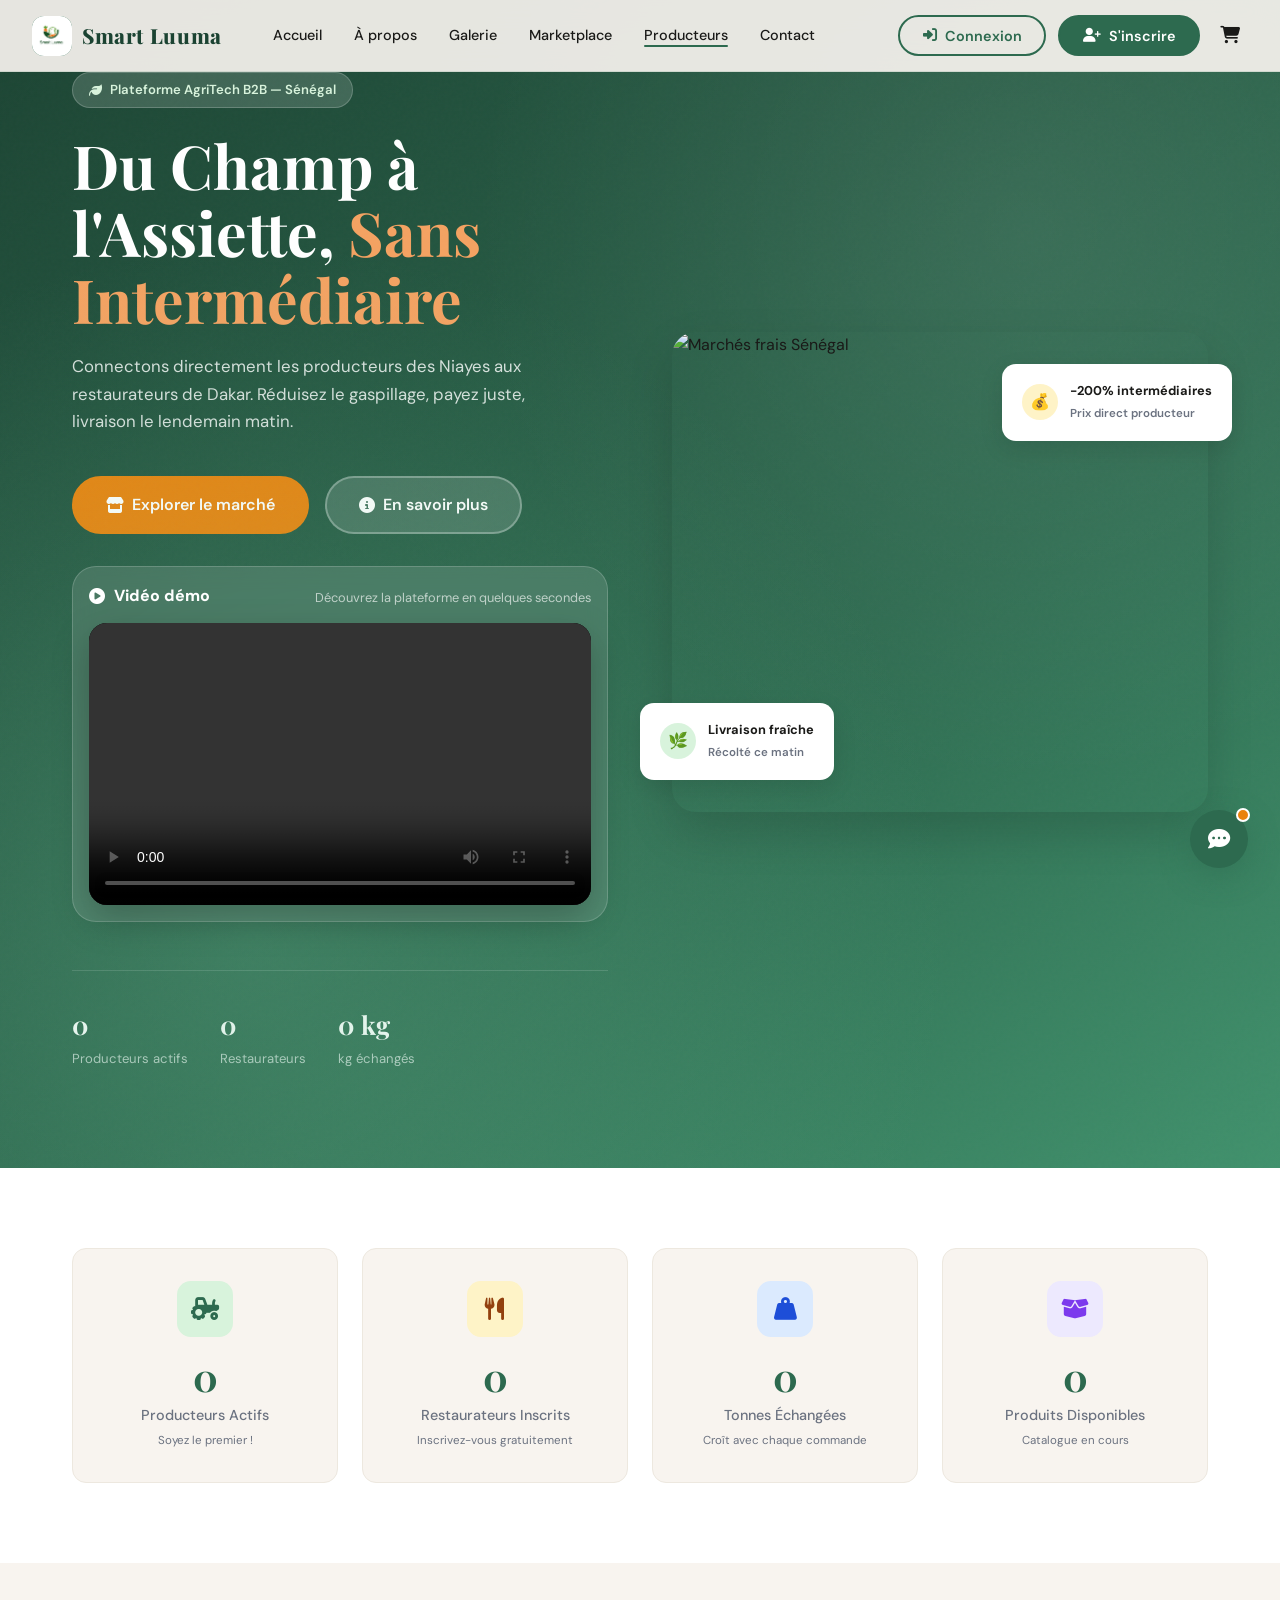
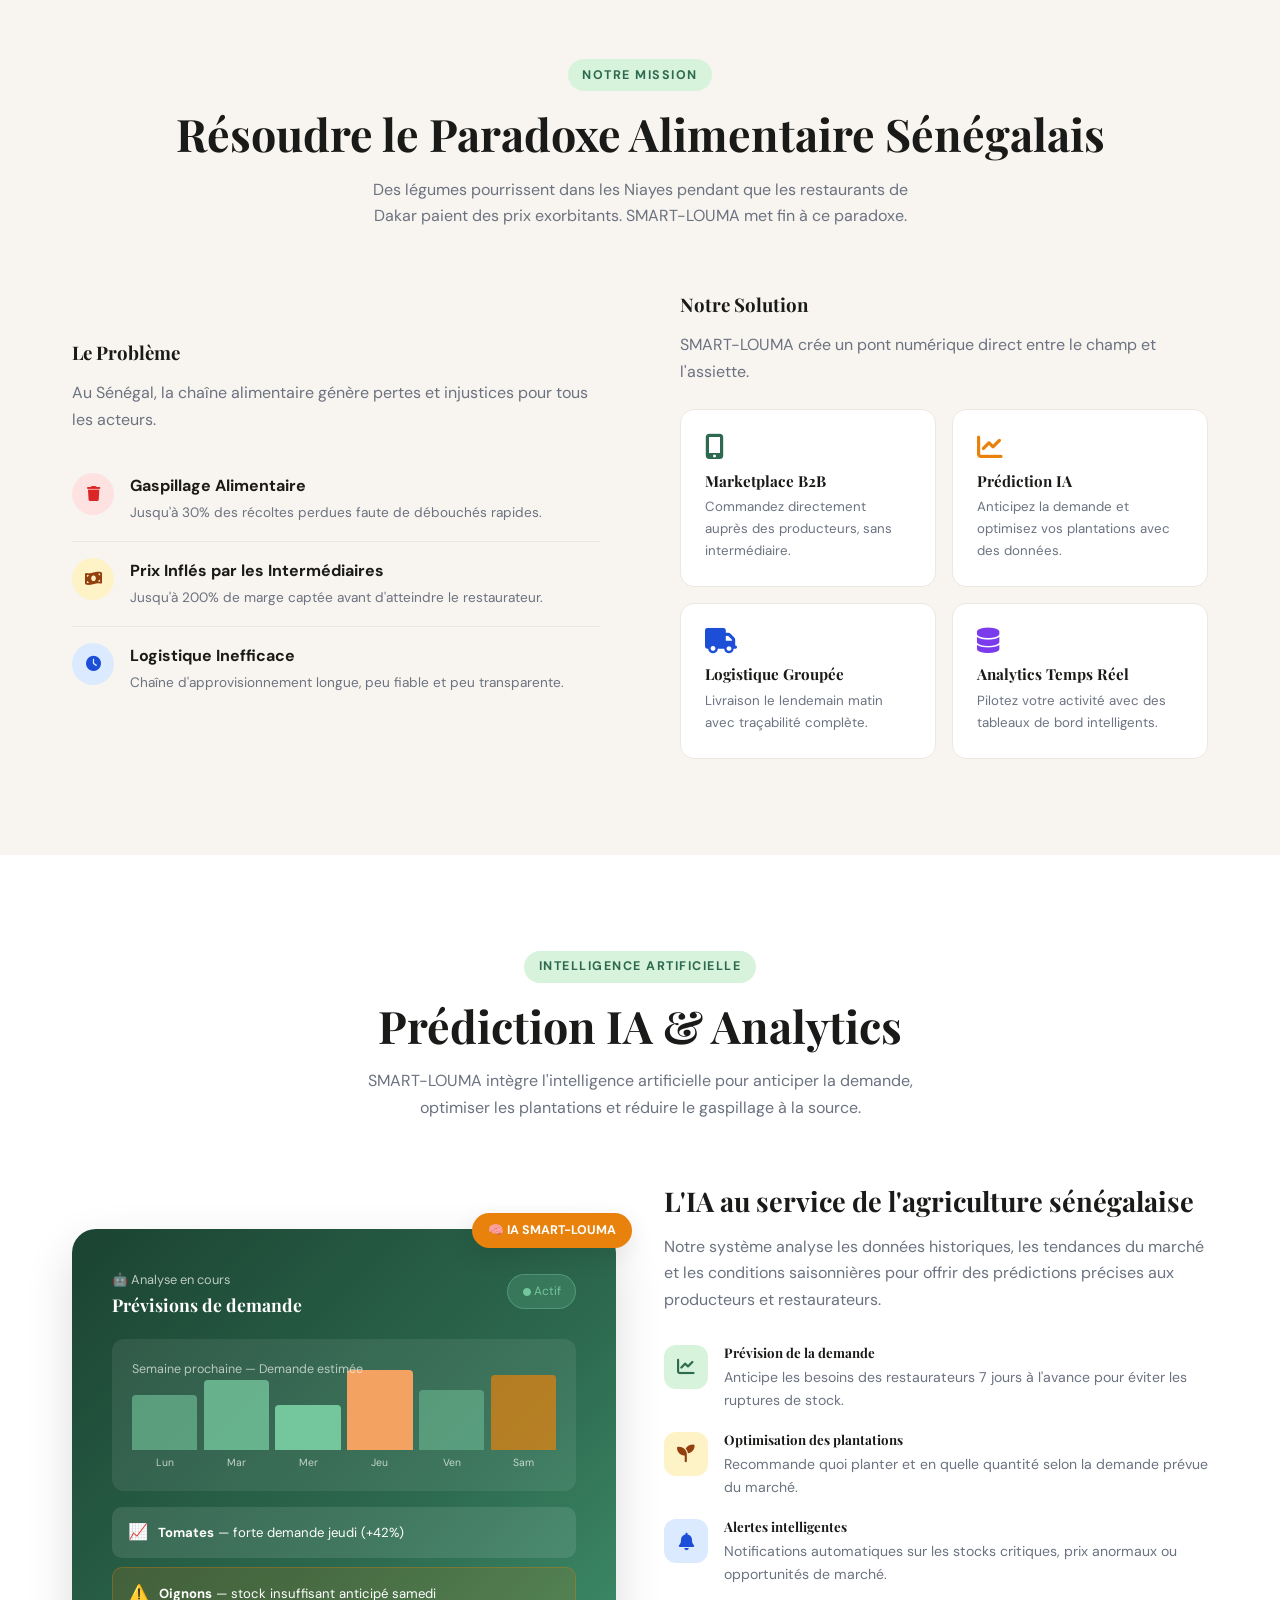
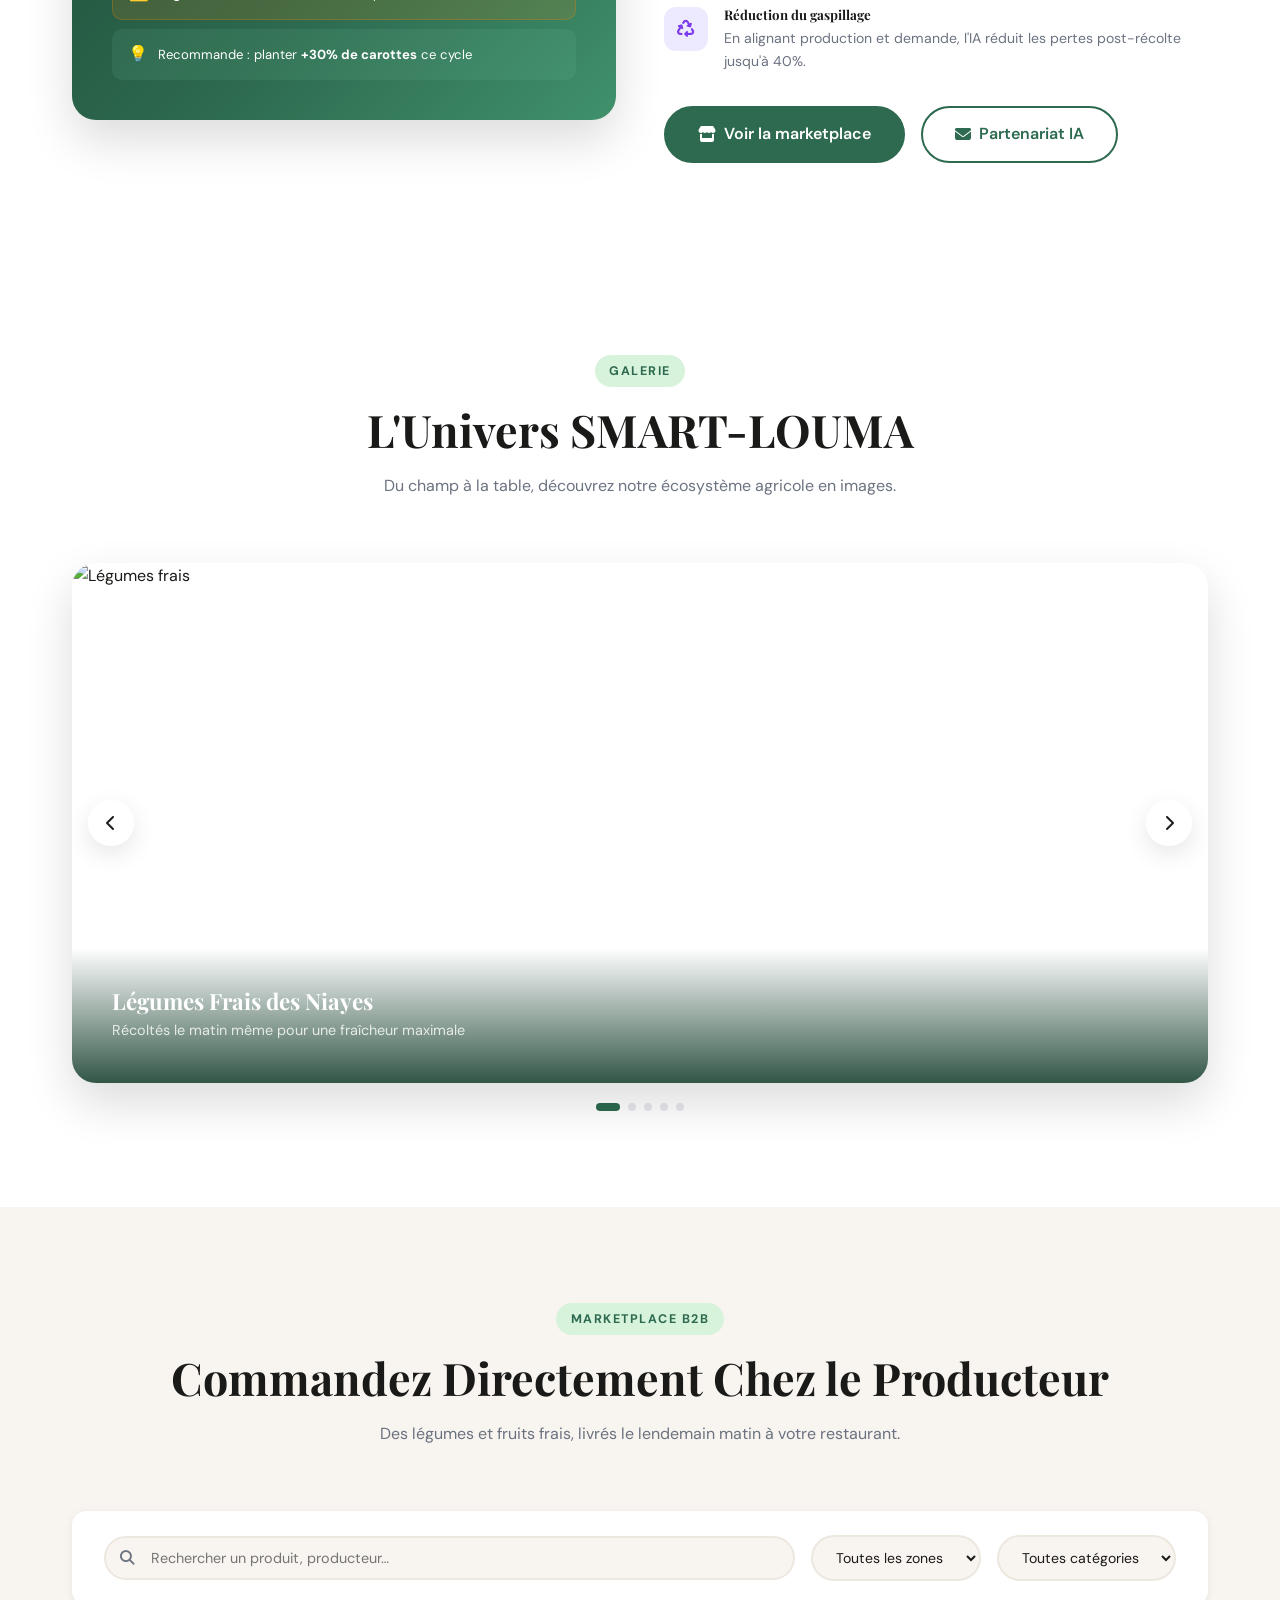
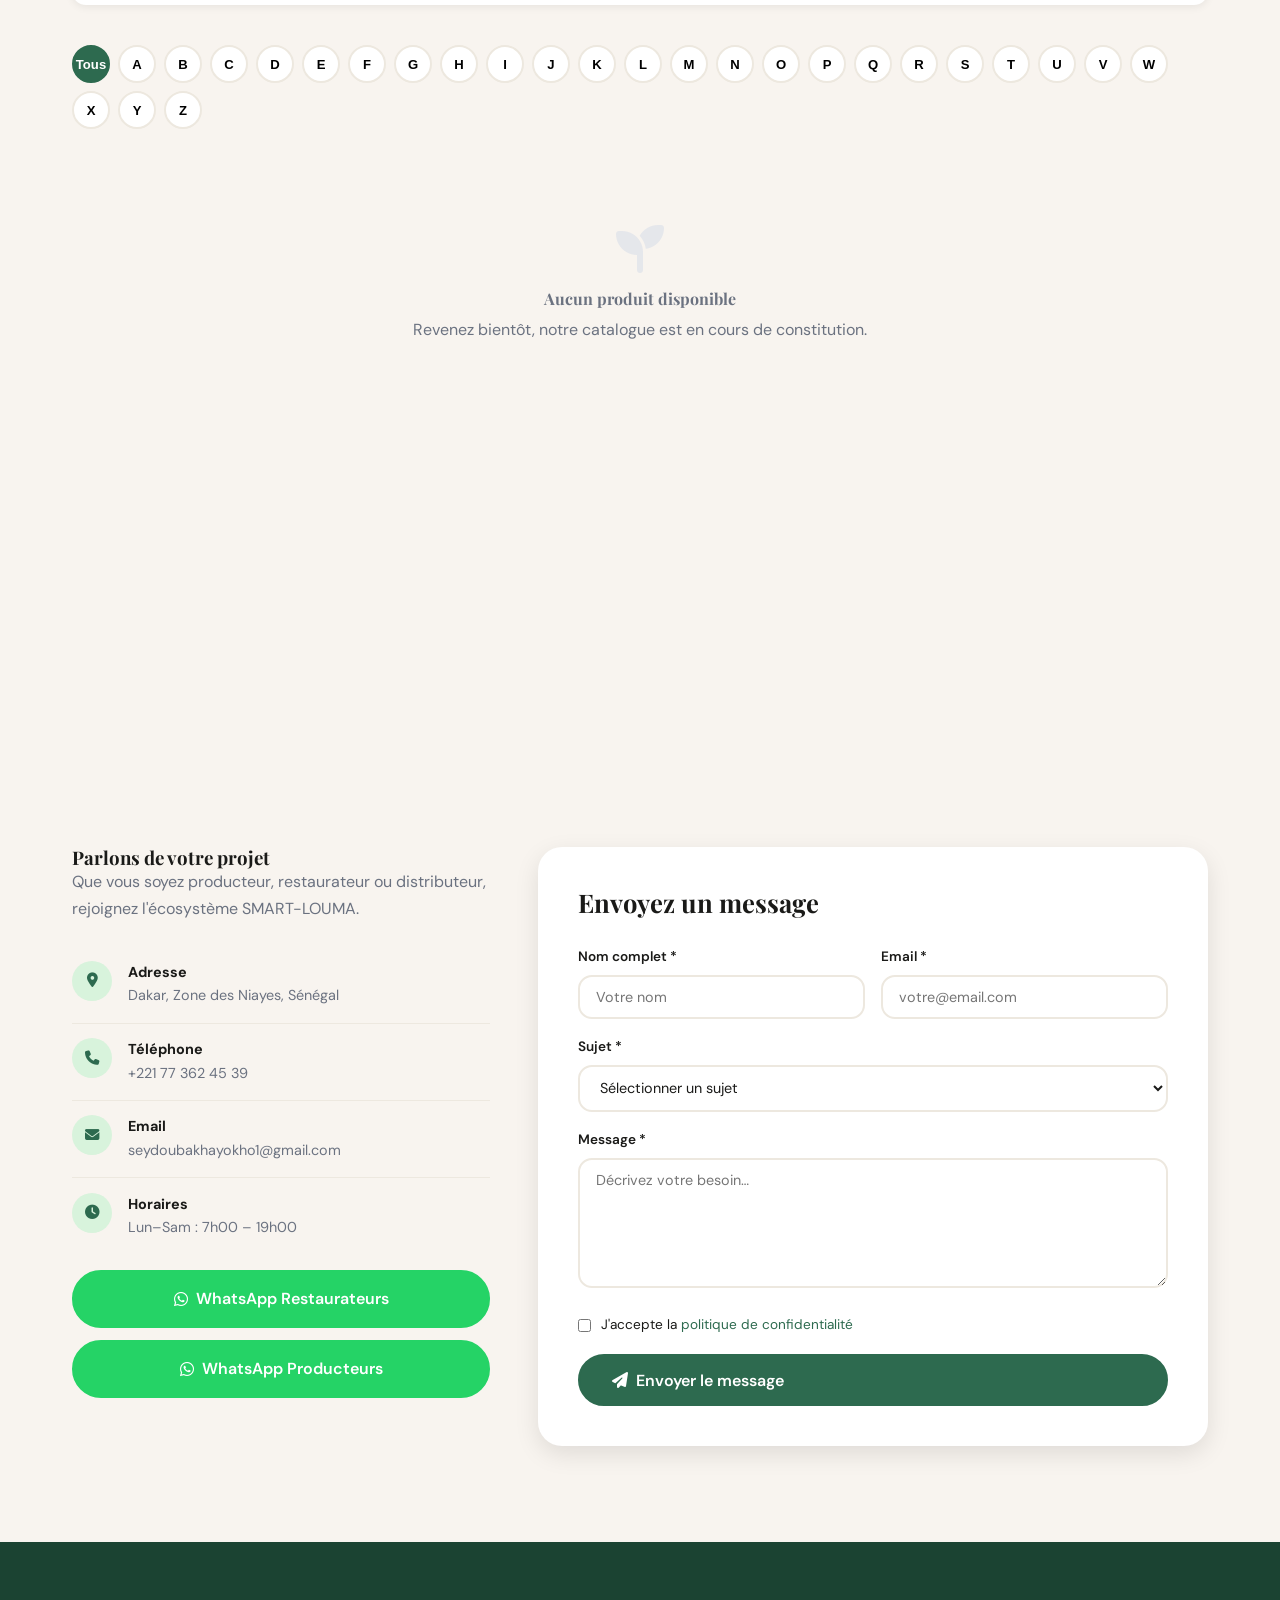
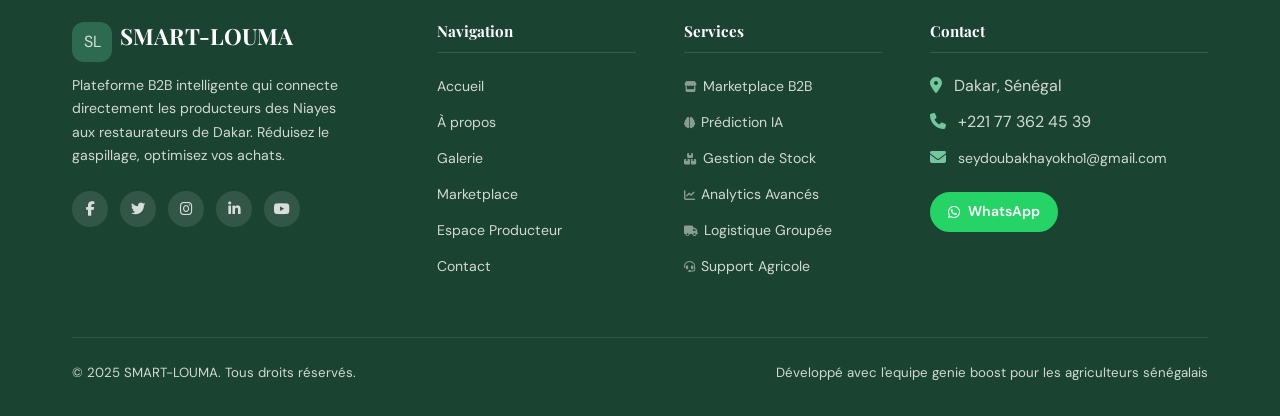
==== public/admin.html @ 90cdc5fb "Initial backend Laravel Smartlouma" ====
<!DOCTYPE html>
<html lang="fr">
<head>
  <meta charset="UTF-8">
  <meta name="viewport" content="width=device-width, initial-scale=1.0">
  <title>SMART-LOUMA — Administration</title>
  <link rel="preconnect" href="https://fonts.googleapis.com">
  <link href="https://fonts.googleapis.com/css2?family=Playfair+Display:wght@700;900&family=DM+Sans:wght@300;400;500;600;700&display=swap" rel="stylesheet">
  <link rel="stylesheet" href="https://cdnjs.cloudflare.com/ajax/libs/font-awesome/6.4.0/css/all.min.css">
  <script src="https://cdn.jsdelivr.net/npm/chart.js"></script>
  <script>
    // Si servi depuis Laravel (port 8000), rediriger vers le dashboard Blade
    if (window.location.port === '8000' && window.location.pathname.includes('admin')) {
      window.location.replace('/admin');
    }
  </script>
  <script src="db.js"></script>
  <style>
    :root {
      --green:#2D6A4F; --green-dark:#1B4332; --green-light:#74C69D; --green-pale:#D8F3DC;
      --amber:#E9820C; --cream:#F8F4EF; --dark:#1A1A18; --gray:#6B7280; --white:#fff;
      --red:#DC2626; --blue:#1D4ED8; --sidebar-w:260px;
      --shadow:0 4px 20px rgba(0,0,0,.08); --radius:12px; --transition:all .25s ease;
    }
    *,*::before,*::after{margin:0;padding:0;box-sizing:border-box}
    body{font-family:'DM Sans',sans-serif;background:#F0EDE8;color:var(--dark);display:flex;min-height:100vh}
    a{text-decoration:none;color:inherit}

    /* ── SIDEBAR ── */
    .sidebar{
      width:var(--sidebar-w);flex-shrink:0;
      background:var(--green-dark);color:#fff;
      display:flex;flex-direction:column;
      position:fixed;top:0;left:0;bottom:0;z-index:100;
      overflow-y:auto;
    }
    .sb-brand{
      padding:1.75rem 1.5rem 1.5rem;
      display:flex;align-items:center;gap:.75rem;
      border-bottom:1px solid rgba(255,255,255,.1);
    }
    .sb-badge{width:38px;height:38px;border-radius:10px;background:var(--green);display:flex;align-items:center;justify-content:center;font-weight:700;font-size:.9rem}
    .sb-brand h2{font-family:'Playfair Display',serif;font-size:1.2rem}
    .sb-brand small{font-size:.7rem;opacity:.6;display:block}

    .sb-section{padding:.75rem 1rem .25rem;font-size:.7rem;font-weight:700;letter-spacing:1.5px;text-transform:uppercase;opacity:.45;margin-top:.5rem}

    .sb-link{
      display:flex;align-items:center;gap:.75rem;
      padding:.7rem 1.5rem;font-size:.88rem;font-weight:500;
      transition:var(--transition);cursor:pointer;border:none;background:none;color:#fff;width:100%;text-align:left;
    }
    .sb-link i{width:18px;opacity:.7}
    .sb-link:hover{background:rgba(255,255,255,.08)}
    .sb-link.active{background:rgba(116,198,157,.2);color:var(--green-light)}
    .sb-link.active i{opacity:1}

    .sb-footer{margin-top:auto;padding:1.25rem 1.5rem;border-top:1px solid rgba(255,255,255,.1);font-size:.82rem;opacity:.7}

    /* ── MAIN ── */
    .main{margin-left:var(--sidebar-w);flex:1;display:flex;flex-direction:column;min-height:100vh}

    .topbar{
      background:var(--white);border-bottom:1px solid #E5E7EB;
      padding:1rem 2rem;display:flex;justify-content:space-between;align-items:center;
      position:sticky;top:0;z-index:50;
    }
    .topbar h1{font-size:1.25rem;font-family:'Playfair Display',serif}
    .topbar-actions{display:flex;gap:.75rem;align-items:center}

    .content{padding:2rem;flex:1}

    /* ── CARDS KPI ── */
    .kpi-grid{display:grid;grid-template-columns:repeat(4,1fr);gap:1.25rem;margin-bottom:2rem}
    .kpi{background:var(--white);border-radius:var(--radius);padding:1.5rem;box-shadow:var(--shadow);position:relative;overflow:hidden}
    .kpi::before{content:'';position:absolute;top:0;left:0;right:0;height:3px;background:var(--accent)}
    .kpi-top{display:flex;justify-content:space-between;align-items:flex-start;margin-bottom:.75rem}
    .kpi-icon{width:44px;height:44px;border-radius:10px;display:flex;align-items:center;justify-content:center;font-size:1.1rem}
    .kpi h3{font-size:1.9rem;font-family:'Playfair Display',serif}
    .kpi p{font-size:.82rem;color:var(--gray)}
    .kpi-trend{font-size:.75rem;font-weight:600;margin-top:.25rem}
    .trend-up{color:var(--green)}.trend-neutral{color:var(--gray)}

    /* ── TABLE ── */
    .card{background:var(--white);border-radius:var(--radius);box-shadow:var(--shadow);overflow:hidden;margin-bottom:1.5rem}
    .card-header{padding:1.25rem 1.5rem;border-bottom:1px solid #F3F4F6;display:flex;justify-content:space-between;align-items:center}
    .card-header h3{font-size:1rem;font-weight:700}
    .card-body{padding:1.5rem}

    table{width:100%;border-collapse:collapse}
    thead th{font-size:.78rem;font-weight:700;text-transform:uppercase;letter-spacing:.5px;color:var(--gray);padding:.75rem 1rem;border-bottom:2px solid #F3F4F6;text-align:left;white-space:nowrap}
    tbody td{padding:.85rem 1rem;border-bottom:1px solid #F9FAFB;font-size:.86rem;vertical-align:middle}
    tbody tr:hover td{background:#FAFAF9}
    tbody tr:last-child td{border-bottom:none}

    /* ── BADGES ── */
    .badge{display:inline-flex;align-items:center;gap:.3rem;padding:.3rem .75rem;border-radius:50px;font-size:.72rem;font-weight:700}
    .badge-green{background:var(--green-pale);color:var(--green)}
    .badge-amber{background:#FEF3C7;color:#92400E}
    .badge-red{background:#FEE2E2;color:var(--red)}
    .badge-blue{background:#DBEAFE;color:var(--blue)}
    .badge-gray{background:#F3F4F6;color:var(--gray)}

    /* ── BOUTONS ── */
    .btn{display:inline-flex;align-items:center;gap:.4rem;padding:.55rem 1.2rem;border-radius:50px;font-size:.84rem;font-weight:600;cursor:pointer;border:2px solid transparent;transition:var(--transition);font-family:'DM Sans',sans-serif}
    .btn-primary{background:var(--green);color:#fff;border-color:var(--green)}
    .btn-primary:hover{background:var(--green-dark)}
    .btn-danger{background:var(--red);color:#fff;border-color:var(--red)}
    .btn-danger:hover{background:#B91C1C}
    .btn-outline{color:var(--green);border-color:var(--green);background:transparent}
    .btn-outline:hover{background:var(--green);color:#fff}
    .btn-amber{background:var(--amber);color:#fff;border-color:var(--amber)}
    .btn-sm{padding:.35rem .85rem;font-size:.78rem}
    .btn-icon{background:none;border:none;cursor:pointer;padding:.35rem;border-radius:6px;color:var(--gray);transition:var(--transition)}
    .btn-icon:hover{background:#F3F4F6;color:var(--dark)}
    .btn-icon.red:hover{color:var(--red)}
    .btn-icon.green:hover{color:var(--green)}

    /* ── FORMULAIRE ── */
    .form-grid{display:grid;grid-template-columns:1fr 1fr;gap:1rem}
    .form-group{margin-bottom:1rem}
    .form-label{display:block;font-size:.83rem;font-weight:600;margin-bottom:.4rem}
    .form-control,.form-select,.form-textarea{width:100%;padding:.65rem 1rem;border:2px solid #E5E7EB;border-radius:10px;font-size:.88rem;font-family:'DM Sans',sans-serif;transition:var(--transition);outline:none;background:#fff}
    .form-control:focus,.form-select:focus,.form-textarea:focus{border-color:var(--green)}
    .form-textarea{resize:vertical;min-height:80px}
    .form-hint{font-size:.74rem;color:var(--gray);margin-top:.25rem}
    .form-row{grid-column:1/-1}

    /* ── SECTIONS / TABS ── */
    .section{display:none}.section.active{display:block}
    .tabs{display:flex;gap:.25rem;margin-bottom:1.5rem;background:var(--white);border-radius:10px;padding:.4rem;box-shadow:var(--shadow);width:fit-content}
    .tab{padding:.55rem 1.25rem;border-radius:8px;font-size:.85rem;font-weight:600;cursor:pointer;transition:var(--transition);border:none;background:transparent;font-family:'DM Sans',sans-serif;color:var(--gray)}
    .tab.active{background:var(--green);color:#fff}

    /* ── MODAL ── */
    .modal-ov{position:fixed;inset:0;z-index:1000;background:rgba(26,26,24,.6);backdrop-filter:blur(4px);display:flex;align-items:center;justify-content:center;padding:1rem;opacity:0;pointer-events:none;transition:opacity .3s}
    .modal-ov.open{opacity:1;pointer-events:all}
    .modal-box{background:#fff;border-radius:16px;width:100%;max-width:600px;max-height:90vh;overflow-y:auto;transform:translateY(20px);transition:transform .3s;box-shadow:0 20px 60px rgba(0,0,0,.2)}
    .modal-ov.open .modal-box{transform:none}
    .modal-head{padding:1.5rem;border-bottom:1px solid #F3F4F6;display:flex;justify-content:space-between;align-items:center}
    .modal-head h3{font-size:1.1rem}
    .modal-body{padding:1.5rem}
    .modal-close{background:none;border:none;font-size:1.1rem;cursor:pointer;color:var(--gray);padding:.3rem;border-radius:6px;transition:var(--transition)}
    .modal-close:hover{background:#F3F4F6;color:var(--dark)}

    /* ── TOAST ── */
    .toast-wrap{position:fixed;top:1.5rem;right:1.5rem;z-index:9000;display:flex;flex-direction:column;gap:.5rem}
    .toast{background:#fff;border-radius:10px;box-shadow:0 8px 30px rgba(0,0,0,.12);padding:.9rem 1.25rem;display:flex;align-items:center;gap:.75rem;min-width:260px;transform:translateX(120%);transition:transform .4s;border-left:4px solid var(--green)}
    .toast.show{transform:translateX(0)}
    .toast.error{border-left-color:var(--red)}
    .toast.warning{border-left-color:var(--amber)}
    .toast-title{font-weight:700;font-size:.86rem}
    .toast-msg{font-size:.78rem;color:var(--gray)}

    /* ── PHOTO PREVIEW ── */
    .img-preview{width:100%;height:140px;object-fit:cover;border-radius:10px;margin-top:.5rem;display:none}
    .img-preview.show{display:block}

    /* ── PRODUCT IMAGE THUMB ── */
    .prod-img{width:44px;height:44px;border-radius:8px;object-fit:cover}

    /* ── AVAILABILITY TOGGLE ── */
    .toggle-wrap{display:flex;align-items:center;gap:.5rem;cursor:pointer}
    .toggle{width:38px;height:20px;border-radius:10px;position:relative;transition:var(--transition);flex-shrink:0}
    .toggle.on{background:var(--green)}.toggle.off{background:#D1D5DB}
    .toggle::after{content:'';position:absolute;width:16px;height:16px;background:#fff;border-radius:50%;top:2px;transition:var(--transition)}
    .toggle.on::after{left:20px}.toggle.off::after{left:2px}
    .toggle-label{font-size:.82rem;font-weight:600}

    /* ── CHART ── */
    .chart-container{position:relative;height:280px}

    /* ── SEARCH BAR ── */
    .search-bar{position:relative;width:260px}
    .search-bar input{width:100%;padding:.55rem 1rem .55rem 2.4rem;border:2px solid #E5E7EB;border-radius:50px;font-size:.86rem;font-family:'DM Sans',sans-serif;outline:none;transition:var(--transition)}
    .search-bar input:focus{border-color:var(--green)}
    .search-bar i{position:absolute;left:.85rem;top:50%;transform:translateY(-50%);color:var(--gray);font-size:.82rem}

    /* ── EMPTY STATE ── */
    .empty{text-align:center;padding:3rem;color:var(--gray)}
    .empty i{font-size:2.5rem;color:#D1D5DB;display:block;margin-bottom:.75rem}

    /* ── RESPONSIVE ── */
    @media(max-width:1100px){
      .kpi-grid{grid-template-columns:repeat(2,1fr)}
      .form-grid{grid-template-columns:1fr}
      .card-body table{display:block;overflow-x:auto;-webkit-overflow-scrolling:touch}
    }
    @media(max-width:768px){
      #sidebarToggle{display:inline-flex!important}
      .sidebar{transform:translateX(-100%);transition:transform .3s;width:280px}
      .sidebar.open{transform:none;box-shadow:4px 0 24px rgba(0,0,0,.15)}
      #sidebarOverlay.open{display:block!important;opacity:1}
      .main{margin-left:0}
      .kpi-grid{grid-template-columns:1fr}
      .card-body table{font-size:.8rem}
      .card-body th,.card-body td{padding:.5rem .6rem}
      .topbar{flex-wrap:wrap;padding:1rem}
      .topbar h1{font-size:1rem}
      .content{padding:1rem}
      .content > div[style*="grid"]{grid-template-columns:1fr 1fr}
      .modal-box{max-width:calc(100vw - 2rem);margin:1rem}
      .tabs{flex-wrap:wrap}
      .search-bar{width:100%}
    }
    @media(max-width:480px){
      .content > div[style*="grid"]{grid-template-columns:1fr}
      .card-header{flex-direction:column;align-items:flex-start;gap:.5rem}
      .btn{font-size:.8rem;padding:.45rem 1rem}
    }
  </style>
</head>
<body>

<!-- ── SIDEBAR ─────────────────────────────────────────── -->
<aside class="sidebar" id="sidebar">
  <div class="sb-brand">
    <div class="sb-badge">SL</div>
    <div>
      <h2>SMART-LOUMA</h2>
      <small>Espace Administration</small>
    </div>
  </div>

  <div class="sb-section">Tableau de bord</div>
  <button class="sb-link active" data-section="dashboard"><i class="fas fa-tachometer-alt"></i> Vue d'ensemble</button>

  <div class="sb-section">Gestion</div>
  <button class="sb-link" data-section="products"><i class="fas fa-box"></i> Produits</button>
  <button class="sb-link" data-section="users"><i class="fas fa-users"></i> Utilisateurs</button>
  <button class="sb-link" data-section="orders"><i class="fas fa-shopping-bag"></i> Commandes</button>
  <button class="sb-link" data-section="producers"><i class="fas fa-tractor"></i> Producteurs <span id="pendingBadge" style="display:none;background:var(--amber);color:#fff;font-size:.68rem;font-weight:700;padding:.15rem .5rem;border-radius:50px;margin-left:auto"></span></button>

  <div class="sb-section">Statistiques</div>
  <button class="sb-link" data-section="stats"><i class="fas fa-chart-line"></i> Analyses</button>

  <div class="sb-section">Système</div>
  <button class="sb-link" data-section="settings"><i class="fas fa-cog"></i> Paramètres</button>
  <a href="index.html" class="sb-link"><i class="fas fa-globe"></i> Voir le site</a>

  <div class="sb-footer">
    <div style="font-weight:600;color:#fff;margin-bottom:.25rem" id="adminName">Admin</div>
    <div style="font-size:.75rem;opacity:.6" id="adminEmail">—</div>
    <button onclick="adminLogout()" style="margin-top:.75rem;background:rgba(255,255,255,.1);border:none;color:#fff;padding:.45rem 1rem;border-radius:6px;cursor:pointer;font-size:.8rem;width:100%;text-align:left">
      <i class="fas fa-sign-out-alt"></i> Déconnexion
    </button>
  </div>
</aside>

<!-- ── Overlay mobile (fermer sidebar au clic) ── -->
<div id="sidebarOverlay" style="display:none;position:fixed;inset:0;background:rgba(0,0,0,.4);z-index:99;opacity:0;transition:opacity .3s" onclick="toggleSidebar()"></div>

<!-- ── MAIN ─────────────────────────────────────────────── -->
<main class="main">
  <div class="topbar">
    <button class="btn-icon" id="sidebarToggle" onclick="toggleSidebar()" style="display:none;margin-right:.5rem" aria-label="Menu">
      <i class="fas fa-bars"></i>
    </button>
    <h1 id="pageTitle">Vue d'ensemble</h1>
    <div class="topbar-actions">
      <span id="topbarDate" style="font-size:.84rem;color:var(--gray)"></span>
      <button class="btn btn-primary btn-sm" onclick="showAddProductModal()">
        <i class="fas fa-plus"></i> Ajouter produit
      </button>
    </div>
  </div>

  <div class="content">

    <!-- ===== DASHBOARD ===== -->
    <div class="section active" id="sec-dashboard">
      <div class="kpi-grid" id="kpiGrid"><!-- injecté JS --></div>

      <div style="display:grid;grid-template-columns:1.6fr 1fr;gap:1.5rem;margin-bottom:1.5rem">
        <div class="card">
          <div class="card-header">
            <h3><i class="fas fa-chart-bar" style="color:var(--green);margin-right:.4rem"></i>Évolution des ventes (6 mois)</h3>
          </div>
          <div class="card-body">
            <div class="chart-container"><canvas id="revenueChart"></canvas></div>
            <p style="text-align:center;color:var(--gray);font-size:.8rem;margin-top:.75rem">
              <i class="fas fa-info-circle"></i> Les statistiques évoluent automatiquement avec les commandes
            </p>
          </div>
        </div>
        <div class="card">
          <div class="card-header"><h3><i class="fas fa-layer-group" style="color:var(--amber);margin-right:.4rem"></i>Répartition par catégorie</h3></div>
          <div class="card-body"><div class="chart-container"><canvas id="catChart"></canvas></div></div>
        </div>
      </div>

      <!-- Dernières activités -->
      <div class="card">
        <div class="card-header"><h3><i class="fas fa-history" style="color:var(--blue);margin-right:.4rem"></i>Dernières activités</h3></div>
        <div class="card-body" id="recentActivity"><!-- injecté --></div>
      </div>
    </div>

    <!-- ===== PRODUITS ===== -->
    <div class="section" id="sec-products">
      <div style="display:flex;justify-content:space-between;align-items:center;margin-bottom:1.25rem;flex-wrap:wrap;gap:.75rem">
        <div class="search-bar"><i class="fas fa-search"></i><input type="text" id="prodSearch" placeholder="Rechercher un produit…" oninput="renderProductsTable()"></div>
        <div style="display:flex;gap:.5rem">
          <select id="prodCatFilter" class="form-select" style="width:auto;padding:.55rem 1rem;border-radius:50px;font-size:.84rem" onchange="renderProductsTable()">
            <option value="">Toutes catégories</option>
            <option>Légumes</option><option>Fruits</option><option>Tubercules</option><option>Herbes</option>
          </select>
          <button class="btn btn-primary" onclick="showAddProductModal()"><i class="fas fa-plus"></i> Ajouter</button>
        </div>
      </div>
      <div class="card">
        <table>
          <thead><tr><th>Photo</th><th>Produit</th><th>Catégorie</th><th>Stock</th><th>Prix/kg</th><th>Zone</th><th>Producteur</th><th>Disponible</th><th>Actions</th></tr></thead>
          <tbody id="productsTableBody"><!-- injecté --></tbody>
        </table>
      </div>
    </div>

    <!-- ===== UTILISATEURS ===== -->
    <div class="section" id="sec-users">
      <div style="display:flex;justify-content:space-between;align-items:center;margin-bottom:1.25rem;flex-wrap:wrap;gap:.75rem">
        <div class="tabs">
          <button class="tab active" data-utab="all">Tous</button>
          <button class="tab" data-utab="consumer">Restaurateurs</button>
          <button class="tab" data-utab="producer">Producteurs</button>
        </div>
        <div class="search-bar"><i class="fas fa-search"></i><input type="text" id="userSearch" placeholder="Rechercher…" oninput="renderUsersTable()"></div>
      </div>
      <div class="card">
        <table>
          <thead><tr><th>Nom</th><th>Email</th><th>Rôle</th><th>Statut</th><th>Zone</th><th>Inscrit le</th><th>Actions</th></tr></thead>
          <tbody id="usersTableBody"><!-- injecté --></tbody>
        </table>
      </div>
    </div>

    <!-- ===== COMMANDES ===== -->
    <div class="section" id="sec-orders">
      <div style="margin-bottom:1.25rem;display:flex;gap:.5rem;flex-wrap:wrap">
        <select id="orderStatusFilter" class="form-select" style="width:auto;padding:.55rem 1rem;border-radius:50px;font-size:.84rem" onchange="renderOrdersTable()">
          <option value="">Tous les statuts</option>
          <option value="pending">En attente</option>
          <option value="confirmed">Confirmées</option>
          <option value="delivered">Livrées</option>
          <option value="cancelled">Annulées</option>
        </select>
      </div>
      <div class="card">
        <table>
          <thead><tr><th>ID Commande</th><th>Client</th><th>Articles</th><th>Total</th><th>Statut</th><th>Date</th><th>Actions</th></tr></thead>
          <tbody id="ordersTableBody"><!-- injecté --></tbody>
        </table>
      </div>
    </div>

    <!-- ===== PRODUCTEURS (approbation) ===== -->
    <div class="section" id="sec-producers">
      <div class="tabs" id="producerTabs">
        <button class="tab active" data-ptab="pending">En attente <span id="pendingCount" style="margin-left:.25rem"></span></button>
        <button class="tab" data-ptab="active">Actifs</button>
        <button class="tab" data-ptab="suspended">Suspendus</button>
      </div>
      <div class="card">
        <table>
          <thead><tr><th>Nom</th><th>Email</th><th>Entreprise</th><th>Zone</th><th>Produits</th><th>Inscrit le</th><th>Actions</th></tr></thead>
          <tbody id="producersTableBody"><!-- injecté --></tbody>
        </table>
      </div>
    </div>

    <!-- ===== STATS ===== -->
    <div class="section" id="sec-stats">
      <div style="display:grid;grid-template-columns:1fr 1fr;gap:1.5rem">
        <div class="card">
          <div class="card-header"><h3>Revenus mensuels (FCFA)</h3></div>
          <div class="card-body"><div class="chart-container"><canvas id="statsRevChart"></canvas></div></div>
        </div>
        <div class="card">
          <div class="card-header"><h3>Commandes par mois</h3></div>
          <div class="card-body"><div class="chart-container"><canvas id="statsOrdChart"></canvas></div></div>
        </div>
        <div class="card">
          <div class="card-header"><h3>Quantités vendues (kg)</h3></div>
          <div class="card-body"><div class="chart-container"><canvas id="statsQtyChart"></canvas></div></div>
        </div>
        <div class="card">
          <div class="card-header"><h3>Top Produits par ventes</h3></div>
          <div class="card-body" id="topProducts"><!-- injecté --></div>
        </div>
      </div>
    </div>

    <!-- ===== PARAMÈTRES ===== -->
    <div class="section" id="sec-settings">
      <div style="display:grid;grid-template-columns:1fr 1fr;gap:1.5rem">
        <div class="card">
          <div class="card-header"><h3><i class="fas fa-user-shield" style="color:var(--green);margin-right:.4rem"></i>Compte Administrateur</h3></div>
          <div class="card-body">
            <div class="form-group"><label class="form-label">Nom</label><input class="form-control" id="settingName" value="Seydou Bakhay Okho" readonly></div>
            <div class="form-group"><label class="form-label">Email</label><input class="form-control" id="settingEmail" value="seydoubakhayokho1@gmail.com" readonly></div>
            <div class="form-group"><label class="form-label">Rôle</label><input class="form-control" value="Administrateur Principal" readonly></div>
            <p style="font-size:.8rem;color:var(--gray)"><i class="fas fa-lock"></i> Les identifiants admin sont sécurisés dans le code source.</p>
          </div>
        </div>
        <div class="card">
          <div class="card-header"><h3><i class="fas fa-cogs" style="color:var(--amber);margin-right:.4rem"></i>Paramètres Plateforme</h3></div>
          <div class="card-body">
            <div class="form-group">
              <label class="form-label">Seuil livraison gratuite (FCFA)</label>
              <input class="form-control" id="freeDelivery" type="number" value="20000">
            </div>
            <div class="form-group">
              <label class="form-label">Frais de livraison standard (FCFA)</label>
              <input class="form-control" id="deliveryFee" type="number" value="5000">
            </div>
            <div class="form-group">
              <label class="form-label">Quantité max par produit (kg)</label>
              <input class="form-control" id="maxQty" type="number" value="50">
            </div>
            <button class="btn btn-primary" onclick="saveSettings()"><i class="fas fa-save"></i> Enregistrer</button>
          </div>
        </div>
        <div class="card" style="grid-column:1/-1">
          <div class="card-header"><h3><i class="fas fa-database" style="color:var(--red);margin-right:.4rem"></i>Gestion des données</h3></div>
          <div class="card-body" style="display:flex;gap:1rem;flex-wrap:wrap">
            <button class="btn btn-outline" onclick="exportData()"><i class="fas fa-download"></i> Exporter les données (JSON)</button>
            <button class="btn" style="background:#FEE2E2;color:var(--red);border:none" onclick="clearAllOrders()"><i class="fas fa-trash"></i> Effacer toutes les commandes</button>
            <button class="btn" style="background:#FEE2E2;color:var(--red);border:none" onclick="resetToDefault()"><i class="fas fa-redo"></i> Réinitialiser complètement</button>
          </div>
        </div>
      </div>
    </div>

  </div><!-- /content -->
</main>

<!-- ── MODAL PRODUIT ──────────────────────────────────────── -->
<div class="modal-ov" id="productModal">
  <div class="modal-box">
    <div class="modal-head">
      <h3 id="productModalTitle">Ajouter un produit</h3>
      <button class="modal-close" onclick="closeProductModal()"><i class="fas fa-times"></i></button>
    </div>
    <div class="modal-body">
      <form id="productForm">
        <input type="hidden" id="editProductId">
        <div class="form-grid">
          <div class="form-group">
            <label class="form-label">Nom du produit *</label>
            <input class="form-control" id="pName" placeholder="Ex: Carottes" required>
          </div>
          <div class="form-group">
            <label class="form-label">Catégorie *</label>
            <select class="form-select" id="pCategory" required>
              <option value="">Choisir…</option>
              <option>Légumes</option><option>Fruits</option><option>Tubercules</option><option>Herbes</option><option>Épices</option>
            </select>
          </div>
          <div class="form-group">
            <label class="form-label">Quantité (kg, max 50) *</label>
            <input class="form-control" id="pQty" type="number" min="1" max="50" required>
          </div>
          <div class="form-group">
            <label class="form-label">Prix / kg (FCFA) *</label>
            <input class="form-control" id="pPrice" type="number" min="100" required>
          </div>
          <div class="form-group">
            <label class="form-label">Zone *</label>
            <select class="form-select" id="pZone" required>
              <option value="Niayes">Zone des Niayes</option>
              <option value="Dakar">Dakar</option><option value="Thiès">Thiès</option>
              <option value="Saint-Louis">Saint-Louis</option><option value="Kaolack">Kaolack</option>
            </select>
          </div>
          <div class="form-group">
            <label class="form-label">Date de récolte *</label>
            <input class="form-control" id="pHarvest" type="date" required>
          </div>
          <div class="form-group form-row">
            <label class="form-label">Description</label>
            <textarea class="form-textarea" id="pDesc" placeholder="Décrivez votre produit…"></textarea>
          </div>
          <div class="form-group">
            <label class="form-label">Photo (URL ou upload)</label>
            <input class="form-control" id="pImageUrl" placeholder="https://… ou laisser vide (auto)">
            <p class="form-hint">Laisser vide pour une photo automatique selon le nom</p>
          </div>
          <div class="form-group">
            <label class="form-label">Ou uploader une photo</label>
            <input type="file" class="form-control" id="pImageFile" accept="image/*" onchange="previewImage(this)">
            <img id="imgPreview" class="img-preview" src="" alt="aperçu">
          </div>
          <div class="form-group form-row">
            <label class="toggle-wrap" id="availabilityToggle" onclick="toggleAvailability()">
              <div class="toggle on" id="availToggle"></div>
              <span class="toggle-label" id="availLabel">Disponible dans la marketplace</span>
            </label>
            <p class="form-hint">Seuls les produits disponibles s'affichent pour les acheteurs</p>
          </div>
          <div class="form-group form-row" id="producerPickWrap">
            <label class="form-label">Attribuer à un producteur</label>
            <select class="form-select" id="pProducer">
              <option value="admin">Produit Admin</option>
            </select>
          </div>
        </div>
        <div style="display:flex;gap:.75rem;margin-top:.5rem">
          <button type="submit" class="btn btn-primary"><i class="fas fa-save"></i> Enregistrer</button>
          <button type="button" class="btn btn-outline" onclick="closeProductModal()">Annuler</button>
        </div>
      </form>
    </div>
  </div>
</div>

<!-- ── TOAST ─────────────────────────────────────────────── -->
<div class="toast-wrap" id="toastWrap"></div>

<script>
// ═══════════════════════════════════════════════════════════════
//  INIT
// ═══════════════════════════════════════════════════════════════
Auth.init();

// Vérifier accès admin
if (!Auth.isAdmin()) {
  window.location.href = 'index.html';
}

// Remplir infos admin dans sidebar
document.getElementById('adminName').textContent  = Auth.currentUser?.name || 'Admin';
document.getElementById('adminEmail').textContent = Auth.currentUser?.email || '';
document.getElementById('topbarDate').textContent = new Date().toLocaleDateString('fr-FR', { weekday:'long', year:'numeric', month:'long', day:'numeric' });

// Toggle sidebar mobile
function toggleSidebar() {
  const sb = document.getElementById('sidebar');
  const ov = document.getElementById('sidebarOverlay');
  sb?.classList.toggle('open');
  ov?.classList.toggle('open');
  document.body.style.overflow = sb?.classList.contains('open') ? 'hidden' : '';
}
document.querySelectorAll('.sb-link').forEach(el => el.addEventListener('click', () => { if (window.innerWidth <= 768) toggleSidebar(); }));

// ═══════════════════════════════════════════════════════════════
//  NAVIGATION
// ═══════════════════════════════════════════════════════════════
const sectionTitles = {
  dashboard:'Vue d\'ensemble', products:'Produits', users:'Utilisateurs',
  orders:'Commandes', producers:'Producteurs', stats:'Statistiques', settings:'Paramètres'
};

document.querySelectorAll('.sb-link[data-section]').forEach(btn => {
  btn.addEventListener('click', () => {
    document.querySelectorAll('.sb-link').forEach(b => b.classList.remove('active'));
    document.querySelectorAll('.section').forEach(s => s.classList.remove('active'));
    btn.classList.add('active');
    const sec = btn.dataset.section;
    document.getElementById('sec-' + sec)?.classList.add('active');
    document.getElementById('pageTitle').textContent = sectionTitles[sec];
    refreshSection(sec);
  });
});

// Tabs users
let activeUserTab = 'all';
document.querySelectorAll('[data-utab]').forEach(t => {
  t.addEventListener('click', () => {
    document.querySelectorAll('[data-utab]').forEach(x => x.classList.remove('active'));
    t.classList.add('active');
    activeUserTab = t.dataset.utab;
    renderUsersTable();
  });
});

// Tabs producers
let activeProducerTab = 'pending';
document.querySelectorAll('[data-ptab]').forEach(t => {
  t.addEventListener('click', () => {
    document.querySelectorAll('[data-ptab]').forEach(x => x.classList.remove('active'));
    t.classList.add('active');
    activeProducerTab = t.dataset.ptab;
    renderProducersTable();
  });
});

function refreshSection(sec) {
  if (sec === 'dashboard')  { renderDashboard(); }
  if (sec === 'products')   { renderProductsTable(); }
  if (sec === 'users')      { renderUsersTable(); }
  if (sec === 'orders')     { renderOrdersTable(); }
  if (sec === 'producers')  { renderProducersTable(); }
  if (sec === 'stats')      { renderStatsCharts(); }
}

// ═══════════════════════════════════════════════════════════════
//  TOAST
// ═══════════════════════════════════════════════════════════════
function toast(title, msg, type = 'success') {
  const el = document.createElement('div');
  el.className = `toast ${type}`;
  el.innerHTML = `<div><div class="toast-title">${title}</div><div class="toast-msg">${msg}</div></div>`;
  document.getElementById('toastWrap').appendChild(el);
  requestAnimationFrame(() => el.classList.add('show'));
  setTimeout(() => { el.classList.remove('show'); setTimeout(() => el.remove(), 400); }, 3500);
}

// ═══════════════════════════════════════════════════════════════
//  DASHBOARD
// ═══════════════════════════════════════════════════════════════
let revenueChartInst, catChartInst;

function renderDashboard() {
  const stats = DB.getStats();

  const kpiConf = [
    { label:'Produits disponibles', val:stats.availableProducts, total:'/ '+stats.totalProducts+' total', icon:'fas fa-box', color:'#2D6A4F', bg:'#D8F3DC', accent:'#2D6A4F', trend:'trend-neutral', trendTxt:'Aucune vente encore' },
    { label:'Producteurs actifs',   val:stats.totalProducers,  total:stats.pendingProducers+' en attente', icon:'fas fa-tractor', color:'#92400E', bg:'#FEF3C7', accent:'#E9820C', trend:'trend-neutral', trendTxt:'Nouveau marché' },
    { label:'Commandes totales',    val:stats.totalOrders,   total:'commandes', icon:'fas fa-shopping-bag', color:'#1D4ED8', bg:'#DBEAFE', accent:'#1D4ED8', trend:'trend-neutral', trendTxt:'Démarrage' },
    { label:'Chiffre d\'affaires',  val:fmt(stats.totalRevenue)+' F', total:'', icon:'fas fa-coins', color:'#7C3AED', bg:'#EDE9FE', accent:'#7C3AED', trend:'trend-neutral', trendTxt:'0 FCFA à ce jour' },
  ];

  document.getElementById('kpiGrid').innerHTML = kpiConf.map(k => `
    <div class="kpi" style="--accent:${k.accent}">
      <div class="kpi-top">
        <div>
          <p style="font-size:.8rem;color:var(--gray);margin-bottom:.3rem">${k.label}</p>
          <h3>${k.val}</h3>
          <p style="font-size:.75rem;color:var(--gray)">${k.total}</p>
        </div>
        <div class="kpi-icon" style="background:${k.bg};color:${k.color}"><i class="${k.icon}"></i></div>
      </div>
      <div class="kpi-trend ${k.trend}">${k.trendTxt}</div>
    </div>`).join('');

  // Graphique revenus
  const labels = stats.monthlySales.map(m => m.label);
  const revenues = stats.monthlySales.map(m => m.revenue);
  const ordersArr = stats.monthlySales.map(m => m.orders);

  if (revenueChartInst) revenueChartInst.destroy();
  revenueChartInst = new Chart(document.getElementById('revenueChart'), {
    type: 'line',
    data: {
      labels,
      datasets: [{
        label: 'Revenus (FCFA)',
        data: revenues,
        borderColor: '#2D6A4F', backgroundColor: 'rgba(45,106,79,.08)',
        borderWidth: 2.5, pointBackgroundColor: '#2D6A4F', pointRadius: 5, fill: true, tension: .4
      }, {
        label: 'Commandes',
        data: ordersArr,
        borderColor: '#E9820C', backgroundColor: 'rgba(233,130,12,.06)',
        borderWidth: 2, pointBackgroundColor: '#E9820C', pointRadius: 4, fill: true, tension: .4, yAxisID: 'y1'
      }]
    },
    options: {
      responsive: true, maintainAspectRatio: false,
      plugins: { legend: { position: 'bottom' } },
      scales: {
        y:  { grid: { color: '#F3F4F6' }, ticks: { font: { family: 'DM Sans' } } },
        y1: { position: 'right', grid: { display: false }, ticks: { font: { family: 'DM Sans' } } },
        x:  { grid: { display: false }, ticks: { font: { family: 'DM Sans' } } }
      }
    }
  });

  // Graphique catégories
  const products = DB.getProducts();
  const cats = {};
  products.forEach(p => { cats[p.category] = (cats[p.category] || 0) + 1; });
  const catColors = ['#2D6A4F','#E9820C','#1D4ED8','#7C3AED','#DC2626','#059669'];

  if (catChartInst) catChartInst.destroy();
  catChartInst = new Chart(document.getElementById('catChart'), {
    type: 'doughnut',
    data: {
      labels: Object.keys(cats).length ? Object.keys(cats) : ['Aucun produit'],
      datasets: [{ data: Object.keys(cats).length ? Object.values(cats) : [1], backgroundColor: catColors, borderWidth: 0 }]
    },
    options: { responsive: true, maintainAspectRatio: false, plugins: { legend: { position: 'bottom' } }, cutout: '65%' }
  });

  // Activités récentes
  const orders = DB.getOrders().slice(-5).reverse();
  const users  = DB.getUsers().slice(-3).reverse();
  const recentEl = document.getElementById('recentActivity');
  if (orders.length === 0 && users.length === 0) {
    recentEl.innerHTML = '<div class="empty"><i class="fas fa-clock"></i><p>Aucune activité récente</p><small>Les activités apparaîtront ici au fur et à mesure</small></div>';
  } else {
    const activities = [
      ...orders.map(o => ({ type:'order', date:o.createdAt, text:`Commande #${o.id.slice(-6)} — ${fmt(o.total)} FCFA`, icon:'fa-shopping-bag', color:'#2D6A4F' })),
      ...users.map(u => ({ type:'user', date:u.createdAt, text:`Nouvel utilisateur : ${u.name} (${u.role})`, icon:'fa-user-plus', color:'#1D4ED8' })),
    ].sort((a,b) => new Date(b.date)-new Date(a.date)).slice(0,8);

    recentEl.innerHTML = activities.map(a => `
      <div style="display:flex;align-items:center;gap:.75rem;padding:.65rem 0;border-bottom:1px solid #F9FAFB">
        <div style="width:34px;height:34px;border-radius:50%;background:${a.color}1A;color:${a.color};display:flex;align-items:center;justify-content:center;flex-shrink:0;font-size:.85rem"><i class="fas ${a.icon}"></i></div>
        <div style="flex:1"><div style="font-size:.86rem;font-weight:500">${a.text}</div><div style="font-size:.75rem;color:var(--gray)">${new Date(a.date).toLocaleString('fr-FR')}</div></div>
      </div>`).join('');
  }

  // Badge pending
  const pending = DB.getUsers().filter(u => u.role === 'producer' && u.status === 'pending').length;
  const badge = document.getElementById('pendingBadge');
  if (pending > 0) { badge.style.display = 'inline'; badge.textContent = pending; } else { badge.style.display = 'none'; }
}

// ═══════════════════════════════════════════════════════════════
//  PRODUITS TABLE
// ═══════════════════════════════════════════════════════════════
function renderProductsTable() {
  const search = document.getElementById('prodSearch')?.value.toLowerCase() || '';
  const cat    = document.getElementById('prodCatFilter')?.value || '';
  let products = DB.getProducts().filter(p =>
    (!search || p.name.toLowerCase().includes(search) || p.producerName?.toLowerCase().includes(search)) &&
    (!cat || p.category === cat)
  );
  const tbody = document.getElementById('productsTableBody');
  if (!tbody) return;
  if (products.length === 0) {
    tbody.innerHTML = `<tr><td colspan="9"><div class="empty"><i class="fas fa-box"></i><p>Aucun produit</p></div></td></tr>`;
    return;
  }
  tbody.innerHTML = products.map(p => `
    <tr>
      <td><img src="${p.image}" class="prod-img" alt="${p.name}" onerror="this.src='${getProductPhoto(p.name)}'"></td>
      <td><strong>${p.name}</strong></td>
      <td><span class="badge badge-green">${p.category}</span></td>
      <td><strong>${p.quantity} kg</strong></td>
      <td>${fmt(p.price)} F</td>
      <td>${p.zone}</td>
      <td>${p.producerName || '—'}</td>
      <td>
        <div class="toggle-wrap" onclick="toggleProductAvail('${p.id}')">
          <div class="toggle ${p.available ? 'on' : 'off'}"></div>
          <span class="toggle-label" style="font-size:.78rem">${p.available ? 'Oui' : 'Non'}</span>
        </div>
      </td>
      <td>
        <button class="btn-icon green" title="Modifier" onclick="editProduct('${p.id}')"><i class="fas fa-edit"></i></button>
        <button class="btn-icon red" title="Supprimer" onclick="deleteProduct('${p.id}')"><i class="fas fa-trash"></i></button>
      </td>
    </tr>`).join('');
}

function toggleProductAvail(id) {
  const p = DB.getProduct(id);
  if (!p) return;
  DB.updateProduct(id, { available: !p.available });
  renderProductsTable();
  toast('Disponibilité', `${p.name} : ${!p.available ? 'Disponible' : 'Masqué'}`, 'success');
}

function deleteProduct(id) {
  if (!confirm('Supprimer ce produit définitivement ?')) return;
  DB.deleteProduct(id);
  renderProductsTable();
  toast('Supprimé', 'Produit retiré du catalogue.', 'warning');
}

// ═══════════════════════════════════════════════════════════════
//  MODAL PRODUIT
// ═══════════════════════════════════════════════════════════════
let isAvailable = true;

function showAddProductModal() {
  document.getElementById('productModalTitle').textContent = 'Ajouter un produit';
  document.getElementById('productForm').reset();
  document.getElementById('editProductId').value = '';
  document.getElementById('imgPreview').classList.remove('show');
  isAvailable = true;
  document.getElementById('availToggle').className = 'toggle on';
  document.getElementById('availLabel').textContent = 'Disponible dans la marketplace';
  populateProducerSelect();
  document.getElementById('productModal').classList.add('open');
}

function editProduct(id) {
  const p = DB.getProduct(id);
  if (!p) return;
  document.getElementById('productModalTitle').textContent = 'Modifier le produit';
  document.getElementById('editProductId').value = id;
  document.getElementById('pName').value     = p.name;
  document.getElementById('pCategory').value = p.category;
  document.getElementById('pQty').value      = p.quantity;
  document.getElementById('pPrice').value    = p.price;
  document.getElementById('pZone').value     = p.zone;
  document.getElementById('pHarvest').value  = p.harvestDate;
  document.getElementById('pDesc').value     = p.description;
  document.getElementById('pImageUrl').value = p.image;
  isAvailable = p.available;
  document.getElementById('availToggle').className = `toggle ${isAvailable ? 'on' : 'off'}`;
  document.getElementById('availLabel').textContent = isAvailable ? 'Disponible dans la marketplace' : 'Masqué (non visible)';
  const img = document.getElementById('imgPreview');
  img.src = p.image; img.classList.add('show');
  populateProducerSelect(p.producerId);
  document.getElementById('productModal').classList.add('open');
}

function populateProducerSelect(selectedId) {
  const producers = DB.getUsers().filter(u => u.role === 'producer' && u.status === 'active');
  const sel = document.getElementById('pProducer');
  sel.innerHTML = `<option value="admin">Produit Admin</option>` +
    producers.map(p => `<option value="${p.id}" ${selectedId === p.id ? 'selected' : ''}>${p.name} (${p.company || p.zone})</option>`).join('');
}

function closeProductModal() {
  document.getElementById('productModal').classList.remove('open');
}

function toggleAvailability() {
  isAvailable = !isAvailable;
  document.getElementById('availToggle').className = `toggle ${isAvailable ? 'on' : 'off'}`;
  document.getElementById('availLabel').textContent = isAvailable ? 'Disponible dans la marketplace' : 'Masqué (non visible)';
}

function previewImage(input) {
  const file = input.files[0];
  if (!file) return;
  const reader = new FileReader();
  reader.onload = e => {
    const img = document.getElementById('imgPreview');
    img.src = e.target.result; img.classList.add('show');
    document.getElementById('pImageUrl').value = e.target.result; // base64
  };
  reader.readAsDataURL(file);
}

document.getElementById('pImageUrl').addEventListener('input', function() {
  if (this.value.startsWith('http')) {
    const img = document.getElementById('imgPreview');
    img.src = this.value; img.classList.add('show');
  }
});

document.getElementById('productForm').addEventListener('submit', function(e) {
  e.preventDefault();
  const editId = document.getElementById('editProductId').value;
  const producerId = document.getElementById('pProducer').value;
  const producers = DB.getUsers();
  let producer;
  if (producerId === 'admin') {
    producer = { id: 'admin_0', name: Auth.currentUser.name, company: 'SMART-LOUMA Admin' };
  } else {
    producer = producers.find(u => u.id === producerId) || { id: 'admin_0', name: Auth.currentUser.name };
  }

  const imageVal = document.getElementById('pImageUrl').value || getProductPhoto(document.getElementById('pName').value);

  const data = {
    name:        document.getElementById('pName').value,
    category:    document.getElementById('pCategory').value,
    quantity:    document.getElementById('pQty').value,
    price:       document.getElementById('pPrice').value,
    zone:        document.getElementById('pZone').value,
    harvestDate: document.getElementById('pHarvest').value,
    description: document.getElementById('pDesc').value,
    image:       imageVal,
    available:   isAvailable,
  };

  if (editId) {
    DB.updateProduct(editId, { ...data, producerId: producer.id, producerName: producer.name });
    toast('Modifié', `${data.name} mis à jour.`, 'success');
  } else {
    DB.createProduct(data, producer);
    toast('Ajouté', `${data.name} ajouté au catalogue.`, 'success');
  }

  closeProductModal();
  renderProductsTable();
  renderDashboard();
});

// ═══════════════════════════════════════════════════════════════
//  UTILISATEURS
// ═══════════════════════════════════════════════════════════════
function renderUsersTable() {
  const search = document.getElementById('userSearch')?.value.toLowerCase() || '';
  let users = DB.getUsers().filter(u => {
    const matchRole = activeUserTab === 'all' || u.role === activeUserTab;
    const matchSearch = !search || u.name.toLowerCase().includes(search) || u.email.toLowerCase().includes(search);
    return matchRole && matchSearch;
  });
  const roleBadge = { admin:'badge-red', producer:'badge-green', consumer:'badge-blue' };
  const statusBadge = { active:'badge-green', pending:'badge-amber', suspended:'badge-red' };
  const roleTxt = { admin:'Admin', producer:'Producteur', consumer:'Restaurateur' };
  const tbody = document.getElementById('usersTableBody');
  if (!tbody) return;
  if (users.length === 0) {
    tbody.innerHTML = `<tr><td colspan="7"><div class="empty"><i class="fas fa-users"></i><p>Aucun utilisateur trouvé</p></div></td></tr>`;
    return;
  }
  tbody.innerHTML = users.map(u => `
    <tr>
      <td><strong>${u.name}</strong></td>
      <td>${u.email}</td>
      <td><span class="badge ${roleBadge[u.role]||'badge-gray'}">${roleTxt[u.role]||u.role}</span></td>
      <td><span class="badge ${statusBadge[u.status]||'badge-gray'}">${u.status}</span></td>
      <td>${u.zone || '—'}</td>
      <td>${new Date(u.createdAt).toLocaleDateString('fr-FR')}</td>
      <td style="display:flex;gap:.35rem">
        ${u.status === 'active' ? `<button class="btn btn-sm" style="background:#FEF3C7;color:#92400E;border:none" onclick="suspendUser('${u.id}')"><i class="fas fa-pause"></i> Suspendre</button>` : ''}
        ${u.status === 'suspended' ? `<button class="btn btn-sm btn-primary" onclick="reactivateUser('${u.id}')"><i class="fas fa-play"></i> Réactiver</button>` : ''}
        <button class="btn-icon red" onclick="deleteUser('${u.id}')"><i class="fas fa-trash"></i></button>
      </td>
    </tr>`).join('');
}

function suspendUser(id) {
  DB.updateUser(id, { status: 'suspended' });
  renderUsersTable();
  toast('Utilisateur suspendu', 'Le compte a été suspendu.', 'warning');
}
function reactivateUser(id) {
  DB.updateUser(id, { status: 'active' });
  renderUsersTable();
  toast('Réactivé', 'Le compte est de nouveau actif.', 'success');
}
function deleteUser(id) {
  if (!confirm('Supprimer cet utilisateur définitivement ?')) return;
  DB.deleteUser(id);
  renderUsersTable();
  toast('Supprimé', 'Compte utilisateur supprimé.', 'warning');
}

// ═══════════════════════════════════════════════════════════════
//  COMMANDES
// ═══════════════════════════════════════════════════════════════
function renderOrdersTable() {
  const filter = document.getElementById('orderStatusFilter')?.value || '';
  let orders = DB.getOrders().filter(o => !filter || o.status === filter).reverse();
  const statusBadge = { pending:'badge-amber', confirmed:'badge-blue', delivered:'badge-green', cancelled:'badge-red' };
  const statusTxt   = { pending:'En attente', confirmed:'Confirmée', delivered:'Livrée', cancelled:'Annulée' };
  const tbody = document.getElementById('ordersTableBody');
  if (!tbody) return;
  if (orders.length === 0) {
    tbody.innerHTML = `<tr><td colspan="7"><div class="empty"><i class="fas fa-shopping-bag"></i><p>Aucune commande</p><small>Les commandes apparaîtront ici dès les premières ventes</small></div></td></tr>`;
    return;
  }
  tbody.innerHTML = orders.map(o => `
    <tr>
      <td><code style="font-size:.78rem">#${o.id.slice(-8)}</code></td>
      <td>${o.clientName || o.buyerEmail || '—'}</td>
      <td>${(o.items||[]).length} article(s)</td>
      <td><strong>${fmt(o.total||0)} F</strong></td>
      <td><span class="badge ${statusBadge[o.status]||'badge-gray'}">${statusTxt[o.status]||o.status}</span></td>
      <td>${new Date(o.createdAt).toLocaleDateString('fr-FR')}</td>
      <td>
        <select class="form-select" style="padding:.35rem .6rem;border-radius:6px;font-size:.78rem;width:auto" onchange="updateOrderStatus('${o.id}', this.value)">
          <option value="pending"   ${o.status==='pending'   ?'selected':''}>En attente</option>
          <option value="confirmed" ${o.status==='confirmed' ?'selected':''}>Confirmée</option>
          <option value="delivered" ${o.status==='delivered' ?'selected':''}>Livrée</option>
          <option value="cancelled" ${o.status==='cancelled' ?'selected':''}>Annulée</option>
        </select>
      </td>
    </tr>`).join('');
}

function updateOrderStatus(id, status) {
  DB.updateOrder(id, { status });
  toast('Commande mise à jour', `Statut changé à "${status}"`, 'success');
  renderOrdersTable();
}

// ═══════════════════════════════════════════════════════════════
//  PRODUCTEURS (approbation)
// ═══════════════════════════════════════════════════════════════
function renderProducersTable() {
  const producers = DB.getUsers().filter(u => u.role === 'producer' && u.status === activeProducerTab);
  const tbody = document.getElementById('producersTableBody');
  if (!tbody) return;

  const pendingCount = DB.getUsers().filter(u => u.role === 'producer' && u.status === 'pending').length;
  document.getElementById('pendingCount').textContent = pendingCount > 0 ? `(${pendingCount})` : '';

  if (producers.length === 0) {
    tbody.innerHTML = `<tr><td colspan="7"><div class="empty"><i class="fas fa-tractor"></i><p>Aucun producteur dans cette catégorie</p></div></td></tr>`;
    return;
  }
  const prodsCount = (uid) => DB.getProducts().filter(p => p.producerId === uid).length;
  tbody.innerHTML = producers.map(u => `
    <tr>
      <td><strong>${u.name}</strong></td>
      <td>${u.email}</td>
      <td>${u.company || '—'}</td>
      <td>${u.zone || '—'}</td>
      <td>${prodsCount(u.id)} produit(s)</td>
      <td>${new Date(u.createdAt).toLocaleDateString('fr-FR')}</td>
      <td style="display:flex;gap:.35rem;flex-wrap:wrap">
        ${u.status === 'pending' ? `
          <button class="btn btn-sm btn-primary" onclick="approveProducer('${u.id}')"><i class="fas fa-check"></i> Approuver</button>
          <button class="btn btn-sm btn-danger" onclick="rejectProducer('${u.id}')"><i class="fas fa-times"></i> Rejeter</button>
        ` : ''}
        ${u.status === 'active' ? `<button class="btn btn-sm" style="background:#FEF3C7;color:#92400E;border:none" onclick="suspendUser('${u.id}')"><i class="fas fa-pause"></i> Suspendre</button>` : ''}
        ${u.status === 'suspended' ? `<button class="btn btn-sm btn-primary" onclick="reactivateUser('${u.id}')"><i class="fas fa-play"></i> Réactiver</button>` : ''}
        <button class="btn-icon red" onclick="deleteUser('${u.id}')"><i class="fas fa-trash"></i></button>
      </td>
    </tr>`).join('');
}

function approveProducer(id) {
  DB.updateUser(id, { status: 'active', approvedAt: new Date().toISOString() });
  renderProducersTable();
  renderDashboard();
  toast('Producteur approuvé', 'Le compte est maintenant actif.', 'success');
}

function rejectProducer(id) {
  if (!confirm('Rejeter et supprimer ce compte producteur ?')) return;
  DB.deleteUser(id);
  renderProducersTable();
  toast('Rejeté', 'Compte supprimé.', 'warning');
}

// ═══════════════════════════════════════════════════════════════
//  STATS CHARTS
// ═══════════════════════════════════════════════════════════════
let statsRevInst, statsOrdInst, statsQtyInst;

function renderStatsCharts() {
  const stats = DB.getStats();
  const labels = stats.monthlySales.map(m => m.label);

  const chartOpts = (label, color) => ({
    responsive: true, maintainAspectRatio: false,
    plugins: { legend: { display: false } },
    scales: {
      y: { grid: { color: '#F3F4F6' }, ticks: { font: { family: 'DM Sans' } } },
      x: { grid: { display: false }, ticks: { font: { family: 'DM Sans' } } }
    }
  });

  if (statsRevInst) statsRevInst.destroy();
  statsRevInst = new Chart(document.getElementById('statsRevChart'), {
    type: 'bar',
    data: { labels, datasets: [{ label:'FCFA', data: stats.monthlySales.map(m=>m.revenue), backgroundColor:'rgba(45,106,79,.7)', borderColor:'#2D6A4F', borderWidth:2, borderRadius:6 }] },
    options: chartOpts()
  });

  if (statsOrdInst) statsOrdInst.destroy();
  statsOrdInst = new Chart(document.getElementById('statsOrdChart'), {
    type: 'bar',
    data: { labels, datasets: [{ label:'Commandes', data: stats.monthlySales.map(m=>m.orders), backgroundColor:'rgba(233,130,12,.7)', borderColor:'#E9820C', borderWidth:2, borderRadius:6 }] },
    options: chartOpts()
  });

  if (statsQtyInst) statsQtyInst.destroy();
  statsQtyInst = new Chart(document.getElementById('statsQtyChart'), {
    type: 'line',
    data: { labels, datasets: [{ label:'kg', data: stats.monthlySales.map(m=>m.qty), borderColor:'#1D4ED8', backgroundColor:'rgba(29,78,216,.08)', borderWidth:2.5, fill:true, tension:.4, pointRadius:5, pointBackgroundColor:'#1D4ED8' }] },
    options: chartOpts()
  });

  // Top produits
  const top = DB.getProducts().filter(p => p.soldQty > 0).sort((a,b) => b.soldQty - a.soldQty).slice(0,5);
  const topEl = document.getElementById('topProducts');
  if (top.length === 0) {
    topEl.innerHTML = '<div class="empty"><i class="fas fa-trophy"></i><p>Aucune vente encore</p><small>Le classement apparaîtra avec les premières commandes</small></div>';
  } else {
    topEl.innerHTML = top.map((p,i) => `
      <div style="display:flex;align-items:center;gap:.75rem;padding:.65rem 0;border-bottom:1px solid #F9FAFB">
        <div style="width:28px;height:28px;border-radius:50%;background:${i===0?'#FEF3C7':i===1?'#F3F4F6':i===2?'#FEE2E2':'#F3F4F6'};color:${i===0?'#92400E':'var(--gray)'};display:flex;align-items:center;justify-content:center;font-size:.78rem;font-weight:700">${i+1}</div>
        <img src="${p.image}" style="width:36px;height:36px;border-radius:8px;object-fit:cover">
        <div style="flex:1"><div style="font-size:.86rem;font-weight:600">${p.name}</div><div style="font-size:.74rem;color:var(--gray)">${p.soldQty} kg vendus</div></div>
        <strong style="color:var(--green)">${fmt(p.soldQty*p.price)} F</strong>
      </div>`).join('');
  }
}

// ═══════════════════════════════════════════════════════════════
//  PARAMÈTRES
// ═══════════════════════════════════════════════════════════════
function saveSettings() {
  const settings = {
    freeDelivery: parseInt(document.getElementById('freeDelivery').value),
    deliveryFee:  parseInt(document.getElementById('deliveryFee').value),
    maxQty:       parseInt(document.getElementById('maxQty').value),
  };
  DB.set('settings', settings);
  toast('Enregistré', 'Paramètres mis à jour.', 'success');
}

function exportData() {
  const data = {
    products: DB.getProducts(),
    users:    DB.getUsers(),
    orders:   DB.getOrders(),
    stats:    DB.getStats(),
    exportedAt: new Date().toISOString(),
  };
  const blob = new Blob([JSON.stringify(data, null, 2)], { type: 'application/json' });
  const a = document.createElement('a');
  a.href = URL.createObjectURL(blob);
  a.download = `smart-louma-export-${new Date().toISOString().slice(0,10)}.json`;
  a.click();
  toast('Export réussi', 'Données exportées en JSON.', 'success');
}

function clearAllOrders() {
  if (!confirm('Effacer TOUTES les commandes ? Cette action est irréversible.')) return;
  DB.saveOrders([]);
  toast('Commandes effacées', 'Toutes les commandes ont été supprimées.', 'warning');
  renderOrdersTable();
  renderDashboard();
}

function resetToDefault() {
  if (!confirm('⚠️ Réinitialisation complète : utilisateurs, produits, commandes seront supprimés. Confirmer ?')) return;
  ['sl_products','sl_users','sl_orders','sl_cart','sl_session'].forEach(k => localStorage.removeItem(k));
  toast('Réinitialisé', 'Toutes les données ont été effacées.', 'warning');
  setTimeout(() => location.reload(), 1500);
}

function adminLogout() {
  Auth.logout();
  window.location.href = 'index.html';
}

// Utilitaire
function fmt(n) { return Number(n).toLocaleString('fr-FR'); }

// ═══════════════════════════════════════════════════════════════
//  INIT
// ═══════════════════════════════════════════════════════════════
renderDashboard();
</script>
</body>
</html>
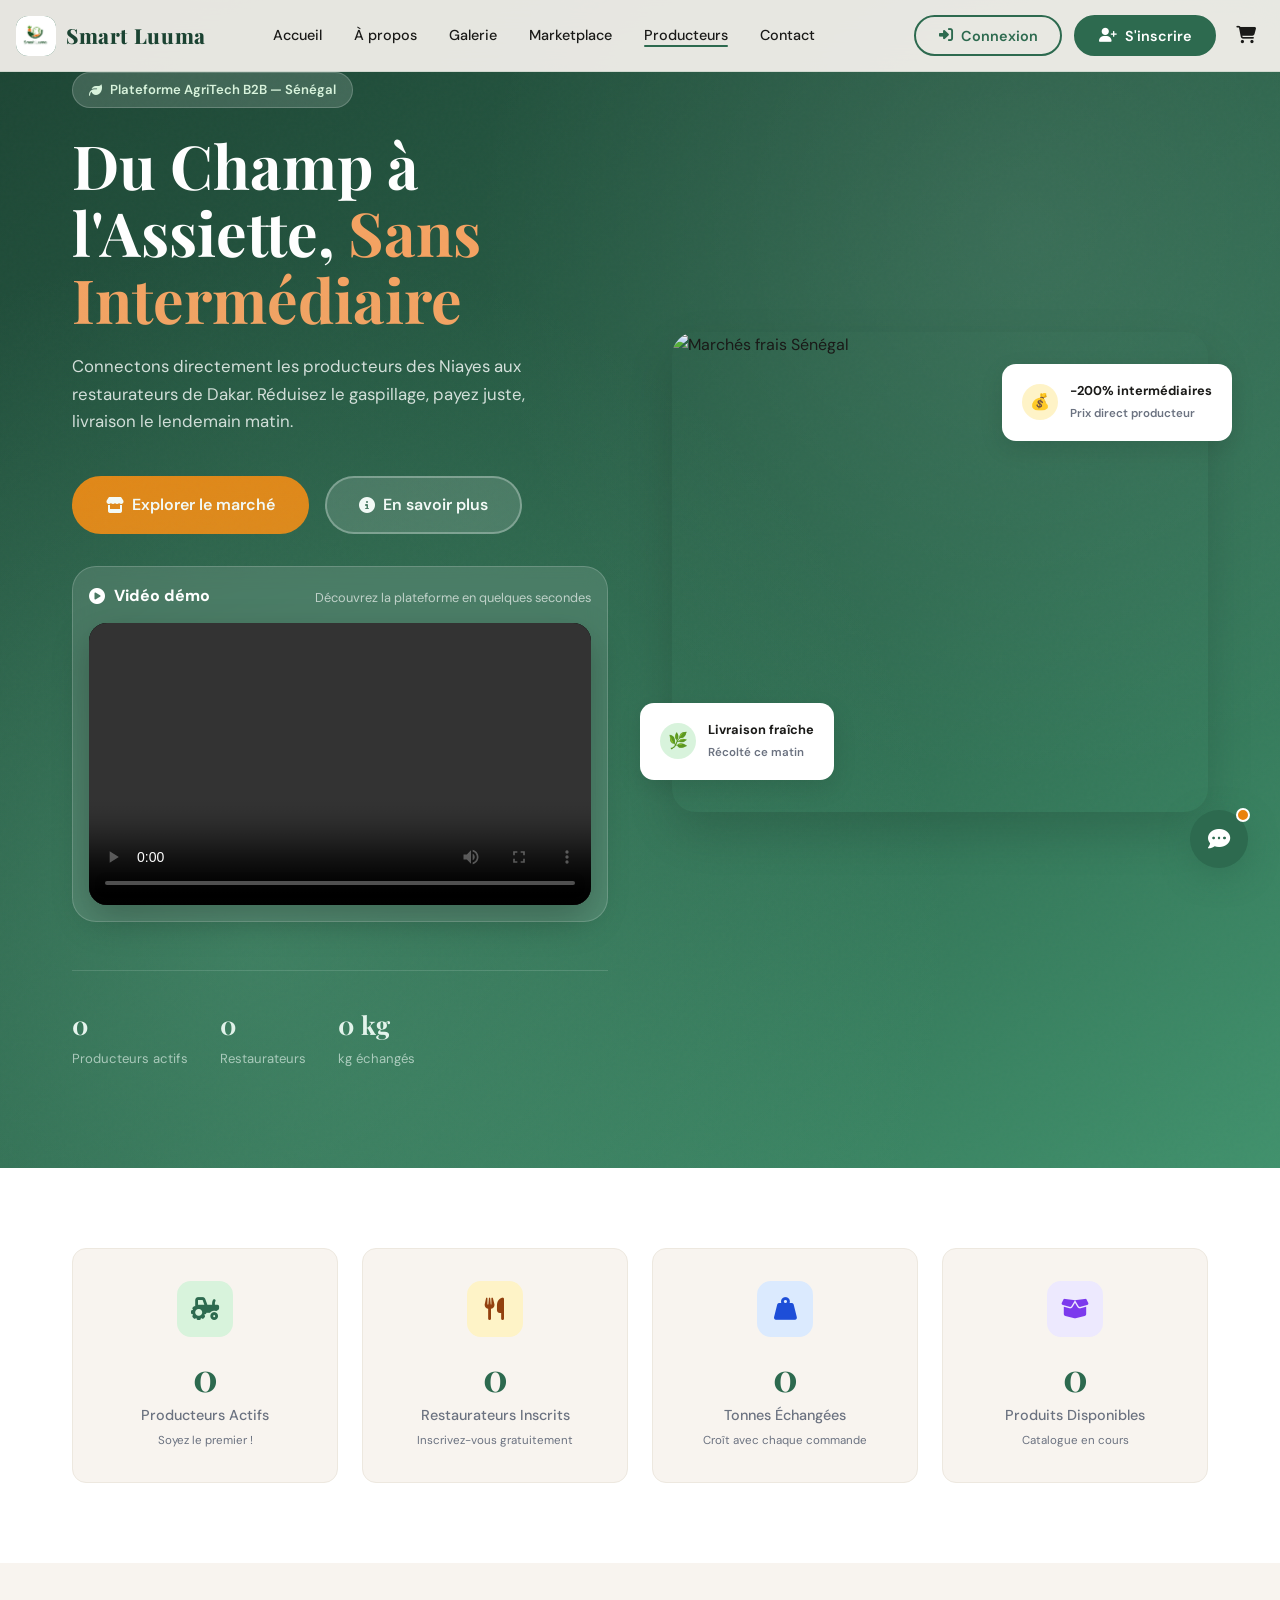
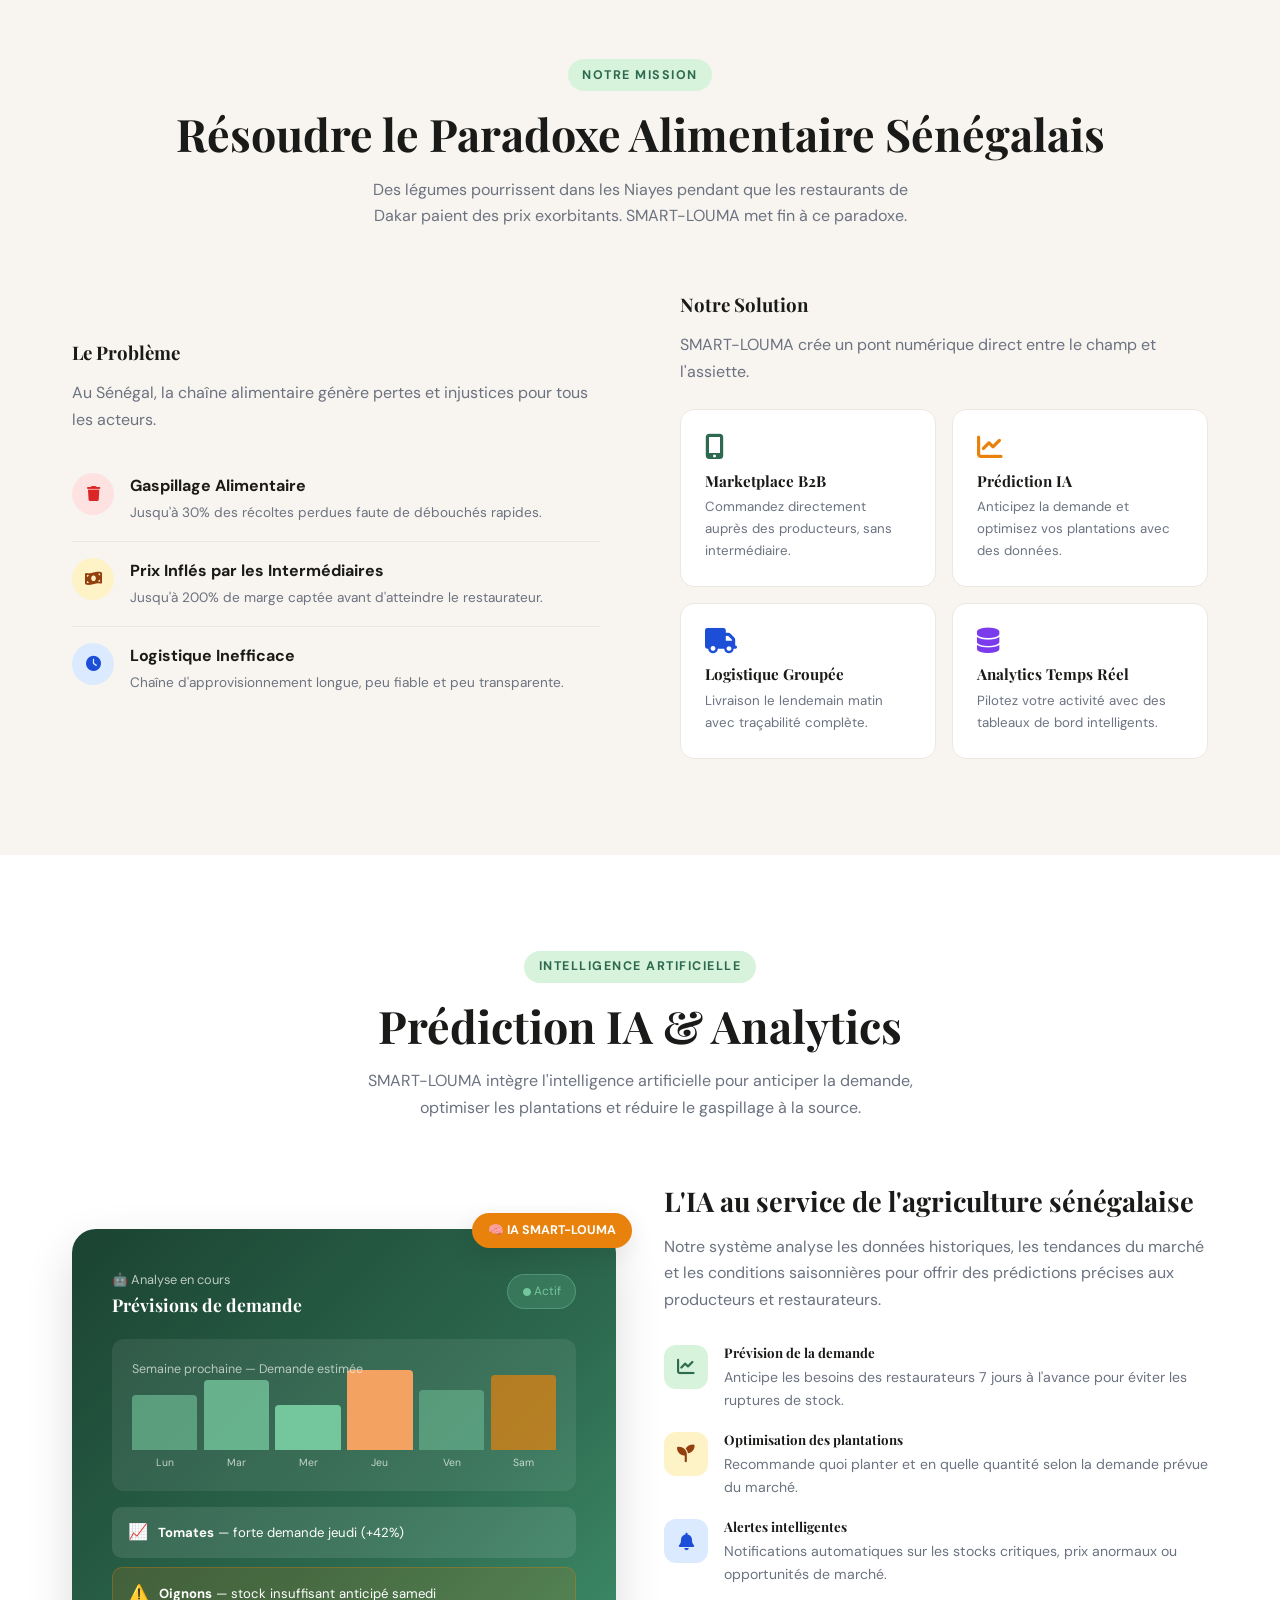
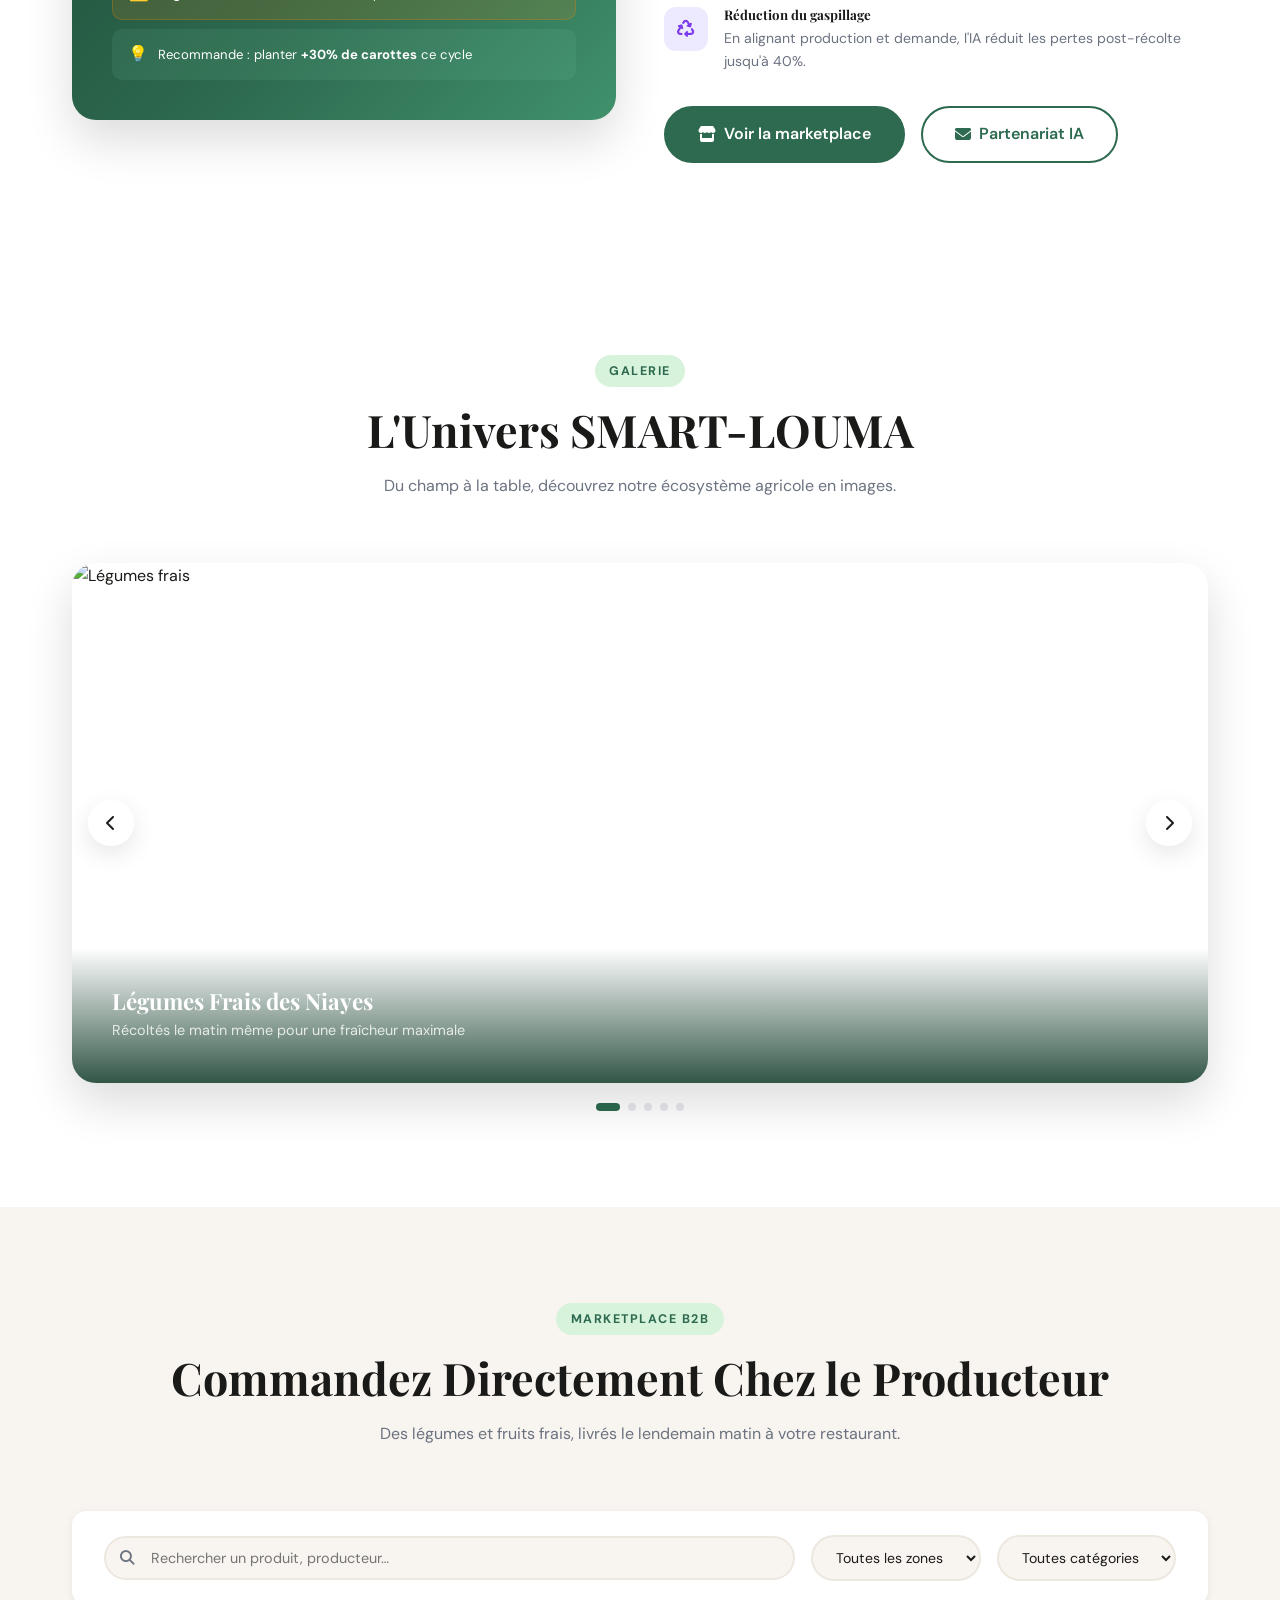
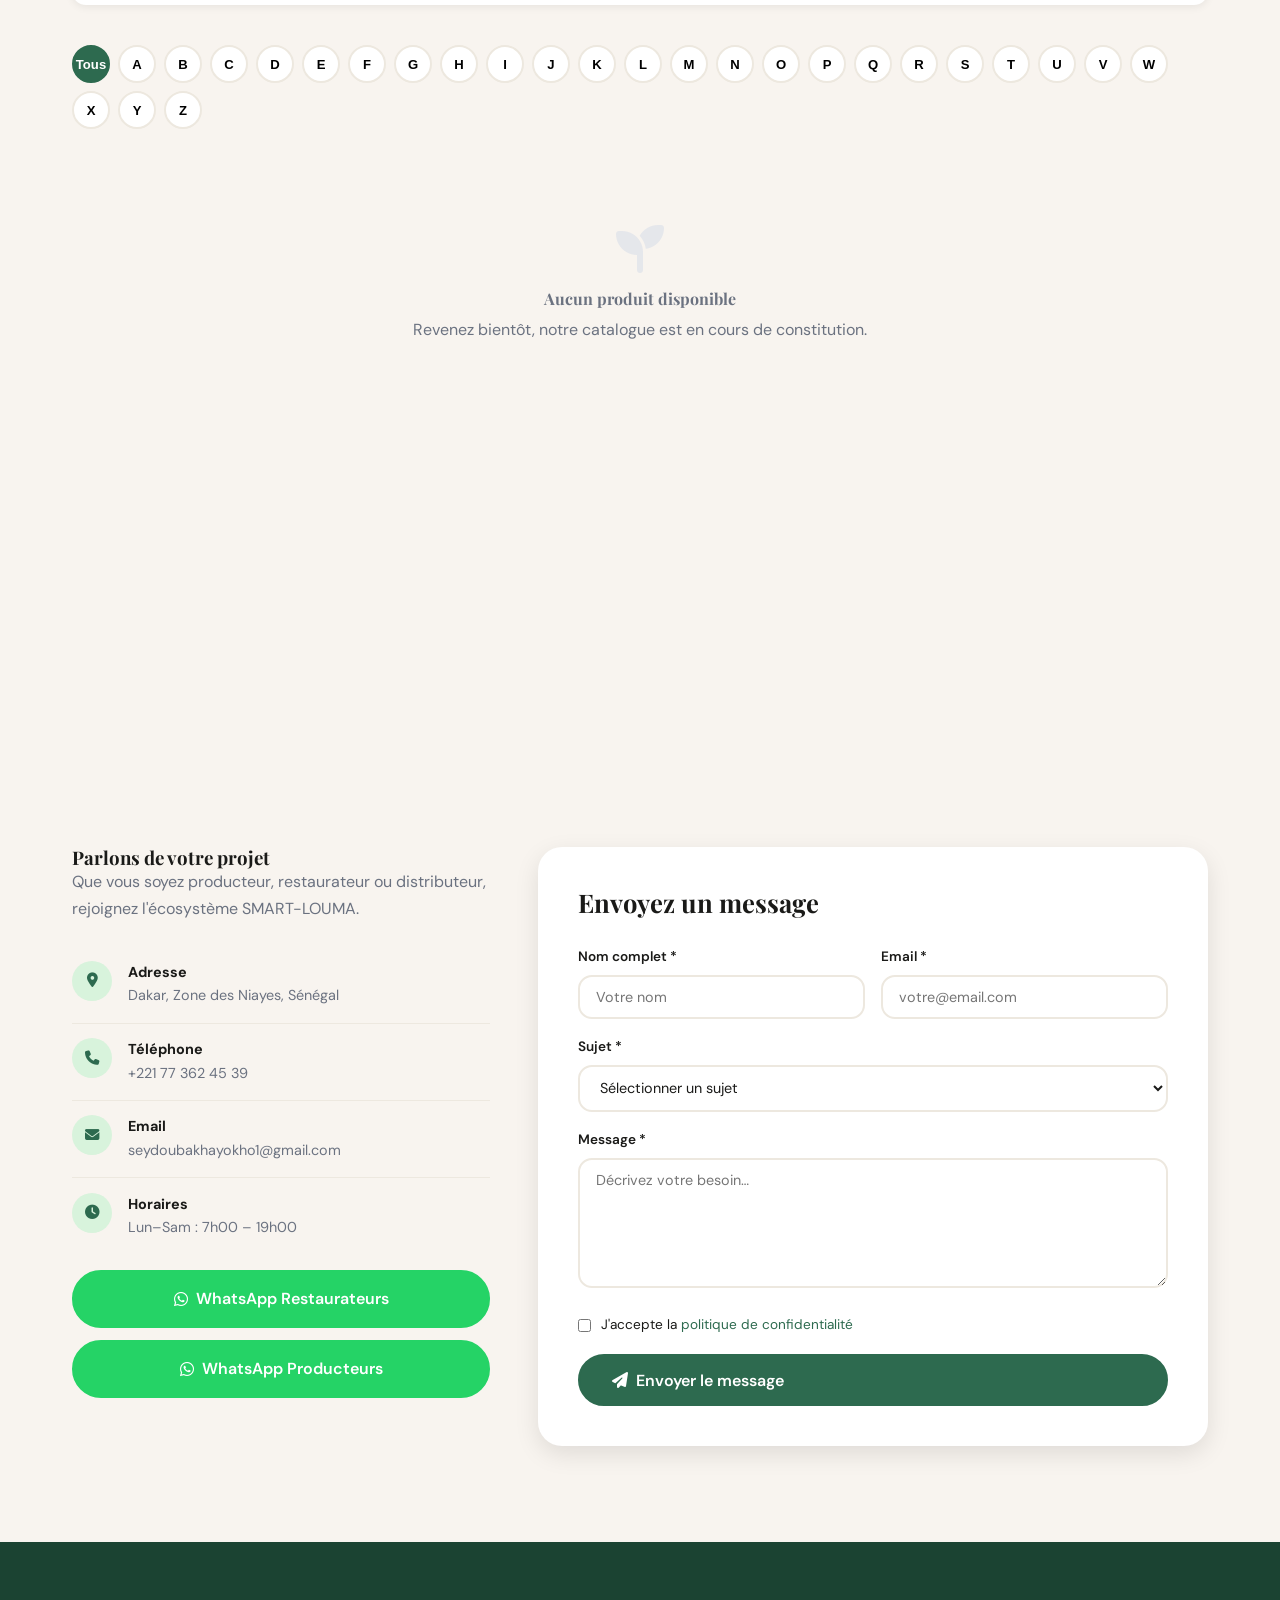
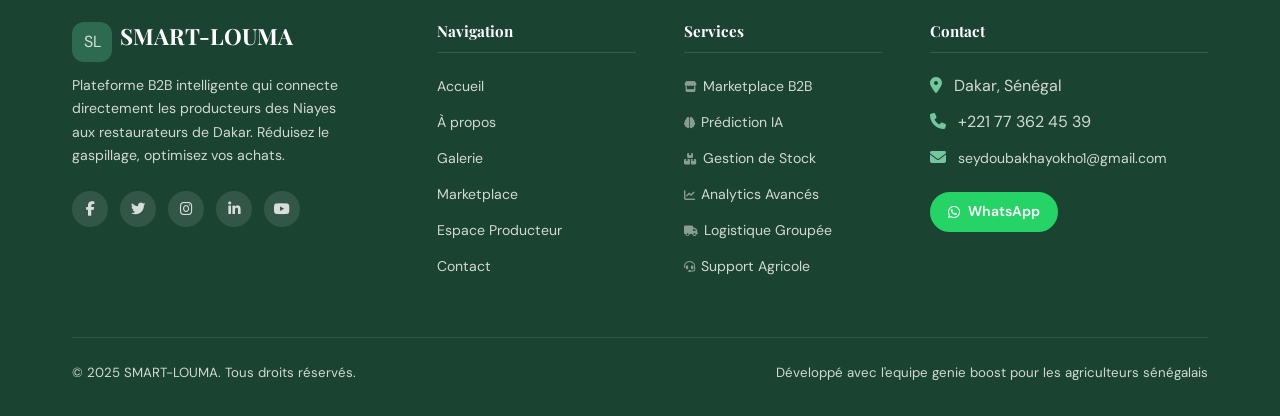
==== commit d6463093: "Améliore chatbot intelligent et gestion admin/producteurs" ====
--- a/public/admin.html
+++ b/public/admin.html
@@ -613,9 +613,11 @@
 function renderDashboard() {
   const stats = DB.getStats();
 
+  const pendingProd = stats.pendingProducers || 0;
+
   const kpiConf = [
     { label:'Produits disponibles', val:stats.availableProducts, total:'/ '+stats.totalProducts+' total', icon:'fas fa-box', color:'#2D6A4F', bg:'#D8F3DC', accent:'#2D6A4F', trend:'trend-neutral', trendTxt:'Aucune vente encore' },
-    { label:'Producteurs actifs',   val:stats.totalProducers,  total:stats.pendingProducers+' en attente', icon:'fas fa-tractor', color:'#92400E', bg:'#FEF3C7', accent:'#E9820C', trend:'trend-neutral', trendTxt:'Nouveau marché' },
+    { label:'Producteurs actifs',   val:stats.totalProducers,  total: (pendingProd > 0 ? pendingProd + ' en attente' : 'Aucune demande en attente'), icon:'fas fa-tractor', color:'#92400E', bg:'#FEF3C7', accent:'#E9820C', trend:'trend-neutral', trendTxt:(pendingProd > 0 ? pendingProd + ' producteur(s) à approuver' : 'Nouveau marché') },
     { label:'Commandes totales',    val:stats.totalOrders,   total:'commandes', icon:'fas fa-shopping-bag', color:'#1D4ED8', bg:'#DBEAFE', accent:'#1D4ED8', trend:'trend-neutral', trendTxt:'Démarrage' },
     { label:'Chiffre d\'affaires',  val:fmt(stats.totalRevenue)+' F', total:'', icon:'fas fa-coins', color:'#7C3AED', bg:'#EDE9FE', accent:'#7C3AED', trend:'trend-neutral', trendTxt:'0 FCFA à ce jour' },
   ];
@@ -685,6 +687,7 @@
   // Activités récentes
   const orders = DB.getOrders().slice(-5).reverse();
   const users  = DB.getUsers().slice(-3).reverse();
+  const pendingProducers = DB.getUsers().filter(u => u.role === 'producer' && u.status === 'pending').slice(-5).reverse();
   const recentEl = document.getElementById('recentActivity');
   if (orders.length === 0 && users.length === 0) {
     recentEl.innerHTML = '<div class="empty"><i class="fas fa-clock"></i><p>Aucune activité récente</p><small>Les activités apparaîtront ici au fur et à mesure</small></div>';
@@ -692,6 +695,7 @@
     const activities = [
       ...orders.map(o => ({ type:'order', date:o.createdAt, text:`Commande #${o.id.slice(-6)} — ${fmt(o.total)} FCFA`, icon:'fa-shopping-bag', color:'#2D6A4F' })),
       ...users.map(u => ({ type:'user', date:u.createdAt, text:`Nouvel utilisateur : ${u.name} (${u.role})`, icon:'fa-user-plus', color:'#1D4ED8' })),
+      ...pendingProducers.map(u => ({ type:'producer_pending', date:u.createdAt, text:`Demande producteur : ${u.name}`, icon:'fa-tractor', color:'#E9820C' })),
     ].sort((a,b) => new Date(b.date)-new Date(a.date)).slice(0,8);
 
     recentEl.innerHTML = activities.map(a => `
@@ -902,6 +906,12 @@
       <td>${u.zone || '—'}</td>
       <td>${new Date(u.createdAt).toLocaleDateString('fr-FR')}</td>
       <td style="display:flex;gap:.35rem">
+        ${u.role !== 'admin'
+          ? `<button class="btn btn-sm btn-amber" onclick="makeAdmin('${u.id}')"><i class="fas fa-user-shield"></i> Admin</button>`
+          : (Auth.currentUser && Auth.currentUser.id !== u.id
+             ? `<button class="btn btn-sm btn-outline" onclick="removeAdmin('${u.id}')"><i class="fas fa-user"></i> Retirer admin</button>`
+             : '')
+        }
         ${u.status === 'active' ? `<button class="btn btn-sm" style="background:#FEF3C7;color:#92400E;border:none" onclick="suspendUser('${u.id}')"><i class="fas fa-pause"></i> Suspendre</button>` : ''}
         ${u.status === 'suspended' ? `<button class="btn btn-sm btn-primary" onclick="reactivateUser('${u.id}')"><i class="fas fa-play"></i> Réactiver</button>` : ''}
         <button class="btn-icon red" onclick="deleteUser('${u.id}')"><i class="fas fa-trash"></i></button>
@@ -920,10 +930,40 @@
   toast('Réactivé', 'Le compte est de nouveau actif.', 'success');
 }
 function deleteUser(id) {
+  const user = DB.getUsers().find(u => u.id === id);
+  if (user && user.role === 'admin') {
+    if (Auth.currentUser && Auth.currentUser.id === id) {
+      toast('Action impossible', 'Vous ne pouvez pas supprimer votre propre compte administrateur.', 'error');
+      return;
+    }
+  }
   if (!confirm('Supprimer cet utilisateur définitivement ?')) return;
   DB.deleteUser(id);
   renderUsersTable();
   toast('Supprimé', 'Compte utilisateur supprimé.', 'warning');
+}
+
+function makeAdmin(id) {
+  const user = DB.getUsers().find(u => u.id === id);
+  if (!user) return;
+  DB.updateUser(id, { role: 'admin', status: 'active' });
+  renderUsersTable();
+  renderProducersTable();
+  renderDashboard();
+  toast('Rôle mis à jour', `${user.name} est maintenant administrateur.`, 'success');
+}
+
+function removeAdmin(id) {
+  const user = DB.getUsers().find(u => u.id === id);
+  if (!user) return;
+  if (Auth.currentUser && Auth.currentUser.id === id) {
+    toast('Action impossible', 'Vous ne pouvez pas retirer votre propre rôle administrateur.', 'error');
+    return;
+  }
+  DB.updateUser(id, { role: 'consumer' });
+  renderUsersTable();
+  renderDashboard();
+  toast('Rôle mis à jour', `Le rôle administrateur de ${user.name} a été retiré.`, 'success');
 }
 
 // ═══════════════════════════════════════════════════════════════
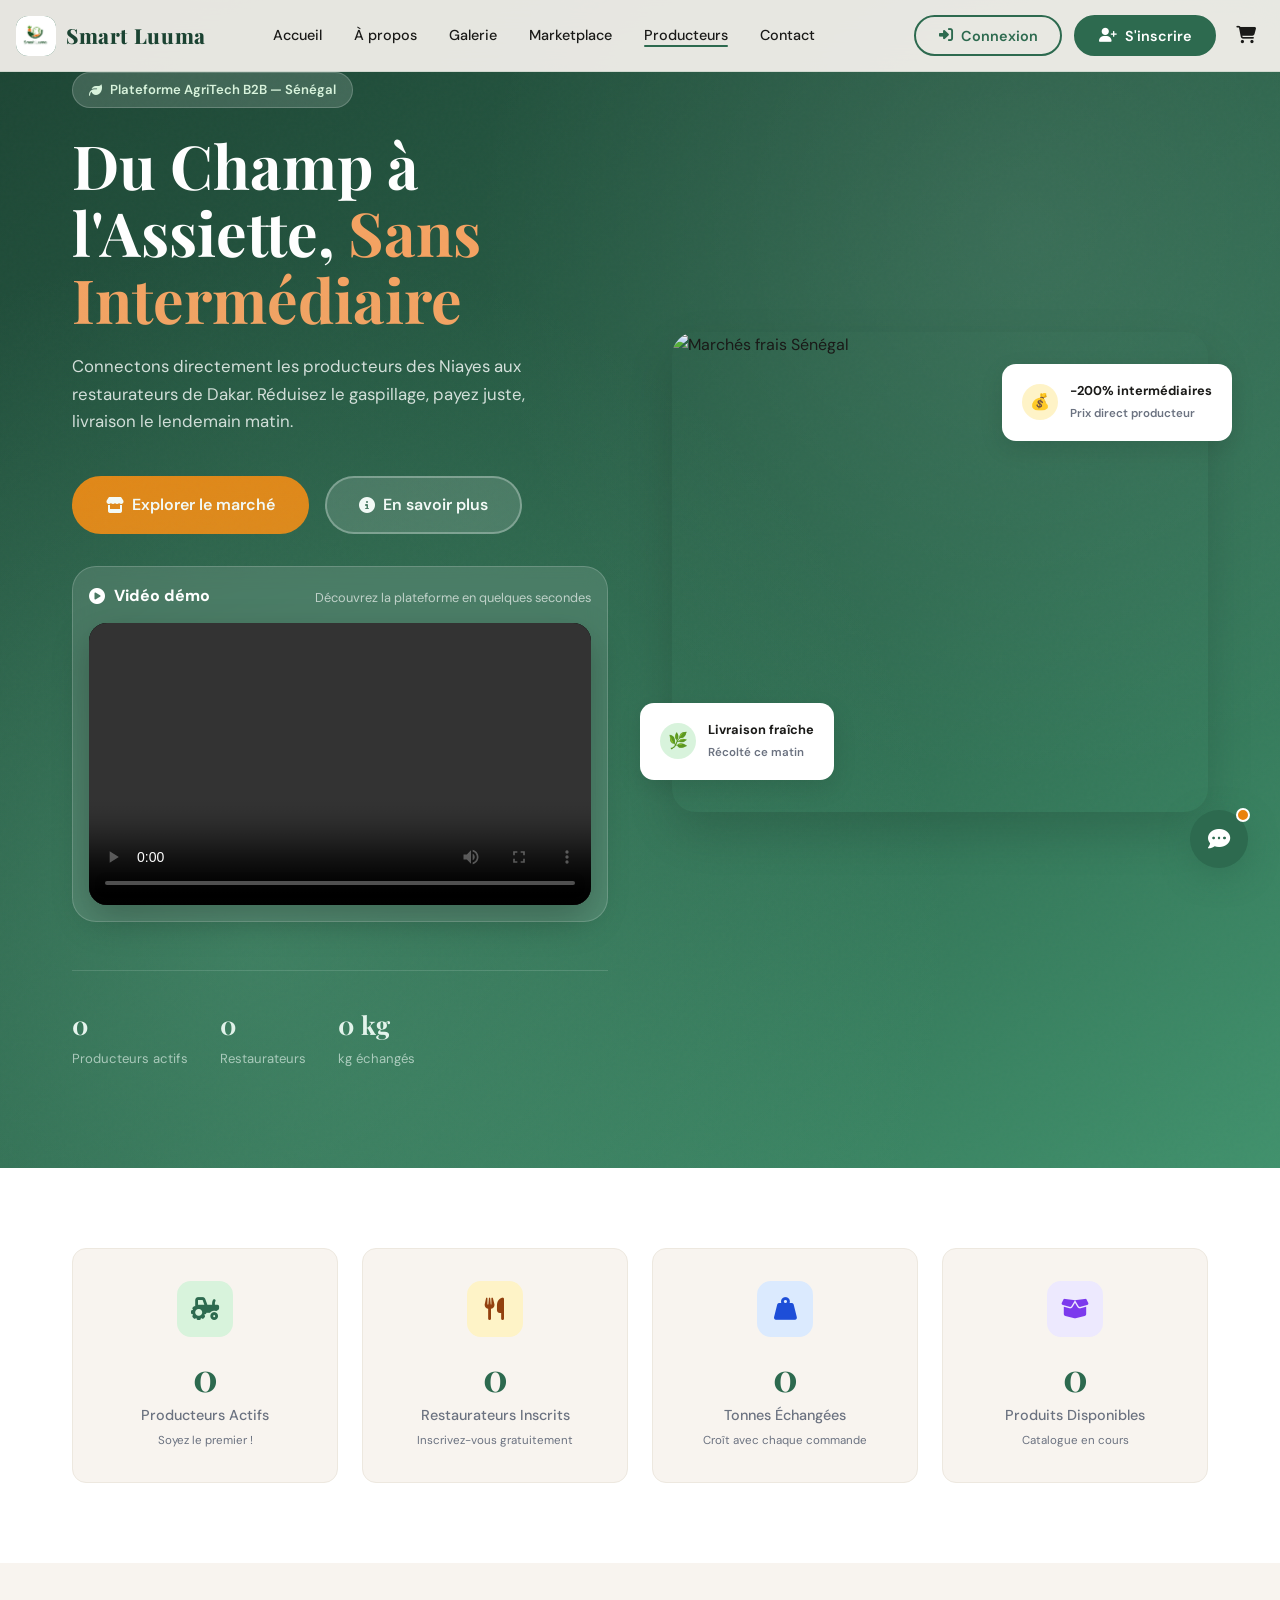
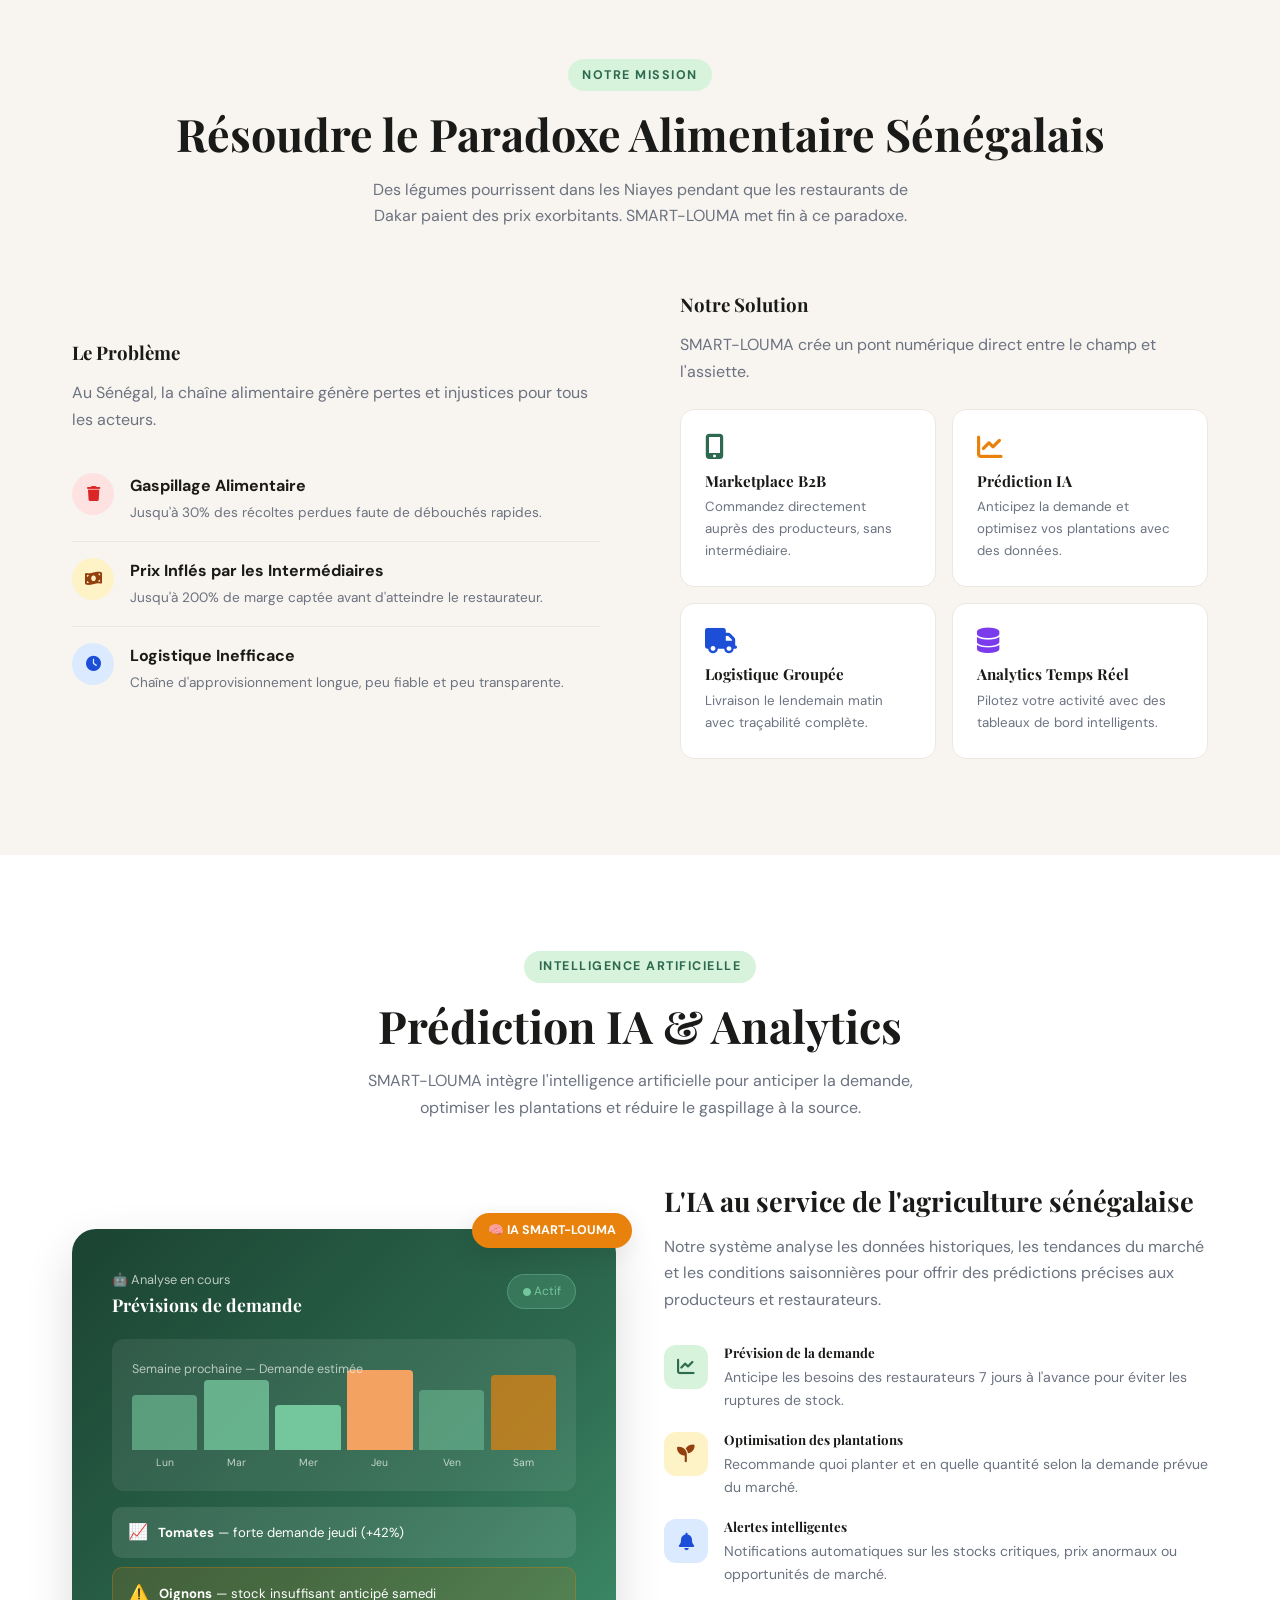
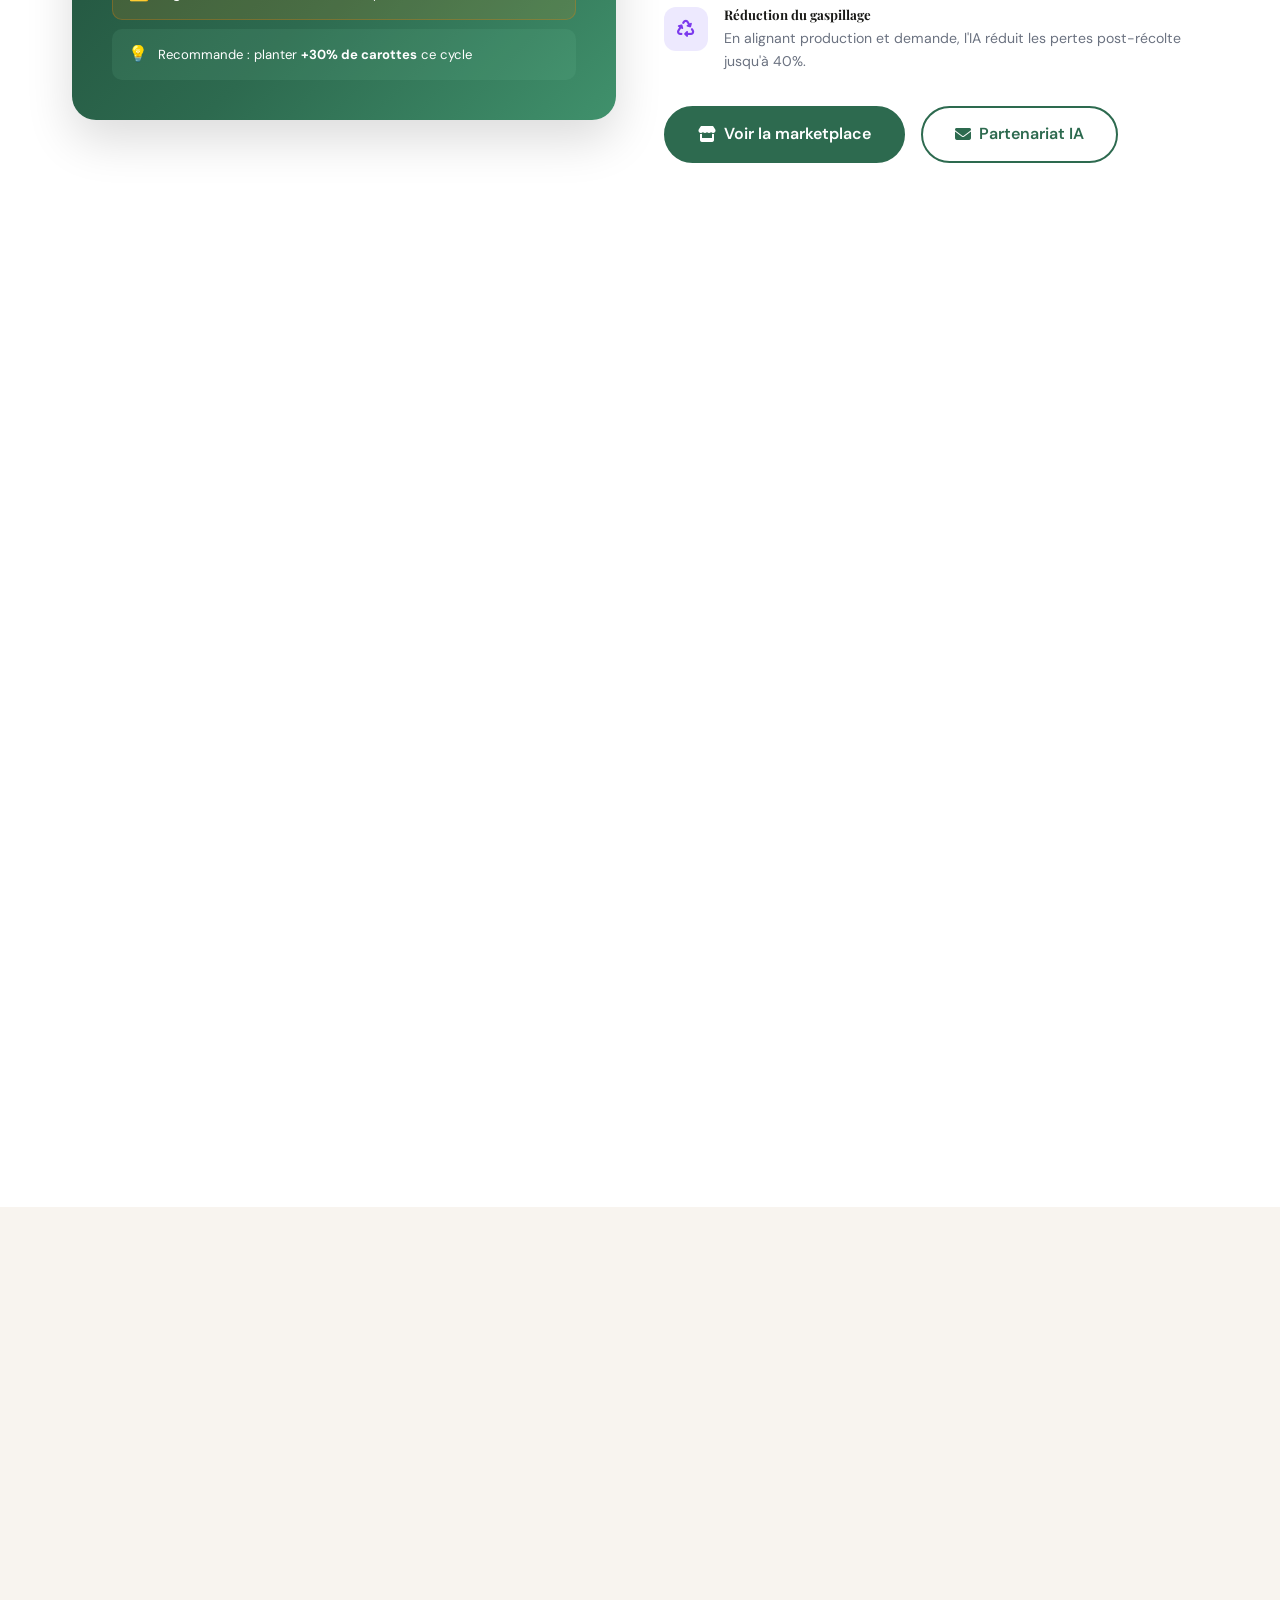
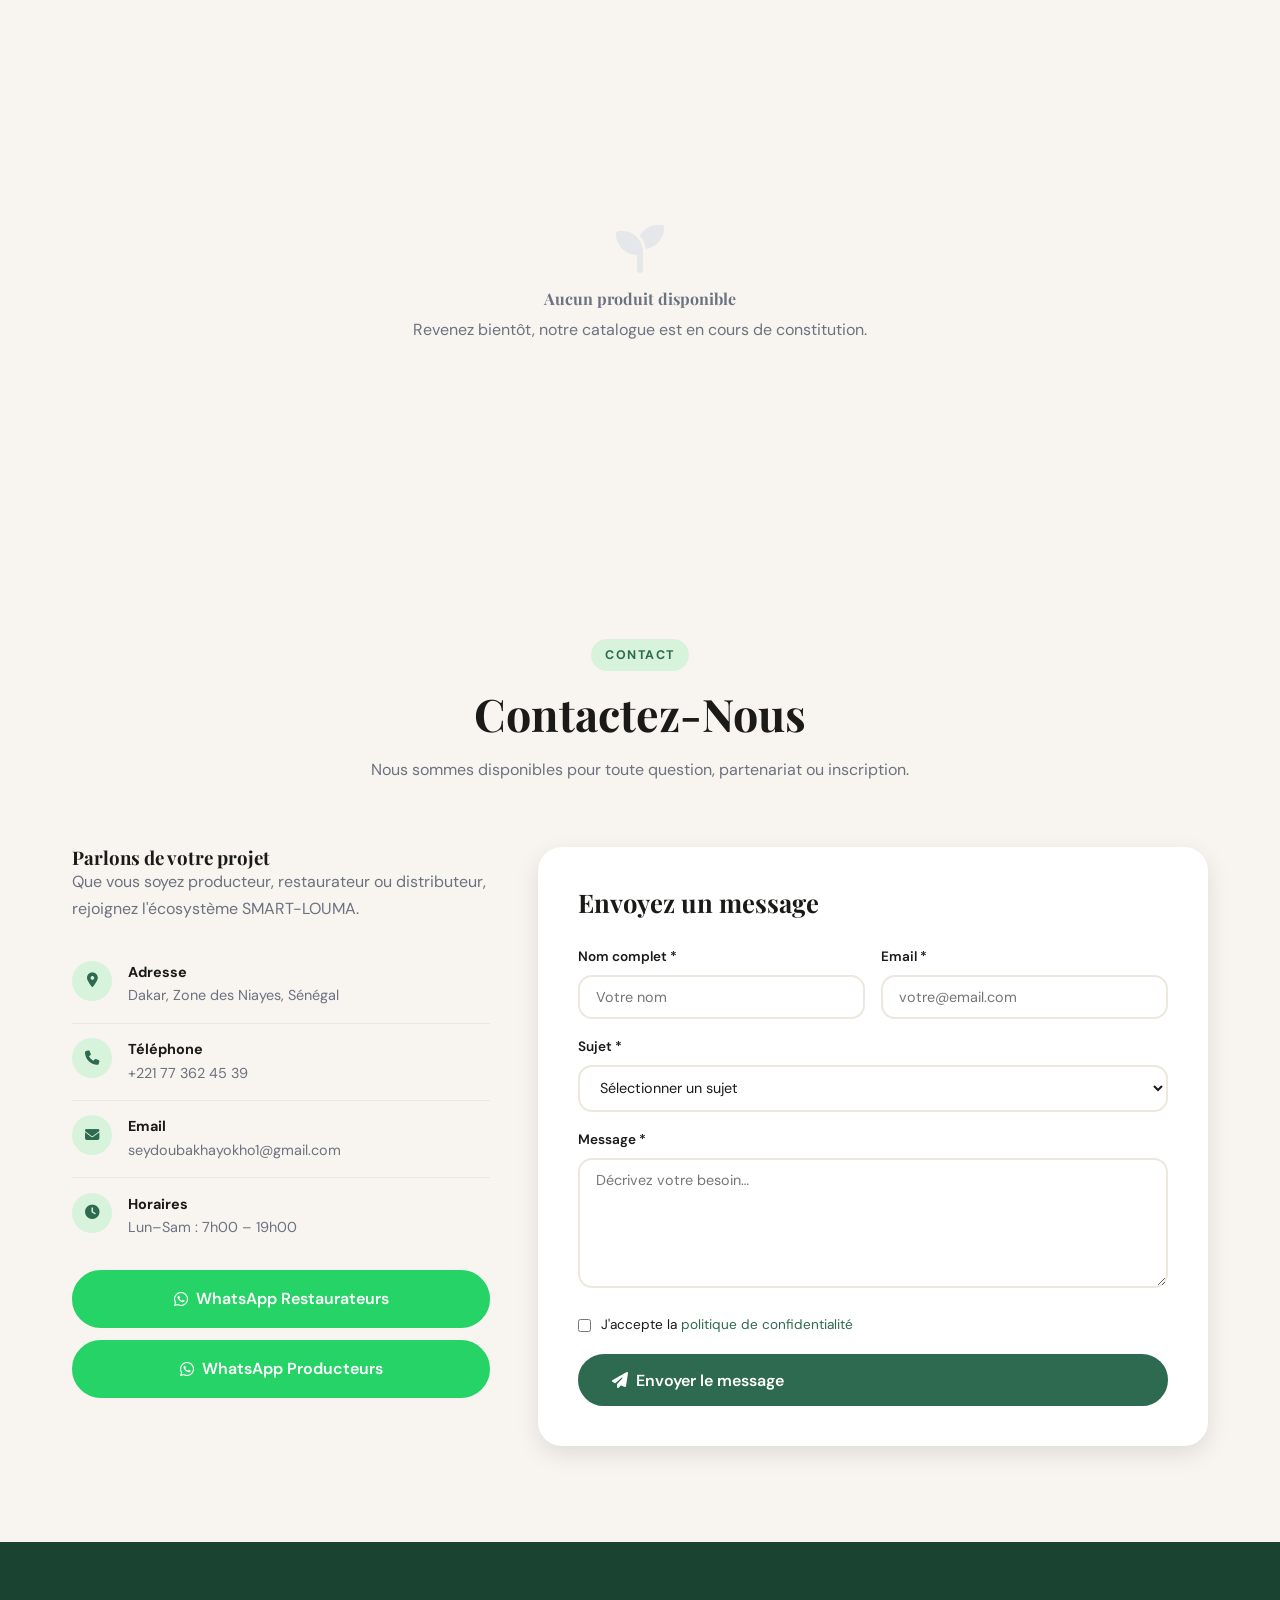
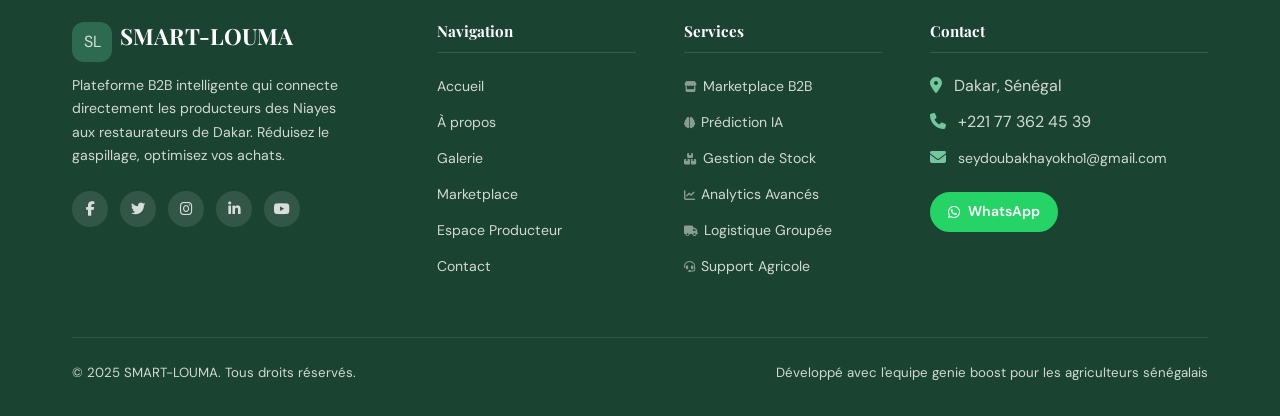
==== commit 1cca8351: "Ajoute section approbations et gestion des administrateurs" ====
--- a/public/admin.html
+++ b/public/admin.html
@@ -229,6 +229,7 @@
   <button class="sb-link" data-section="products"><i class="fas fa-box"></i> Produits</button>
   <button class="sb-link" data-section="users"><i class="fas fa-users"></i> Utilisateurs</button>
   <button class="sb-link" data-section="orders"><i class="fas fa-shopping-bag"></i> Commandes</button>
+  <button class="sb-link" data-section="approvals"><i class="fas fa-check-circle"></i> Approbations</button>
   <button class="sb-link" data-section="producers"><i class="fas fa-tractor"></i> Producteurs <span id="pendingBadge" style="display:none;background:var(--amber);color:#fff;font-size:.68rem;font-weight:700;padding:.15rem .5rem;border-radius:50px;margin-left:auto"></span></button>
 
   <div class="sb-section">Statistiques</div>
@@ -353,7 +354,26 @@
       </div>
     </div>
 
-    <!-- ===== PRODUCTEURS (approbation) ===== -->
+    <!-- ===== APPROBATIONS PRODUCTEURS (vue simple) ===== -->
+    <div class="section" id="sec-approvals">
+      <div class="card">
+        <div class="card-header">
+          <h3><i class="fas fa-check-circle" style="color:var(--amber);margin-right:.4rem"></i>Demandes d'approbation producteurs</h3>
+        </div>
+        <div class="card-body">
+          <table>
+            <thead>
+              <tr>
+                <th>Nom</th><th>Email</th><th>Entreprise</th><th>Zone</th><th>Inscrit le</th><th>Actions</th>
+              </tr>
+            </thead>
+            <tbody id="approvalsTableBody"><!-- injecté --></tbody>
+          </table>
+        </div>
+      </div>
+    </div>
+
+    <!-- ===== PRODUCTEURS (détail complet) ===== -->
     <div class="section" id="sec-producers">
       <div class="tabs" id="producerTabs">
         <button class="tab active" data-ptab="pending">En attente <span id="pendingCount" style="margin-left:.25rem"></span></button>
@@ -420,6 +440,23 @@
             <button class="btn btn-primary" onclick="saveSettings()"><i class="fas fa-save"></i> Enregistrer</button>
           </div>
         </div>
+        <div class="card">
+          <div class="card-header"><h3><i class="fas fa-users-cog" style="color:var(--blue);margin-right:.4rem"></i>Gestion des administrateurs</h3></div>
+          <div class="card-body">
+            <p style="font-size:.85rem;color:var(--gray);margin-bottom:1rem">
+              Depuis cette plateforme, vous pouvez <strong>promouvoir</strong> ou <strong>retirer</strong> des administrateurs.
+            </p>
+            <div class="form-group">
+              <label class="form-label">Administrateurs actuels</label>
+              <div id="adminList" style="font-size:.86rem;color:var(--gray)"><!-- injecté --></div>
+            </div>
+            <p style="font-size:.8rem;color:var(--gray);margin-top:.5rem">
+              Pour ajouter un administrateur : allez dans <strong>Gestion &gt; Utilisateurs</strong>, puis cliquez sur le bouton
+              <strong>“Admin”</strong> à côté du compte concerné.
+            </p>
+            <button class="btn btn-outline" onclick="goToUsersFromSettings()"><i class="fas fa-arrow-right"></i> Ouvrir la gestion des utilisateurs</button>
+          </div>
+        </div>
         <div class="card" style="grid-column:1/-1">
           <div class="card-header"><h3><i class="fas fa-database" style="color:var(--red);margin-right:.4rem"></i>Gestion des données</h3></div>
           <div class="card-body" style="display:flex;gap:1rem;flex-wrap:wrap">
@@ -547,7 +584,7 @@
 // ═══════════════════════════════════════════════════════════════
 const sectionTitles = {
   dashboard:'Vue d\'ensemble', products:'Produits', users:'Utilisateurs',
-  orders:'Commandes', producers:'Producteurs', stats:'Statistiques', settings:'Paramètres'
+  orders:'Commandes', approvals:'Approbations', producers:'Producteurs', stats:'Statistiques', settings:'Paramètres'
 };
 
 document.querySelectorAll('.sb-link[data-section]').forEach(btn => {
@@ -589,6 +626,7 @@
   if (sec === 'products')   { renderProductsTable(); }
   if (sec === 'users')      { renderUsersTable(); }
   if (sec === 'orders')     { renderOrdersTable(); }
+   if (sec === 'approvals')  { renderApprovalsTable(); }
   if (sec === 'producers')  { renderProducersTable(); }
   if (sec === 'stats')      { renderStatsCharts(); }
 }
@@ -1041,6 +1079,31 @@
     </tr>`).join('');
 }
 
+// Vue simple des demandes d'approbation (section "Approbations")
+function renderApprovalsTable() {
+  const pending = DB.getUsers().filter(u => u.role === 'producer' && u.status === 'pending');
+  const tbody = document.getElementById('approvalsTableBody');
+  if (!tbody) return;
+
+  if (pending.length === 0) {
+    tbody.innerHTML = `<tr><td colspan="6"><div class="empty"><i class="fas fa-tractor"></i><p>Aucune demande d'approbation en attente</p><small>Les nouvelles inscriptions producteurs apparaîtront ici automatiquement.</small></div></td></tr>`;
+    return;
+  }
+
+  tbody.innerHTML = pending.map(u => `
+    <tr>
+      <td><strong>${u.name}</strong></td>
+      <td>${u.email}</td>
+      <td>${u.company || '—'}</td>
+      <td>${u.zone || '—'}</td>
+      <td>${new Date(u.createdAt).toLocaleDateString('fr-FR')}</td>
+      <td style="display:flex;gap:.35rem;flex-wrap:wrap">
+        <button class="btn btn-sm btn-primary" onclick="approveProducer('${u.id}')"><i class="fas fa-check"></i> Approuver</button>
+        <button class="btn btn-sm btn-danger" onclick="rejectProducer('${u.id}')"><i class="fas fa-times"></i> Refuser</button>
+      </td>
+    </tr>`).join('');
+}
+
 function approveProducer(id) {
   DB.updateUser(id, { status: 'active', approvedAt: new Date().toISOString() });
   renderProducersTable();
@@ -1123,6 +1186,28 @@
   toast('Enregistré', 'Paramètres mis à jour.', 'success');
 }
 
+// Met à jour la liste des admins dans la carte "Gestion des administrateurs"
+function renderAdminList() {
+  const listEl = document.getElementById('adminList');
+  if (!listEl) return;
+  const admins = DB.getUsers().filter(u => u.role === 'admin');
+  if (admins.length === 0) {
+    listEl.innerHTML = '<span style="font-size:.8rem;color:var(--gray)">Aucun autre administrateur pour le moment.</span>';
+    return;
+  }
+  listEl.innerHTML = admins.map(u => {
+    const isCurrent = Auth.currentUser && Auth.currentUser.id === u.id;
+    return `<div style="display:flex;justify-content:space-between;align-items:center;padding:.3rem 0;border-bottom:1px solid #F3F4F6">
+      <span><strong>${u.name}</strong><br><small>${u.email}</small></span>
+      ${isCurrent ? '<span class="badge badge-green">Vous</span>' : '<span class="badge badge-blue">Admin</span>'}
+    </div>`;
+  }).join('');
+}
+
+function goToUsersFromSettings() {
+  document.querySelector('.sb-link[data-section="users"]')?.click();
+}
+
 function exportData() {
   const data = {
     products: DB.getProducts(),
@@ -1166,6 +1251,9 @@
 //  INIT
 // ═══════════════════════════════════════════════════════════════
 renderDashboard();
+renderProducersTable();
+renderApprovalsTable();
+renderAdminList();
 </script>
 </body>
 </html>
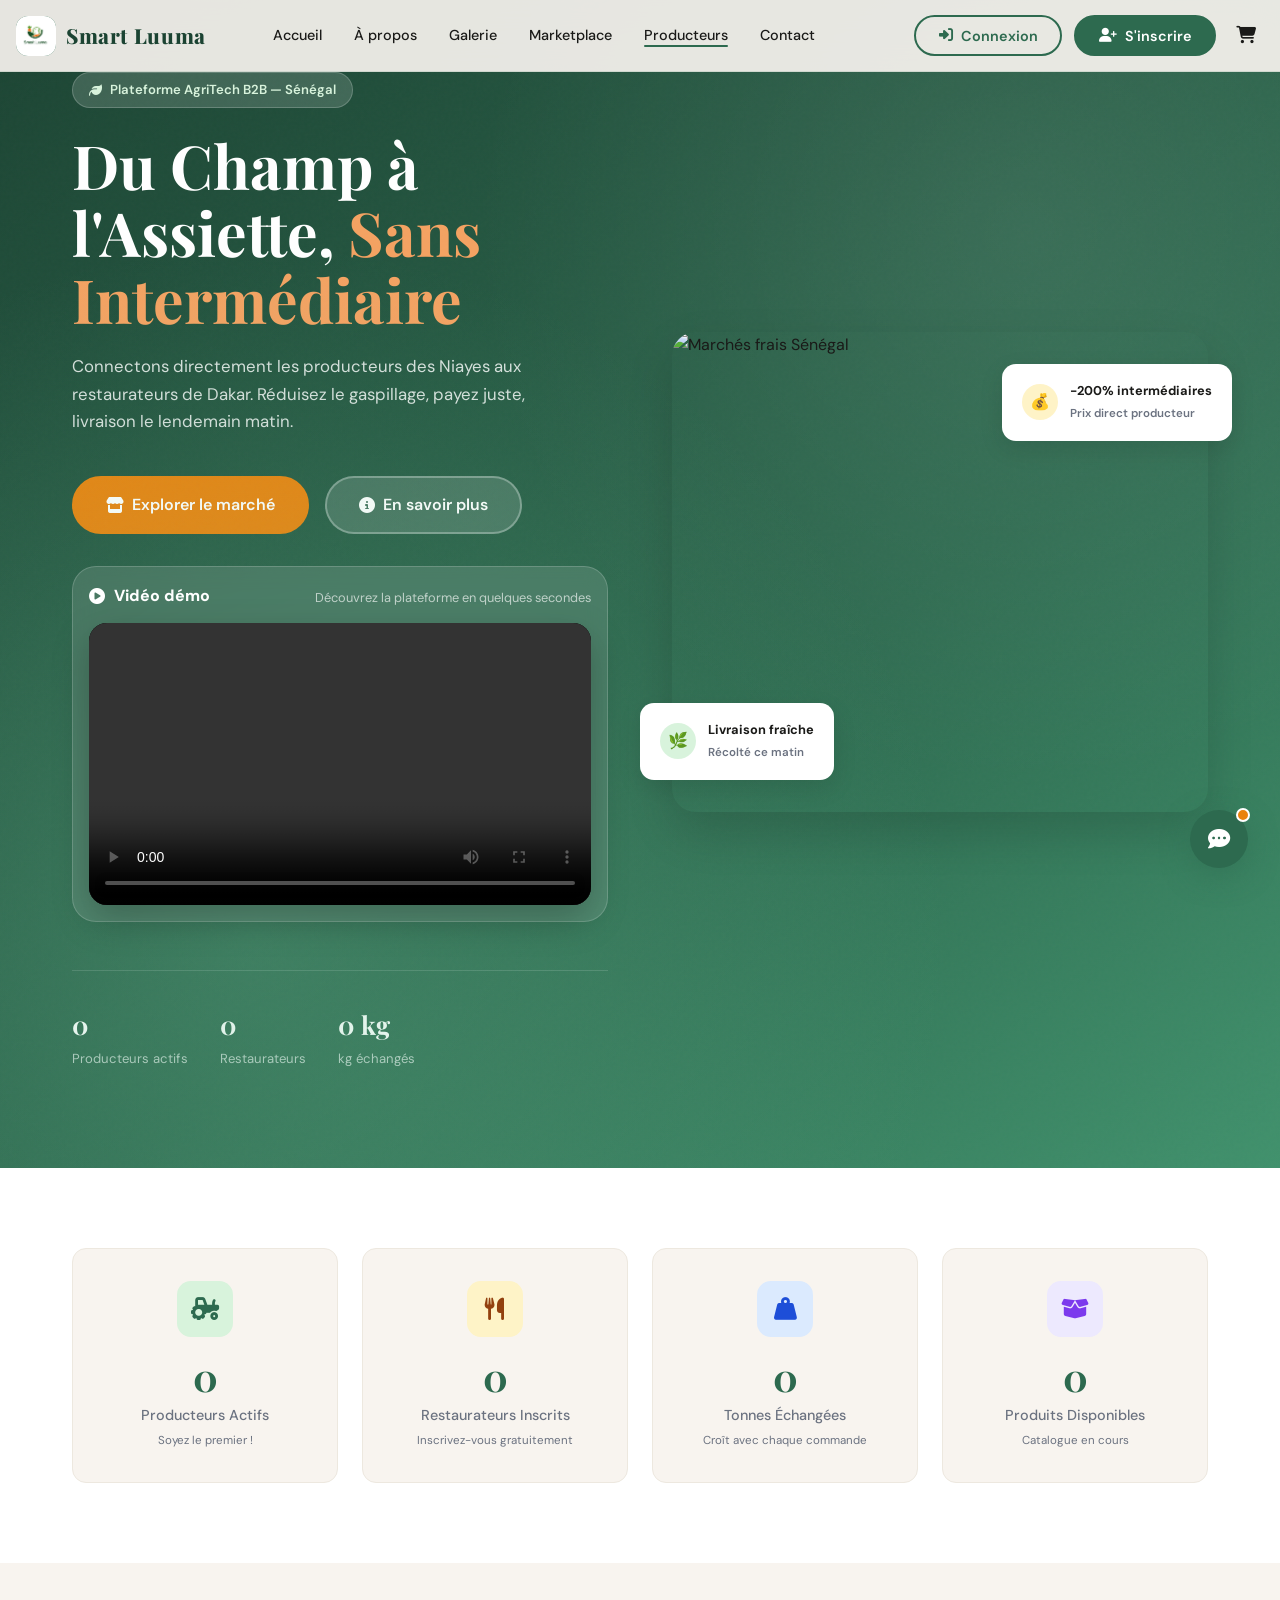
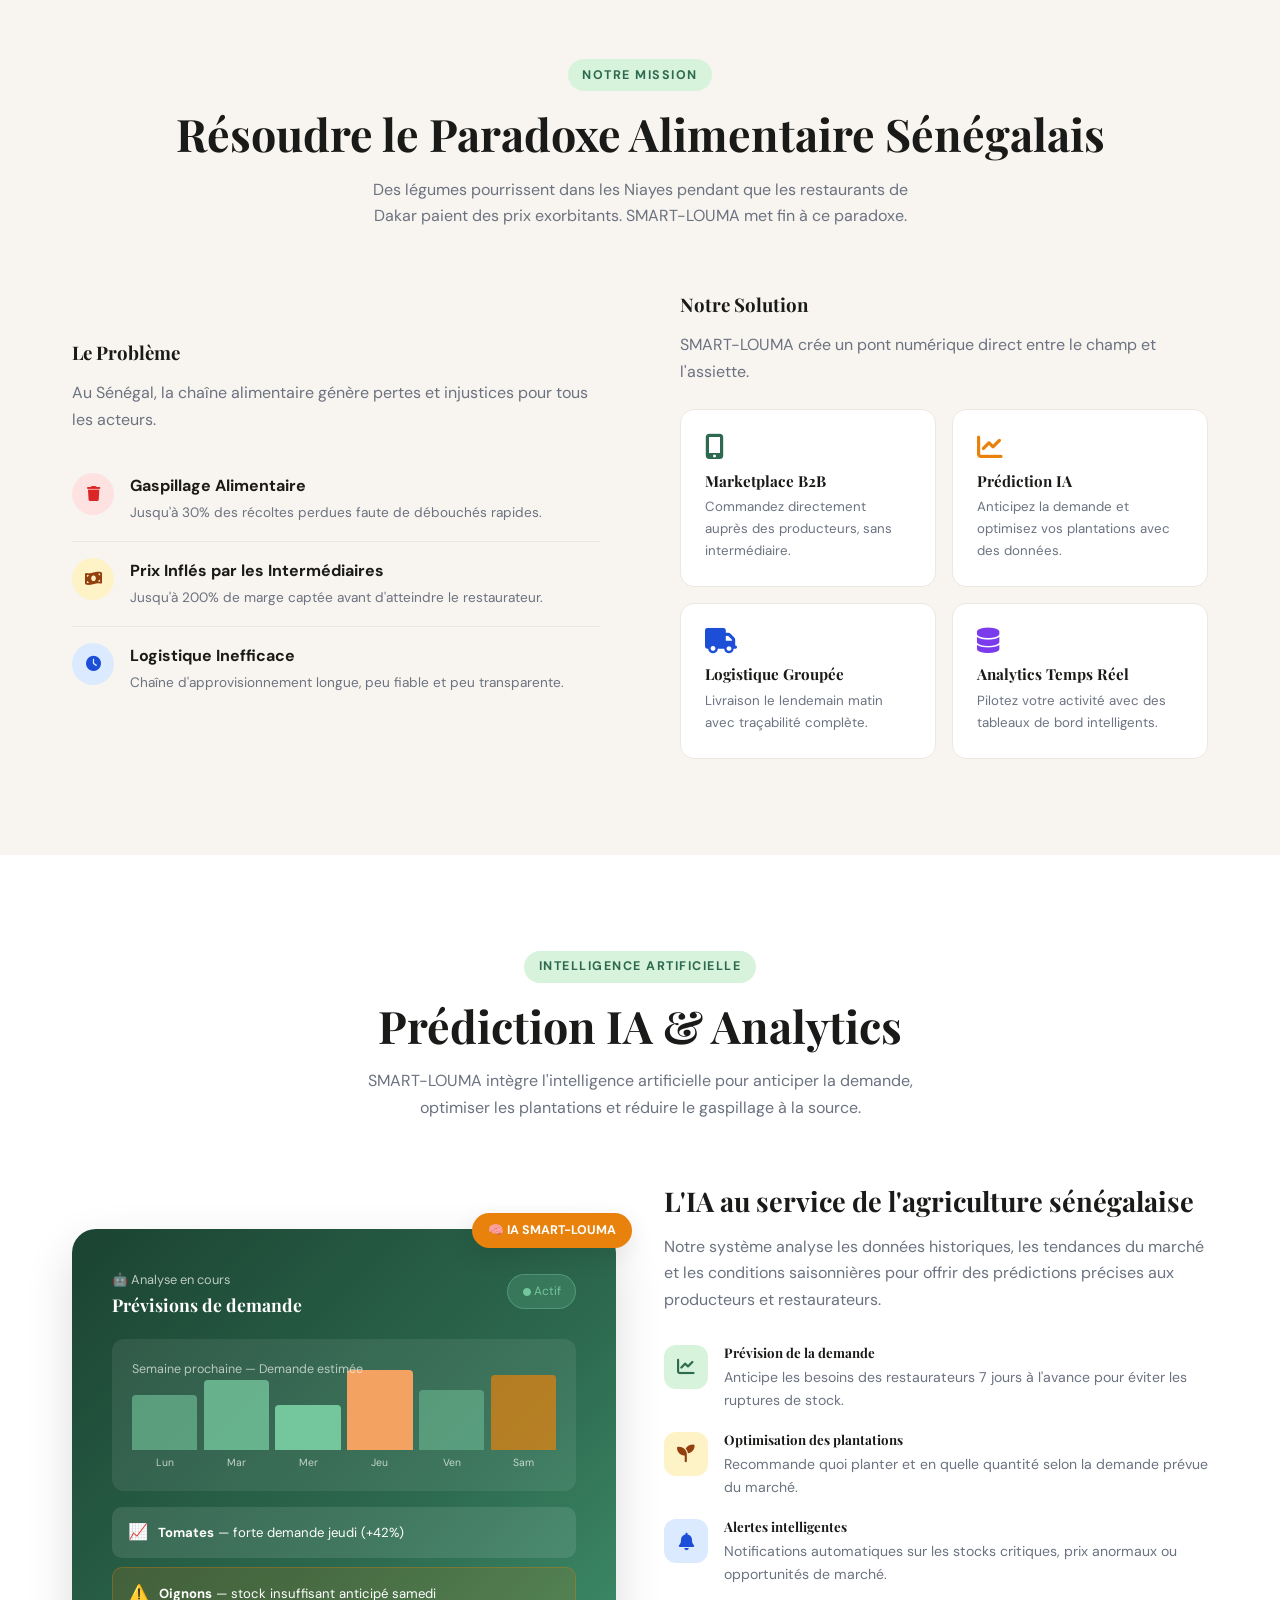
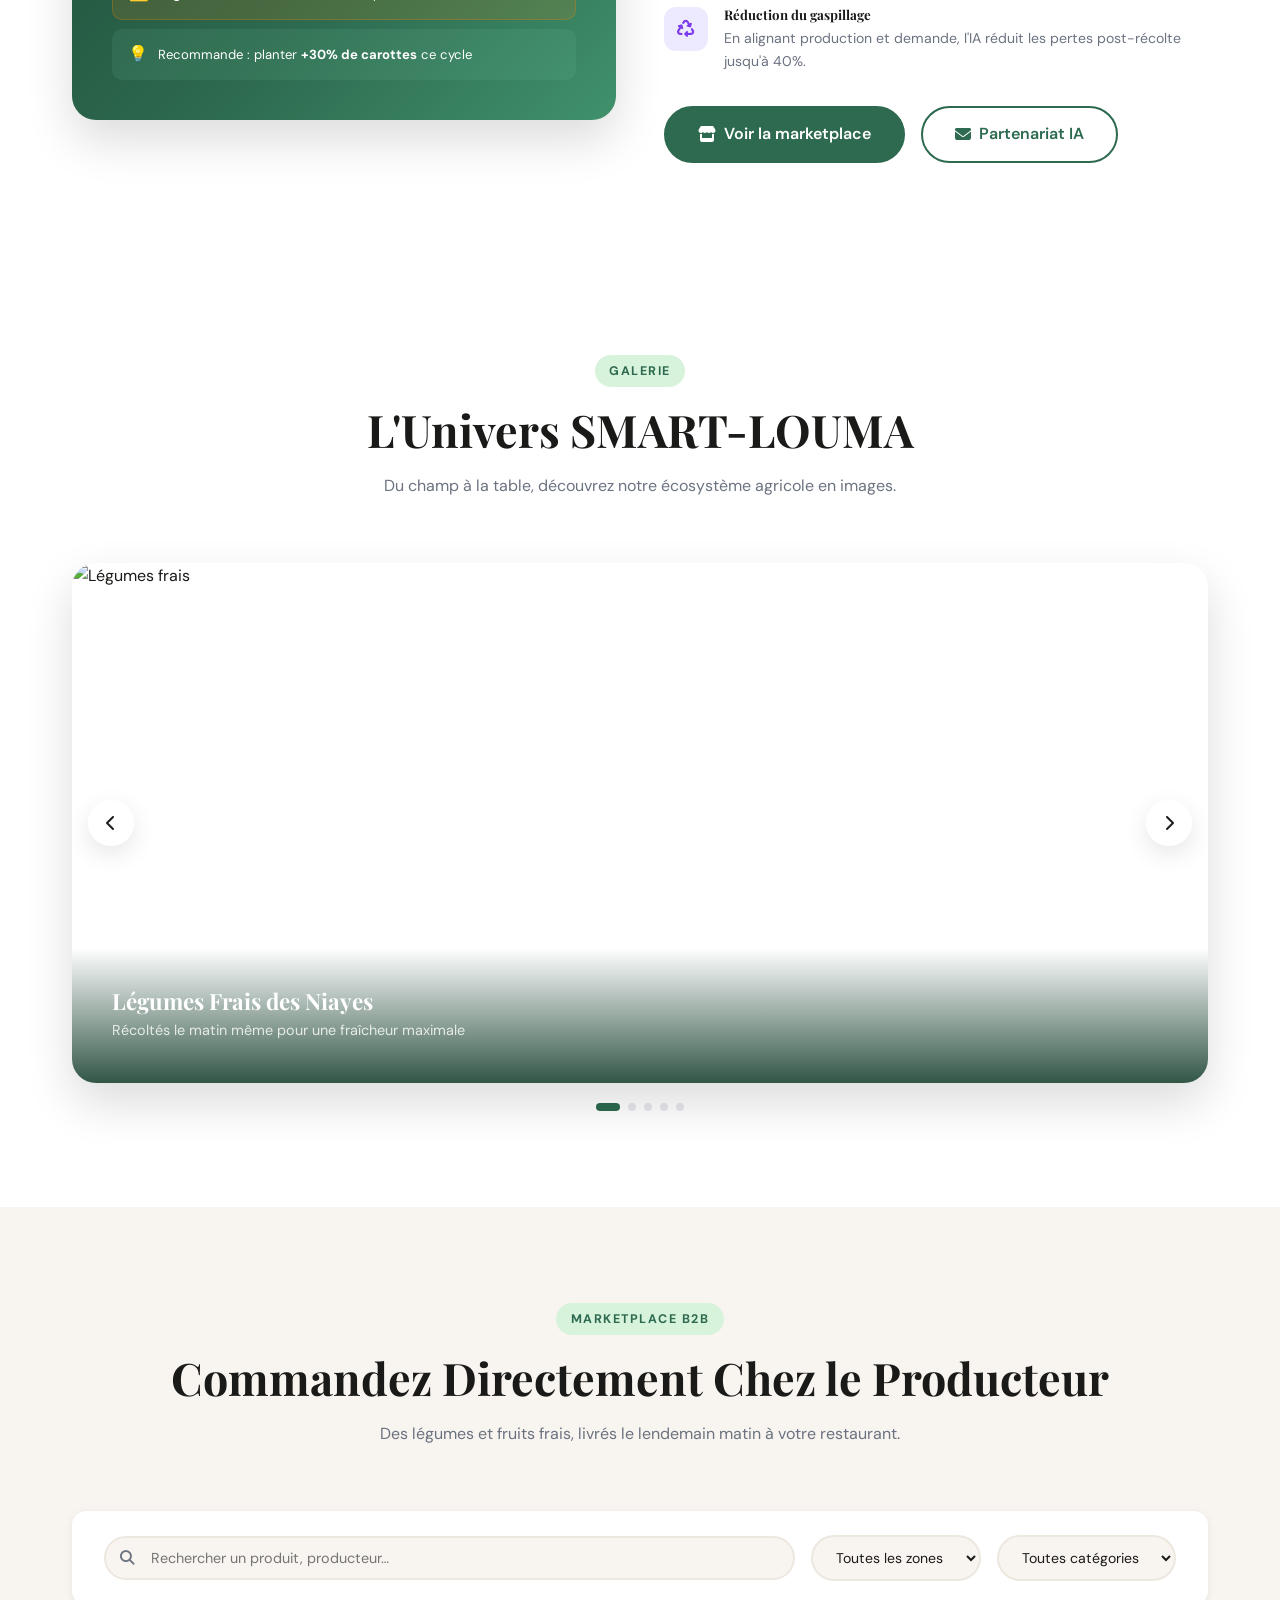
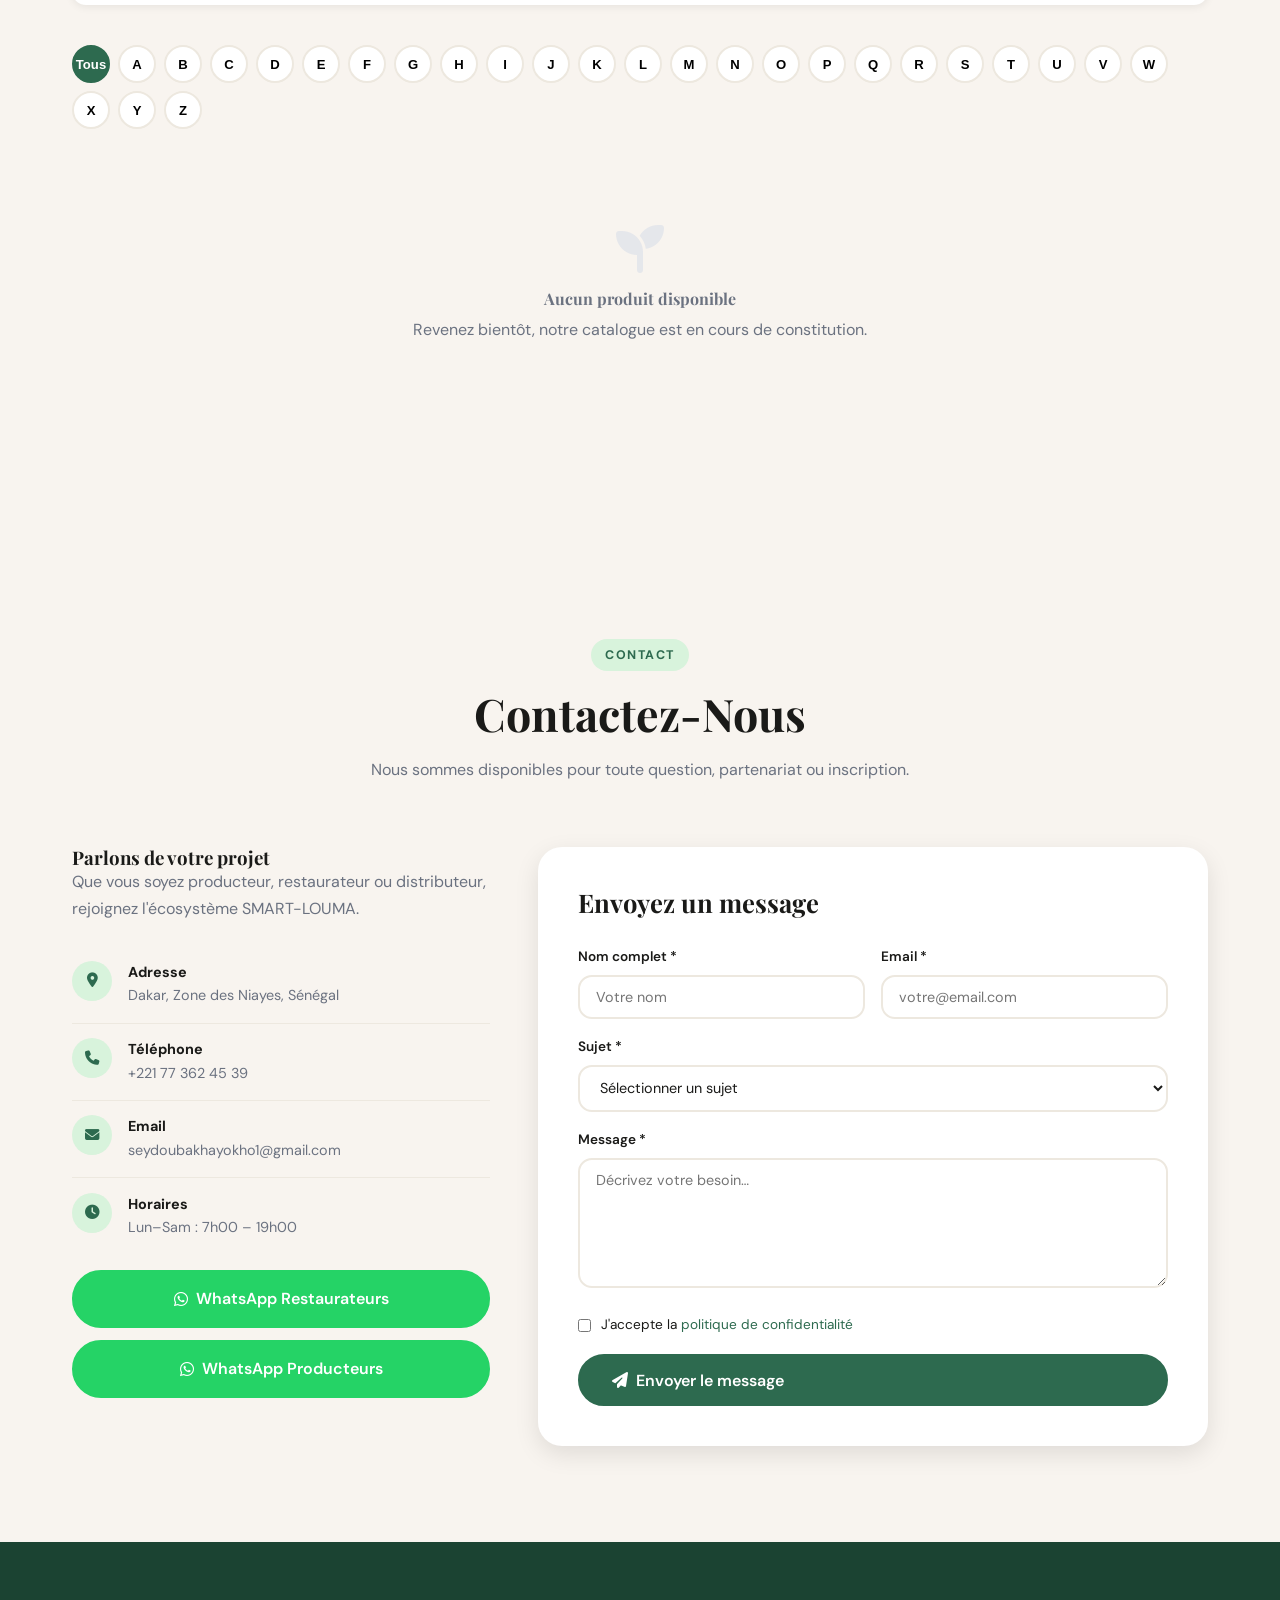
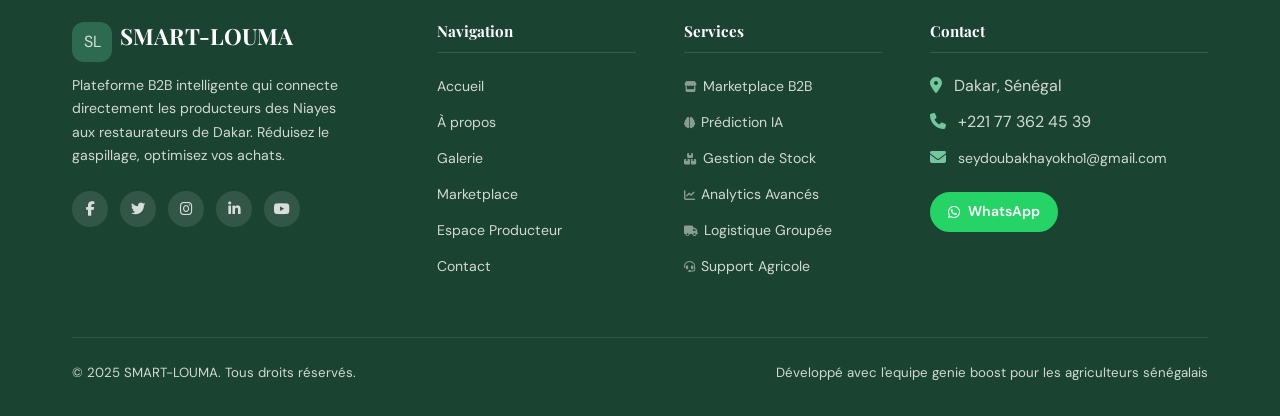
==== commit c71dc3cb: "Correction système approbation producteurs et affichage chatbot" ====
--- a/public/admin.html
+++ b/public/admin.html
@@ -1105,10 +1105,31 @@
 }
 
 function approveProducer(id) {
+  const user = DB.getUsers().find(u => u.id === id);
+  if (!user) return;
+  
   DB.updateUser(id, { status: 'active', approvedAt: new Date().toISOString() });
   renderProducersTable();
   renderDashboard();
-  toast('Producteur approuvé', 'Le compte est maintenant actif.', 'success');
+  renderApprovalsTable();
+  
+  // Envoyer une notification d'approbation via Formspree
+  fetch('https://formspree.io/f/xqapevvv', {
+    method: 'POST',
+    headers: {
+      'Content-Type': 'application/json',
+      'Accept': 'application/json'
+    },
+    body: JSON.stringify({
+      action: 'producer_approved',
+      name: user.name,
+      email: user.email,
+      company: user.company || '',
+      message: `✅ COMPTE PRODUCTEUR APPROUVÉ - ${user.name} peut maintenant se connecter à SMART-LOUMA`
+    })
+  }).catch(err => console.log('Erreur notification approbation:', err));
+  
+  toast('Producteur approuvé', `${user.name} peut maintenant se connecter. Un email de notification a été envoyé.`, 'success');
 }
 
 function rejectProducer(id) {
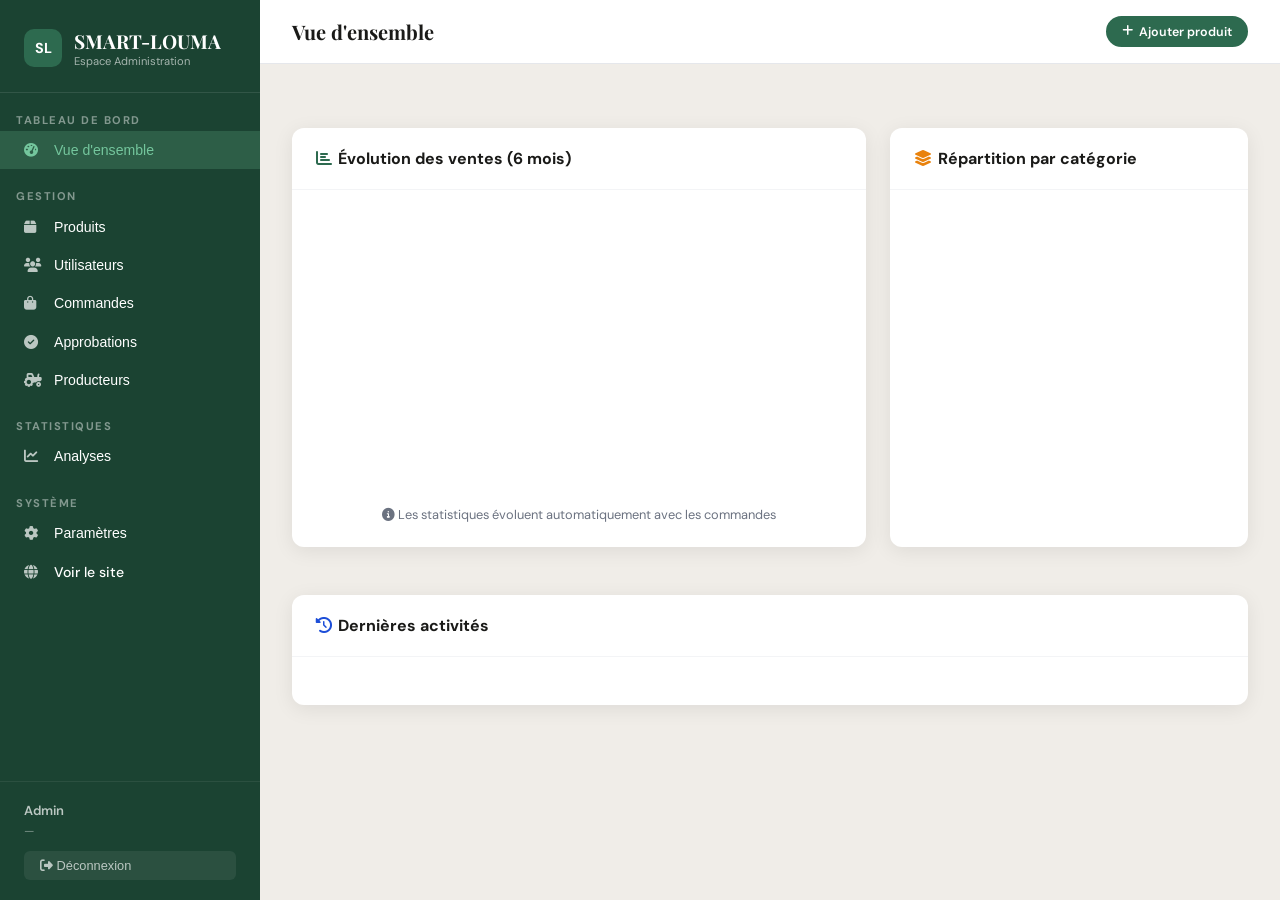
==== commit 55a75985: "jspre" ====
--- a/public/admin.html
+++ b/public/admin.html
@@ -555,19 +555,95 @@
 
 <script>
 // ═══════════════════════════════════════════════════════════════
-//  INIT
-// ═══════════════════════════════════════════════════════════════
-Auth.init();
-
-// Vérifier accès admin
-if (!Auth.isAdmin()) {
-  window.location.href = 'index.html';
-}
-
-// Remplir infos admin dans sidebar
-document.getElementById('adminName').textContent  = Auth.currentUser?.name || 'Admin';
-document.getElementById('adminEmail').textContent = Auth.currentUser?.email || '';
-document.getElementById('topbarDate').textContent = new Date().toLocaleDateString('fr-FR', { weekday:'long', year:'numeric', month:'long', day:'numeric' });
+//  INIT - VERSION JAVASCRIPT PURE
+// ═══════════════════════════════════════════════════════════════
+// Vérifier si on est sur la bonne page
+if (window.location.pathname.includes('admin.html')) {
+  initAdminDashboard();
+}
+
+function initAdminDashboard() {
+  // Créer l'admin par défaut si inexistant
+  if (!localStorage.getItem('users')) {
+    const defaultUsers = [
+      {
+        id: 1,
+        name: 'Seydou Bakhay Okho',
+        email: 'seydoubakhayokho1@gmail.com',
+        password: 'louma',
+        role: 'admin',
+        status: 'active',
+        company: 'SMART-LOUMA',
+        zone: 'Dakar',
+        created_at: new Date().toISOString()
+      }
+    ];
+    localStorage.setItem('users', JSON.stringify(defaultUsers));
+  }
+
+  // Vérifier connexion admin
+  const currentUser = JSON.parse(localStorage.getItem('currentUser') || 'null');
+  if (!currentUser || currentUser.role !== 'admin') {
+    // Rediriger vers la page de connexion simple
+    document.body.innerHTML = `
+      <div style="display:flex;align-items:center;justify-content:center;min-height:100vh;background:var(--green-dark);font-family:'DM Sans',sans-serif">
+        <div style="background:white;padding:3rem;border-radius:16px;box-shadow:0 20px 60px rgba(0,0,0,.2);max-width:400px;width:100%">
+          <h2 style="text-align:center;margin-bottom:2rem;color:var(--green)">Connexion Admin</h2>
+          <form onsubmit="adminLogin(event)">
+            <div style="margin-bottom:1rem">
+              <label style="display:block;margin-bottom:.5rem;font-weight:600">Email</label>
+              <input type="email" id="adminEmail" required style="width:100%;padding:.75rem;border:2px solid #E5E7EB;border-radius:8px;font-size:1rem">
+            </div>
+            <div style="margin-bottom:1.5rem">
+              <label style="display:block;margin-bottom:.5rem;font-weight:600">Mot de passe</label>
+              <input type="password" id="adminPassword" required style="width:100%;padding:.75rem;border:2px solid #E5E7EB;border-radius:8px;font-size:1rem">
+            </div>
+            <button type="submit" style="width:100%;padding:.75rem;background:var(--green);color:white;border:none;border-radius:8px;font-size:1rem;font-weight:600;cursor:pointer">
+              Se connecter
+            </button>
+          </form>
+          <div id="loginError" style="color:red;margin-top:1rem;text-align:center;display:none"></div>
+        </div>
+      </div>
+    `;
+    return;
+  }
+
+  // Admin connecté - initialiser le dashboard
+  document.getElementById('adminName').textContent = currentUser.name;
+  document.getElementById('adminEmail').textContent = currentUser.email;
+  document.getElementById('topbarDate').textContent = new Date().toLocaleDateString('fr-FR', { weekday:'long', year:'numeric', month:'long', day:'numeric' });
+  
+  // Initialiser les événements
+  initNavigation();
+  initTabs();
+  renderDashboard();
+  renderProducersTable();
+  renderApprovalsTable();
+}
+
+function adminLogin(event) {
+  event.preventDefault();
+  const email = document.getElementById('adminEmail').value;
+  const password = document.getElementById('adminPassword').value;
+  const errorDiv = document.getElementById('loginError');
+  
+  const users = JSON.parse(localStorage.getItem('users') || '[]');
+  const admin = users.find(u => u.email === email && u.password === password && u.role === 'admin');
+  
+  if (admin) {
+    localStorage.setItem('currentUser', JSON.stringify(admin));
+    location.reload();
+  } else {
+    errorDiv.textContent = 'Email ou mot de passe incorrect';
+    errorDiv.style.display = 'block';
+  }
+}
+
+function adminLogout() {
+  localStorage.removeItem('currentUser');
+  location.reload();
+}
 
 // Toggle sidebar mobile
 function toggleSidebar() {
@@ -632,8 +708,130 @@
 }
 
 // ═══════════════════════════════════════════════════════════════
-//  TOAST
-// ═══════════════════════════════════════════════════════════════
+//  BASE DE DONNÉES JAVASCRIPT
+// ═══════════════════════════════════════════════════════════════
+const DB = {
+  getUsers() {
+    return JSON.parse(localStorage.getItem('users') || '[]');
+  },
+  
+  saveUsers(users) {
+    localStorage.setItem('users', JSON.stringify(users));
+  },
+  
+  addUser(userData) {
+    const users = this.getUsers();
+    const newUser = {
+      id: Date.now(),
+      ...userData,
+      created_at: new Date().toISOString()
+    };
+    users.push(newUser);
+    this.saveUsers(users);
+    return newUser;
+  },
+  
+  updateUser(id, data) {
+    const users = this.getUsers();
+    const index = users.findIndex(u => u.id == id);
+    if (index !== -1) {
+      users[index] = { ...users[index], ...data };
+      this.saveUsers(users);
+    }
+  },
+  
+  deleteUser(id) {
+    const users = this.getUsers();
+    const filtered = users.filter(u => u.id != id);
+    this.saveUsers(filtered);
+  },
+  
+  getProducts() {
+    return JSON.parse(localStorage.getItem('sl_products') || '[]');
+  },
+  
+  saveProducts(products) {
+    localStorage.setItem('sl_products', JSON.stringify(products));
+  },
+  
+  createProduct(data, producer) {
+    const products = this.getProducts();
+    const newProduct = {
+      id: Date.now().toString(),
+      ...data,
+      producerId: producer.id,
+      producerName: producer.name,
+      available: data.available !== false,
+      createdAt: new Date().toISOString()
+    };
+    products.push(newProduct);
+    this.saveProducts(products);
+    return newProduct;
+  },
+  
+  updateProduct(id, data) {
+    const products = this.getProducts();
+    const index = products.findIndex(p => p.id === id);
+    if (index !== -1) {
+      products[index] = { ...products[index], ...data };
+      this.saveProducts(products);
+    }
+  },
+  
+  deleteProduct(id) {
+    const products = this.getProducts();
+    const filtered = products.filter(p => p.id !== id);
+    this.saveProducts(filtered);
+  },
+  
+  getProduct(id) {
+    const products = this.getProducts();
+    return products.find(p => p.id === id);
+  },
+  
+  getOrders() {
+    return JSON.parse(localStorage.getItem('sl_orders') || '[]');
+  },
+  
+  getStats() {
+    const users = this.getUsers();
+    const products = this.getProducts();
+    const orders = this.getOrders();
+    
+    return {
+      totalProducts: products.length,
+      availableProducts: products.filter(p => p.available).length,
+      totalProducers: users.filter(u => u.role === 'producer' && u.status === 'active').length,
+      pendingProducers: users.filter(u => u.role === 'producer' && u.status === 'pending').length,
+      totalOrders: orders.length,
+      totalRevenue: orders.reduce((sum, o) => sum + (o.total || 0), 0),
+      monthlySales: this.getMonthlySales(orders)
+    };
+  },
+  
+  getMonthlySales(orders) {
+    const months = [];
+    for (let i = 5; i >= 0; i--) {
+      const date = new Date();
+      date.setMonth(date.getMonth() - i);
+      const label = date.toLocaleDateString('fr-FR', { month: 'short' });
+      
+      const monthOrders = orders.filter(o => {
+        const orderDate = new Date(o.createdAt);
+        return orderDate.getMonth() === date.getMonth() && 
+               orderDate.getFullYear() === date.getFullYear();
+      });
+      
+      months.push({
+        label,
+        revenue: monthOrders.reduce((sum, o) => sum + (o.total || 0), 0),
+        orders: monthOrders.length,
+        qty: monthOrders.reduce((sum, o) => sum + (o.totalQty || 0), 0)
+      });
+    }
+    return months;
+  }
+};
 function toast(title, msg, type = 'success') {
   const el = document.createElement('div');
   el.className = `toast ${type}`;
@@ -1105,15 +1303,13 @@
 }
 
 function approveProducer(id) {
-  const user = DB.getUsers().find(u => u.id === id);
+  const user = DB.getUsers().find(u => u.id == id);
   if (!user) return;
   
+  // Mettre à jour le statut du producteur
   DB.updateUser(id, { status: 'active', approvedAt: new Date().toISOString() });
-  renderProducersTable();
-  renderDashboard();
-  renderApprovalsTable();
-  
-  // Envoyer une notification d'approbation via Formspree
+  
+  // Envoyer notification via Formspree
   fetch('https://formspree.io/f/xqapevvv', {
     method: 'POST',
     headers: {
@@ -1129,6 +1325,11 @@
     })
   }).catch(err => console.log('Erreur notification approbation:', err));
   
+  // Rafraîchir les tables
+  renderProducersTable();
+  renderDashboard();
+  renderApprovalsTable();
+  
   toast('Producteur approuvé', `${user.name} peut maintenant se connecter. Un email de notification a été envoyé.`, 'success');
 }
 
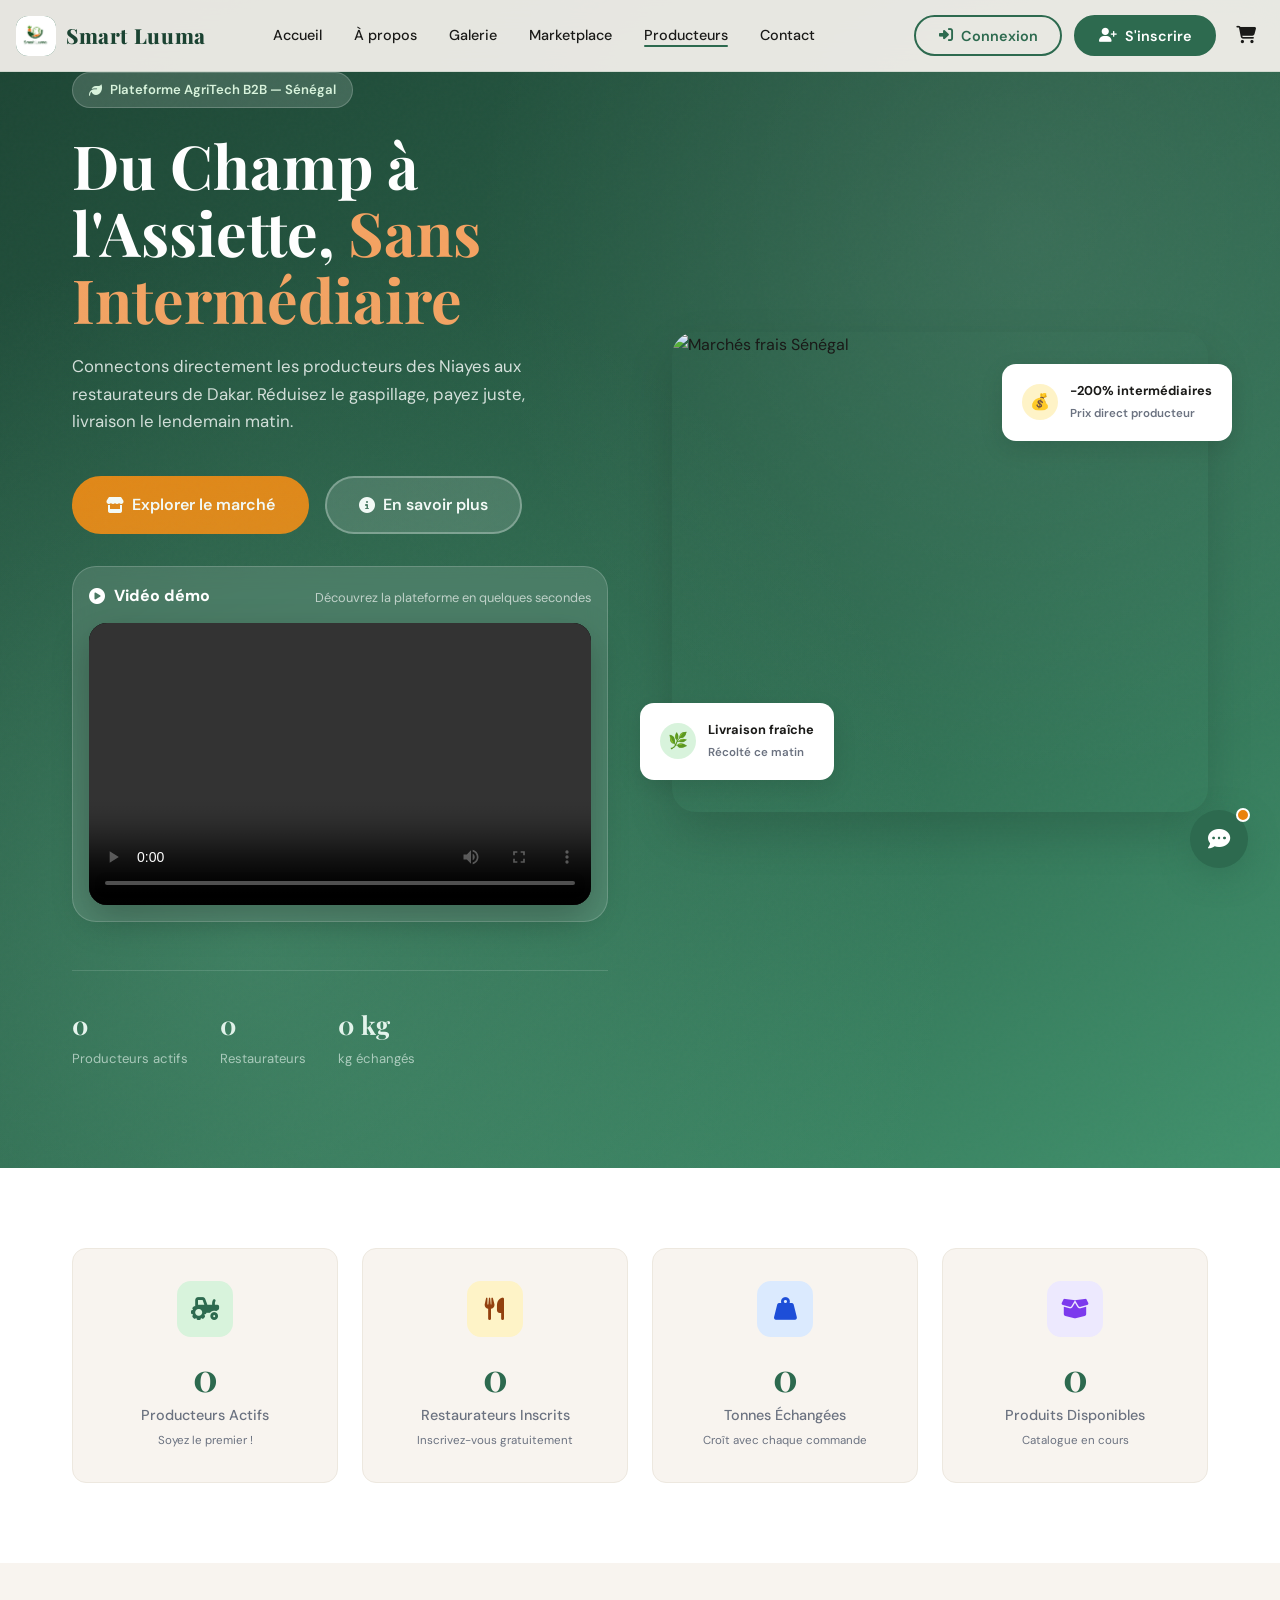
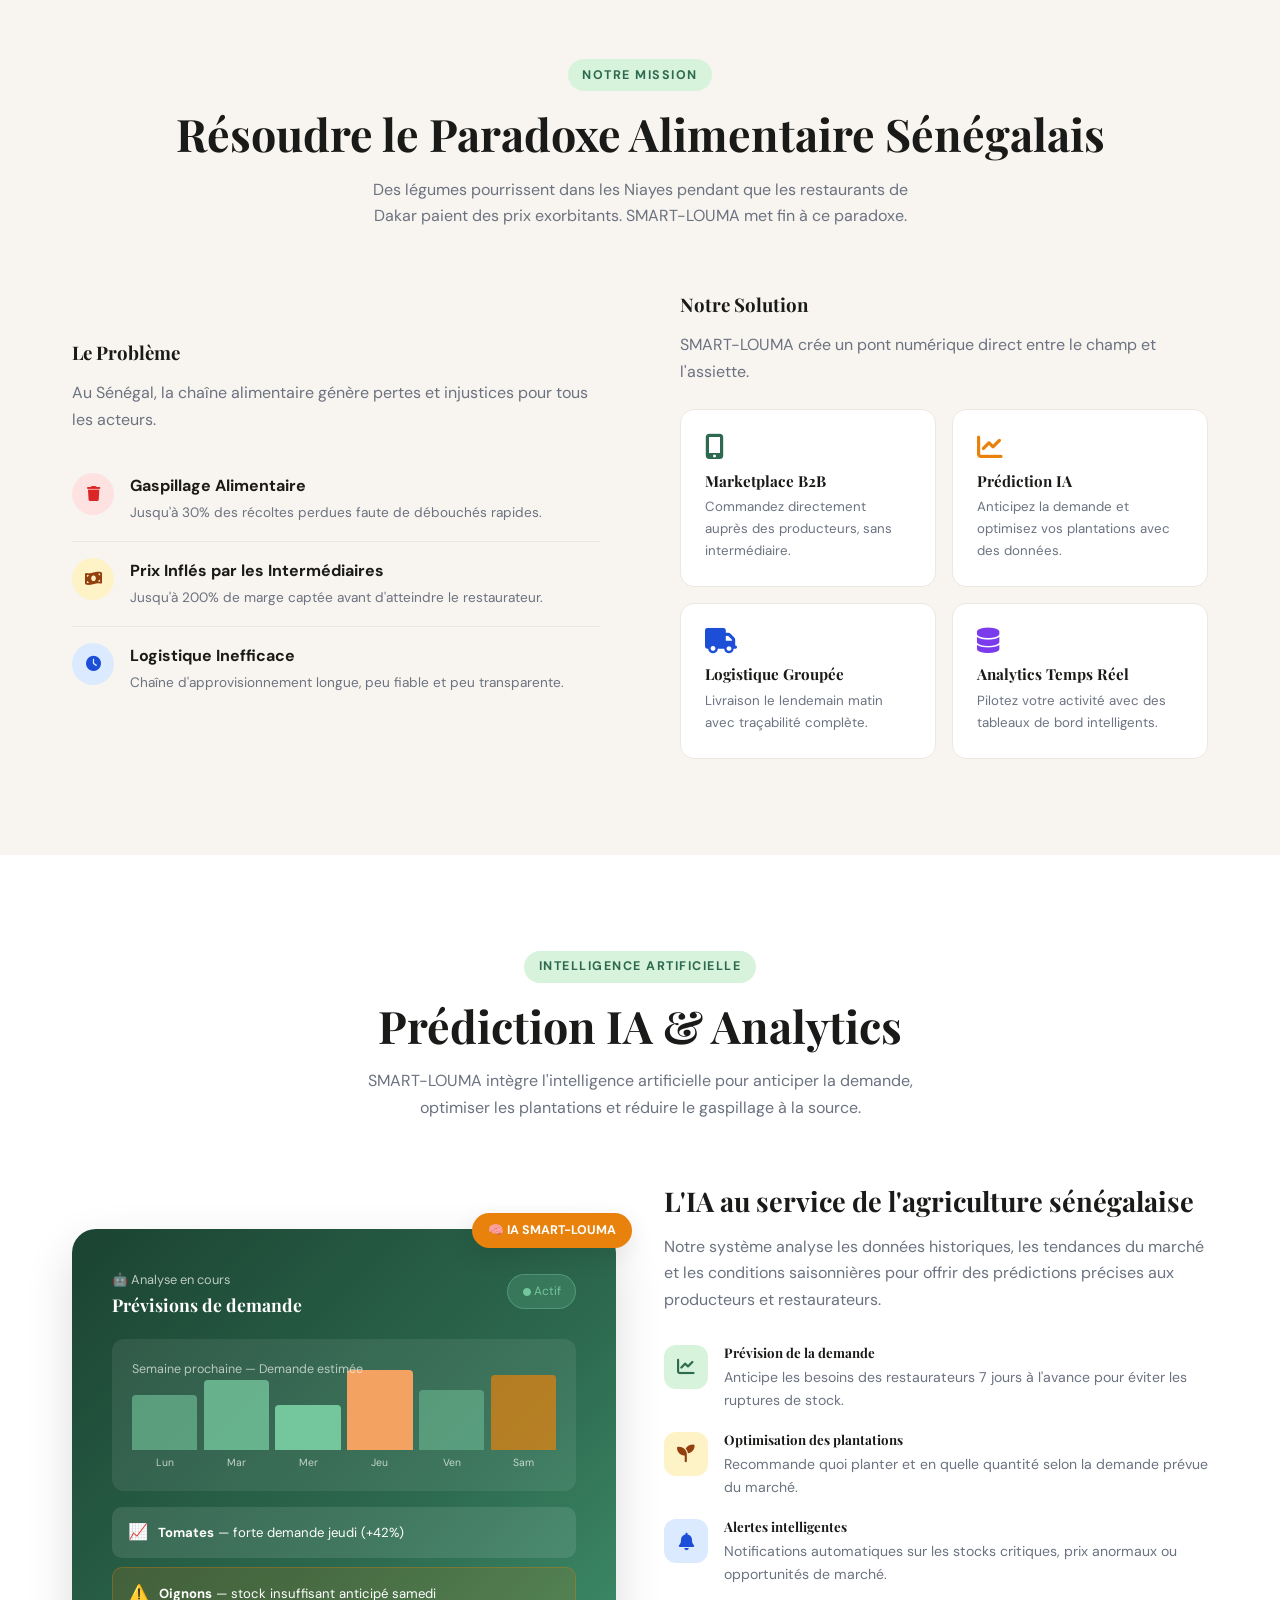
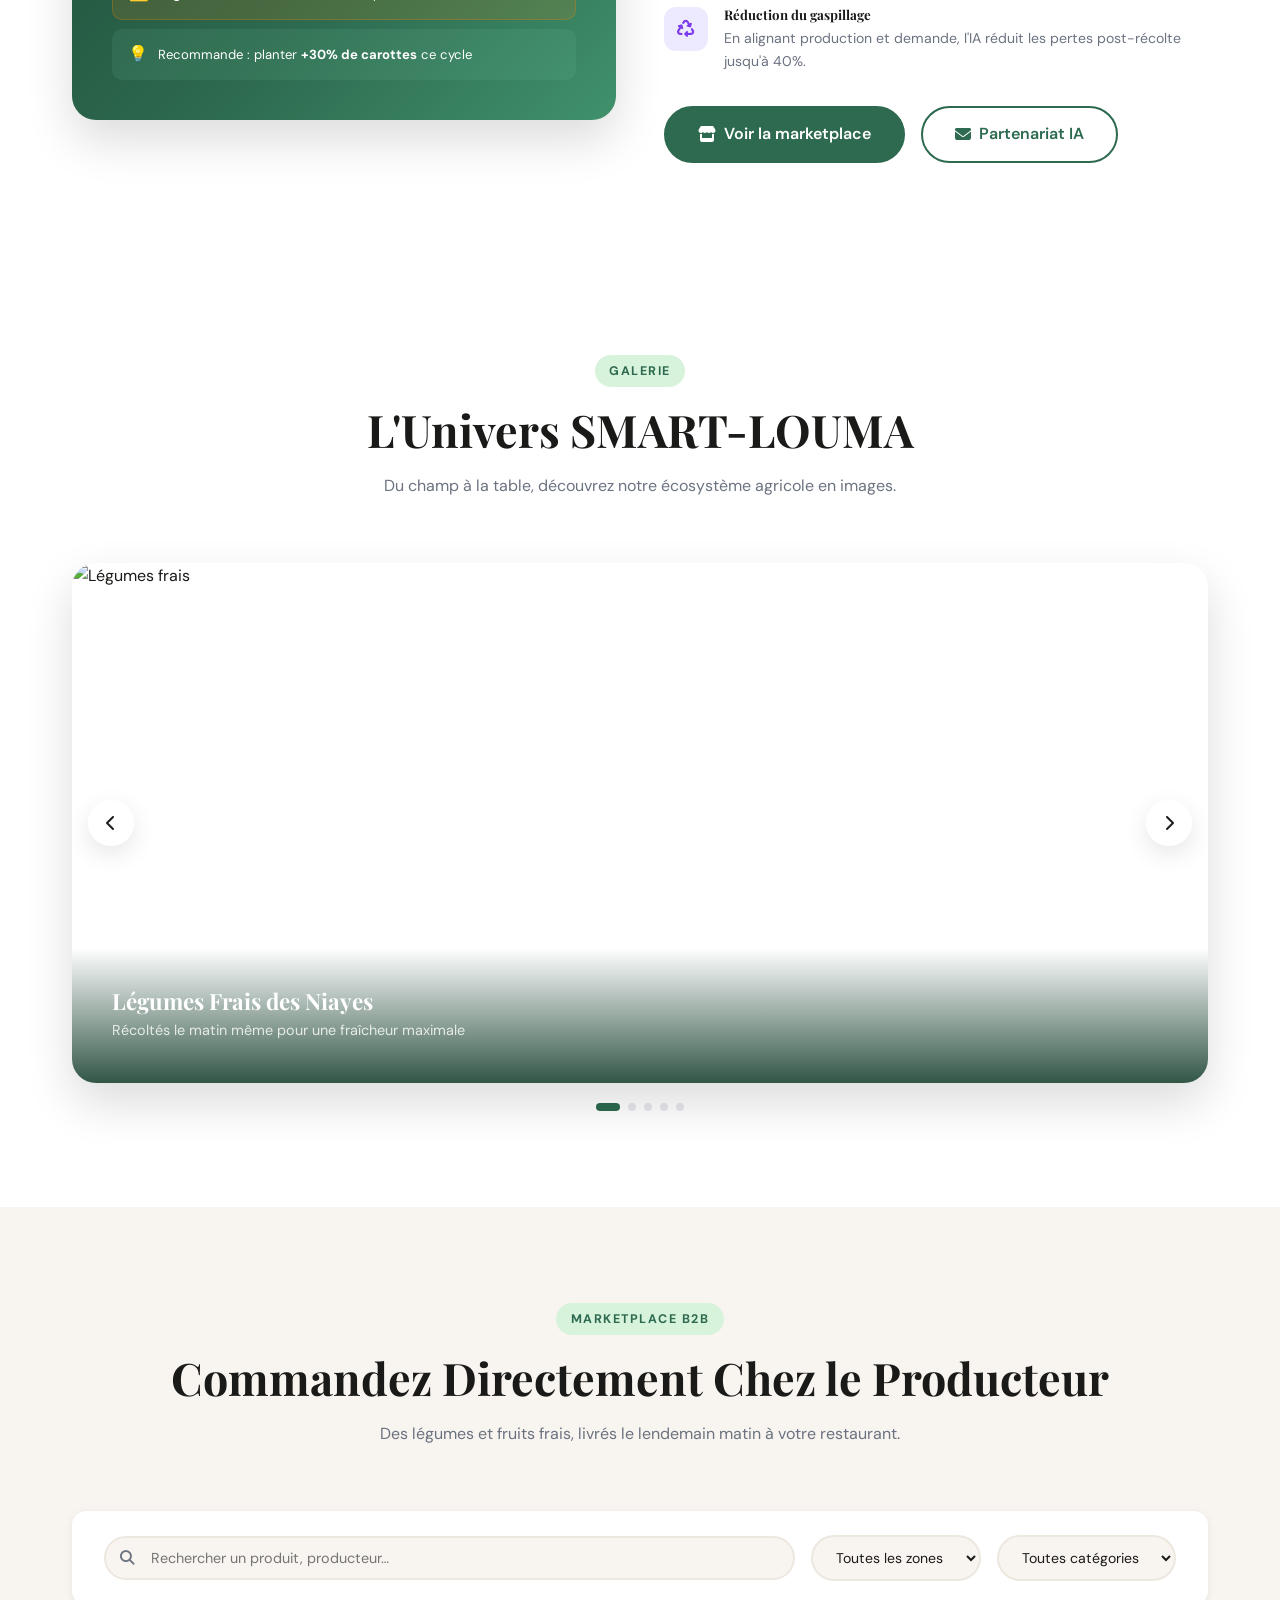
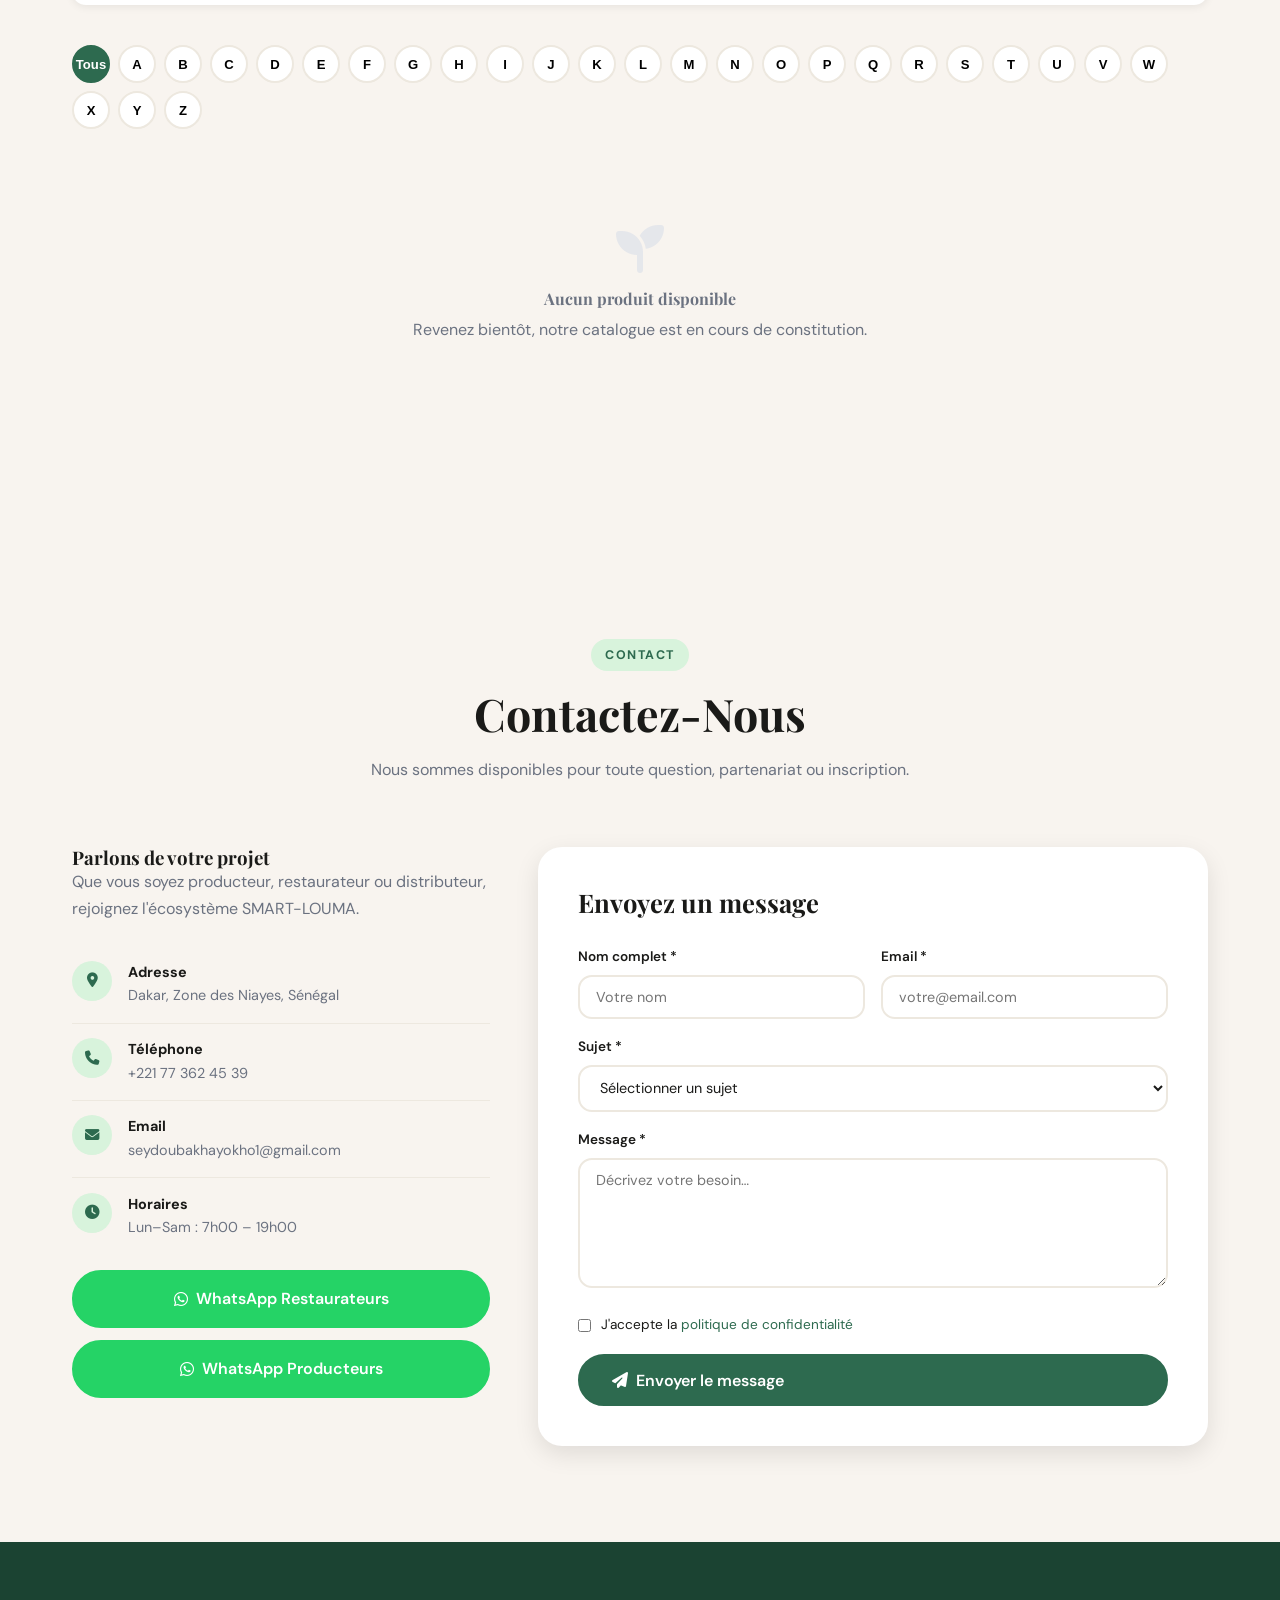
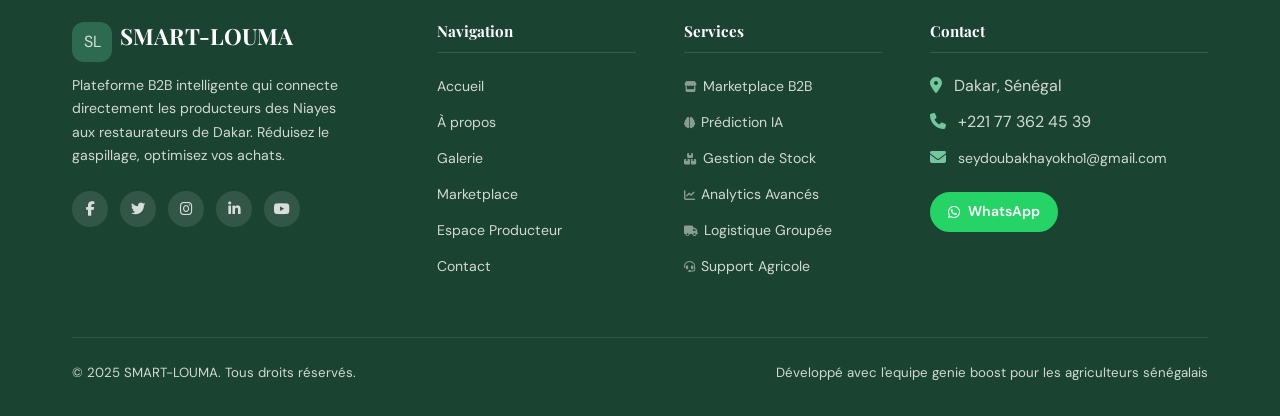
==== commit a2b65ade: "dfrt" ====
--- a/public/admin.html
+++ b/public/admin.html
@@ -555,95 +555,19 @@
 
 <script>
 // ═══════════════════════════════════════════════════════════════
-//  INIT - VERSION JAVASCRIPT PURE
-// ═══════════════════════════════════════════════════════════════
-// Vérifier si on est sur la bonne page
-if (window.location.pathname.includes('admin.html')) {
-  initAdminDashboard();
-}
-
-function initAdminDashboard() {
-  // Créer l'admin par défaut si inexistant
-  if (!localStorage.getItem('users')) {
-    const defaultUsers = [
-      {
-        id: 1,
-        name: 'Seydou Bakhay Okho',
-        email: 'seydoubakhayokho1@gmail.com',
-        password: 'louma',
-        role: 'admin',
-        status: 'active',
-        company: 'SMART-LOUMA',
-        zone: 'Dakar',
-        created_at: new Date().toISOString()
-      }
-    ];
-    localStorage.setItem('users', JSON.stringify(defaultUsers));
-  }
-
-  // Vérifier connexion admin
-  const currentUser = JSON.parse(localStorage.getItem('currentUser') || 'null');
-  if (!currentUser || currentUser.role !== 'admin') {
-    // Rediriger vers la page de connexion simple
-    document.body.innerHTML = `
-      <div style="display:flex;align-items:center;justify-content:center;min-height:100vh;background:var(--green-dark);font-family:'DM Sans',sans-serif">
-        <div style="background:white;padding:3rem;border-radius:16px;box-shadow:0 20px 60px rgba(0,0,0,.2);max-width:400px;width:100%">
-          <h2 style="text-align:center;margin-bottom:2rem;color:var(--green)">Connexion Admin</h2>
-          <form onsubmit="adminLogin(event)">
-            <div style="margin-bottom:1rem">
-              <label style="display:block;margin-bottom:.5rem;font-weight:600">Email</label>
-              <input type="email" id="adminEmail" required style="width:100%;padding:.75rem;border:2px solid #E5E7EB;border-radius:8px;font-size:1rem">
-            </div>
-            <div style="margin-bottom:1.5rem">
-              <label style="display:block;margin-bottom:.5rem;font-weight:600">Mot de passe</label>
-              <input type="password" id="adminPassword" required style="width:100%;padding:.75rem;border:2px solid #E5E7EB;border-radius:8px;font-size:1rem">
-            </div>
-            <button type="submit" style="width:100%;padding:.75rem;background:var(--green);color:white;border:none;border-radius:8px;font-size:1rem;font-weight:600;cursor:pointer">
-              Se connecter
-            </button>
-          </form>
-          <div id="loginError" style="color:red;margin-top:1rem;text-align:center;display:none"></div>
-        </div>
-      </div>
-    `;
-    return;
-  }
-
-  // Admin connecté - initialiser le dashboard
-  document.getElementById('adminName').textContent = currentUser.name;
-  document.getElementById('adminEmail').textContent = currentUser.email;
-  document.getElementById('topbarDate').textContent = new Date().toLocaleDateString('fr-FR', { weekday:'long', year:'numeric', month:'long', day:'numeric' });
-  
-  // Initialiser les événements
-  initNavigation();
-  initTabs();
-  renderDashboard();
-  renderProducersTable();
-  renderApprovalsTable();
-}
-
-function adminLogin(event) {
-  event.preventDefault();
-  const email = document.getElementById('adminEmail').value;
-  const password = document.getElementById('adminPassword').value;
-  const errorDiv = document.getElementById('loginError');
-  
-  const users = JSON.parse(localStorage.getItem('users') || '[]');
-  const admin = users.find(u => u.email === email && u.password === password && u.role === 'admin');
-  
-  if (admin) {
-    localStorage.setItem('currentUser', JSON.stringify(admin));
-    location.reload();
-  } else {
-    errorDiv.textContent = 'Email ou mot de passe incorrect';
-    errorDiv.style.display = 'block';
-  }
-}
-
-function adminLogout() {
-  localStorage.removeItem('currentUser');
-  location.reload();
-}
+//  INIT
+// ═══════════════════════════════════════════════════════════════
+Auth.init();
+
+// Vérifier accès admin
+if (!Auth.isAdmin()) {
+  window.location.href = 'index.html';
+}
+
+// Remplir infos admin dans sidebar
+document.getElementById('adminName').textContent  = Auth.currentUser?.name || 'Admin';
+document.getElementById('adminEmail').textContent = Auth.currentUser?.email || '';
+document.getElementById('topbarDate').textContent = new Date().toLocaleDateString('fr-FR', { weekday:'long', year:'numeric', month:'long', day:'numeric' });
 
 // Toggle sidebar mobile
 function toggleSidebar() {
@@ -708,130 +632,8 @@
 }
 
 // ═══════════════════════════════════════════════════════════════
-//  BASE DE DONNÉES JAVASCRIPT
-// ═══════════════════════════════════════════════════════════════
-const DB = {
-  getUsers() {
-    return JSON.parse(localStorage.getItem('users') || '[]');
-  },
-  
-  saveUsers(users) {
-    localStorage.setItem('users', JSON.stringify(users));
-  },
-  
-  addUser(userData) {
-    const users = this.getUsers();
-    const newUser = {
-      id: Date.now(),
-      ...userData,
-      created_at: new Date().toISOString()
-    };
-    users.push(newUser);
-    this.saveUsers(users);
-    return newUser;
-  },
-  
-  updateUser(id, data) {
-    const users = this.getUsers();
-    const index = users.findIndex(u => u.id == id);
-    if (index !== -1) {
-      users[index] = { ...users[index], ...data };
-      this.saveUsers(users);
-    }
-  },
-  
-  deleteUser(id) {
-    const users = this.getUsers();
-    const filtered = users.filter(u => u.id != id);
-    this.saveUsers(filtered);
-  },
-  
-  getProducts() {
-    return JSON.parse(localStorage.getItem('sl_products') || '[]');
-  },
-  
-  saveProducts(products) {
-    localStorage.setItem('sl_products', JSON.stringify(products));
-  },
-  
-  createProduct(data, producer) {
-    const products = this.getProducts();
-    const newProduct = {
-      id: Date.now().toString(),
-      ...data,
-      producerId: producer.id,
-      producerName: producer.name,
-      available: data.available !== false,
-      createdAt: new Date().toISOString()
-    };
-    products.push(newProduct);
-    this.saveProducts(products);
-    return newProduct;
-  },
-  
-  updateProduct(id, data) {
-    const products = this.getProducts();
-    const index = products.findIndex(p => p.id === id);
-    if (index !== -1) {
-      products[index] = { ...products[index], ...data };
-      this.saveProducts(products);
-    }
-  },
-  
-  deleteProduct(id) {
-    const products = this.getProducts();
-    const filtered = products.filter(p => p.id !== id);
-    this.saveProducts(filtered);
-  },
-  
-  getProduct(id) {
-    const products = this.getProducts();
-    return products.find(p => p.id === id);
-  },
-  
-  getOrders() {
-    return JSON.parse(localStorage.getItem('sl_orders') || '[]');
-  },
-  
-  getStats() {
-    const users = this.getUsers();
-    const products = this.getProducts();
-    const orders = this.getOrders();
-    
-    return {
-      totalProducts: products.length,
-      availableProducts: products.filter(p => p.available).length,
-      totalProducers: users.filter(u => u.role === 'producer' && u.status === 'active').length,
-      pendingProducers: users.filter(u => u.role === 'producer' && u.status === 'pending').length,
-      totalOrders: orders.length,
-      totalRevenue: orders.reduce((sum, o) => sum + (o.total || 0), 0),
-      monthlySales: this.getMonthlySales(orders)
-    };
-  },
-  
-  getMonthlySales(orders) {
-    const months = [];
-    for (let i = 5; i >= 0; i--) {
-      const date = new Date();
-      date.setMonth(date.getMonth() - i);
-      const label = date.toLocaleDateString('fr-FR', { month: 'short' });
-      
-      const monthOrders = orders.filter(o => {
-        const orderDate = new Date(o.createdAt);
-        return orderDate.getMonth() === date.getMonth() && 
-               orderDate.getFullYear() === date.getFullYear();
-      });
-      
-      months.push({
-        label,
-        revenue: monthOrders.reduce((sum, o) => sum + (o.total || 0), 0),
-        orders: monthOrders.length,
-        qty: monthOrders.reduce((sum, o) => sum + (o.totalQty || 0), 0)
-      });
-    }
-    return months;
-  }
-};
+//  TOAST
+// ═══════════════════════════════════════════════════════════════
 function toast(title, msg, type = 'success') {
   const el = document.createElement('div');
   el.className = `toast ${type}`;
@@ -1303,34 +1105,10 @@
 }
 
 function approveProducer(id) {
-  const user = DB.getUsers().find(u => u.id == id);
-  if (!user) return;
-  
-  // Mettre à jour le statut du producteur
   DB.updateUser(id, { status: 'active', approvedAt: new Date().toISOString() });
-  
-  // Envoyer notification via Formspree
-  fetch('https://formspree.io/f/xqapevvv', {
-    method: 'POST',
-    headers: {
-      'Content-Type': 'application/json',
-      'Accept': 'application/json'
-    },
-    body: JSON.stringify({
-      action: 'producer_approved',
-      name: user.name,
-      email: user.email,
-      company: user.company || '',
-      message: `✅ COMPTE PRODUCTEUR APPROUVÉ - ${user.name} peut maintenant se connecter à SMART-LOUMA`
-    })
-  }).catch(err => console.log('Erreur notification approbation:', err));
-  
-  // Rafraîchir les tables
   renderProducersTable();
   renderDashboard();
-  renderApprovalsTable();
-  
-  toast('Producteur approuvé', `${user.name} peut maintenant se connecter. Un email de notification a été envoyé.`, 'success');
+  toast('Producteur approuvé', 'Le compte est maintenant actif.', 'success');
 }
 
 function rejectProducer(id) {
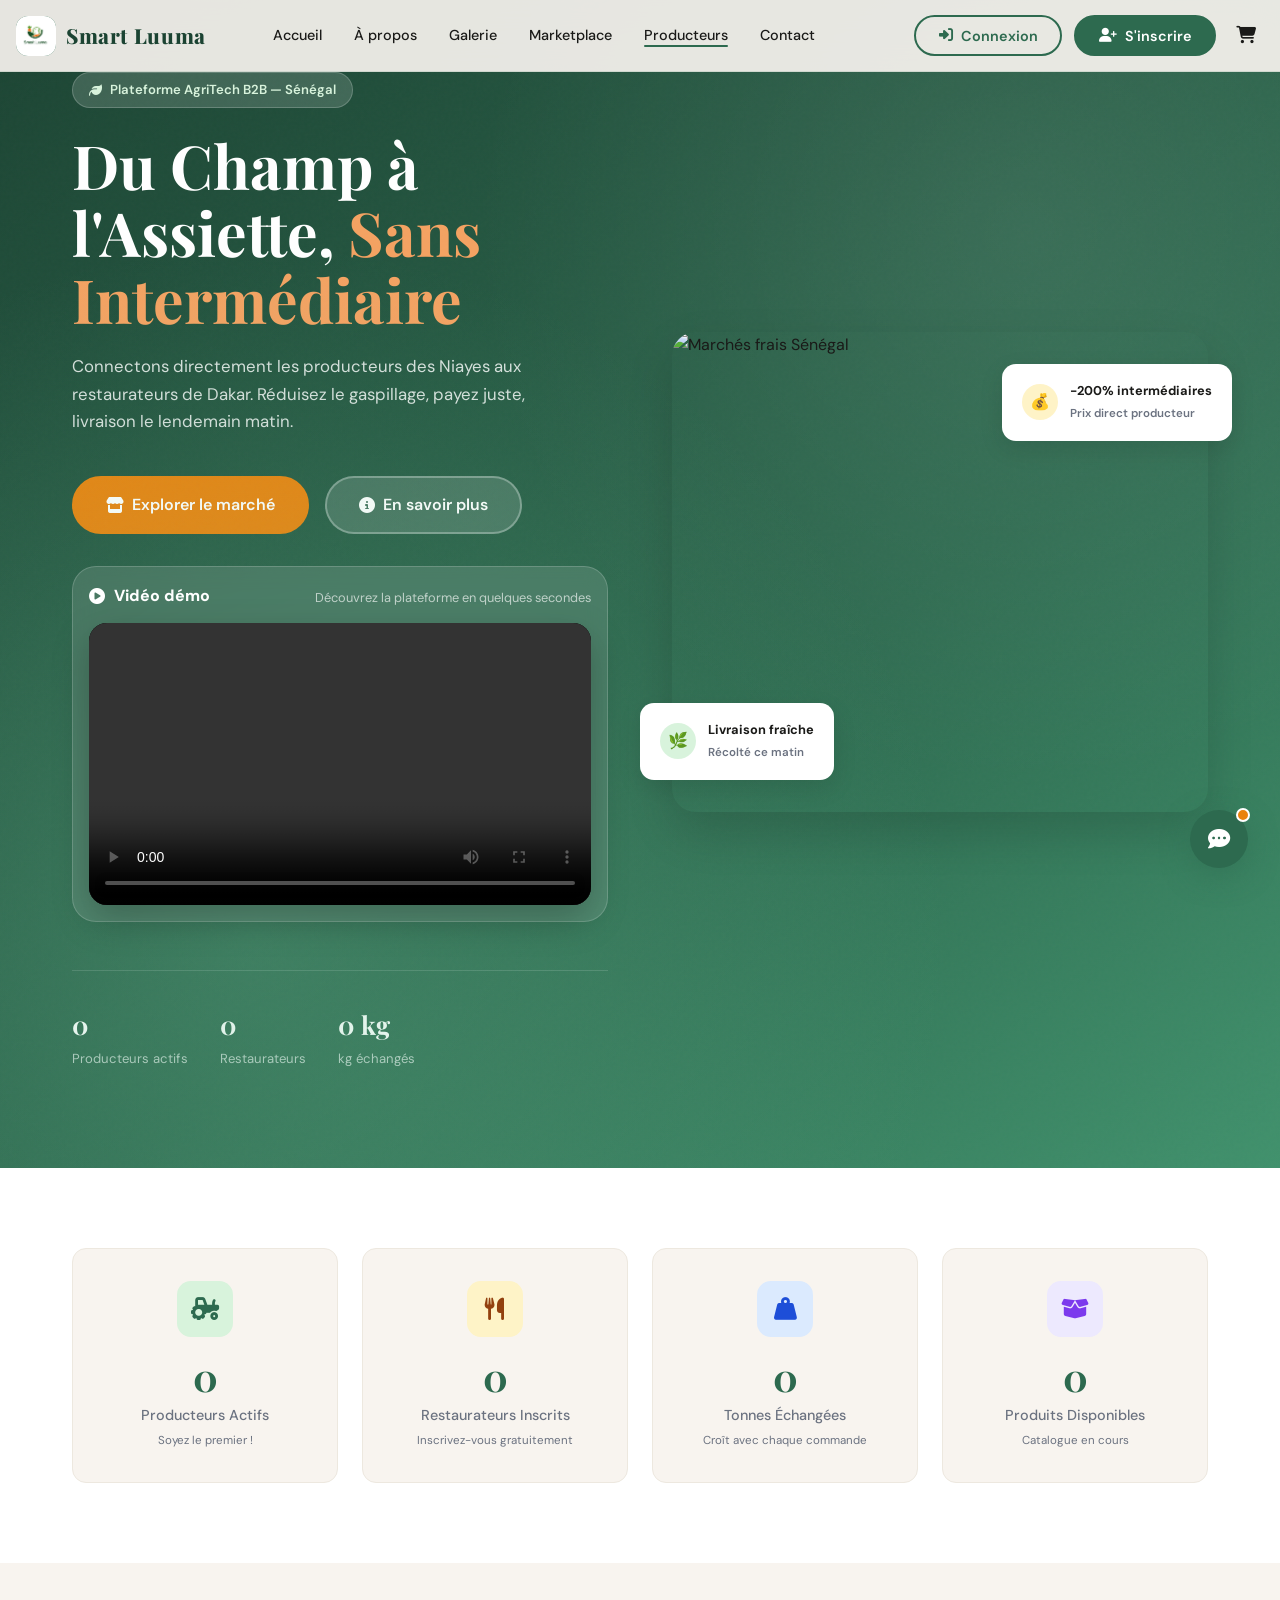
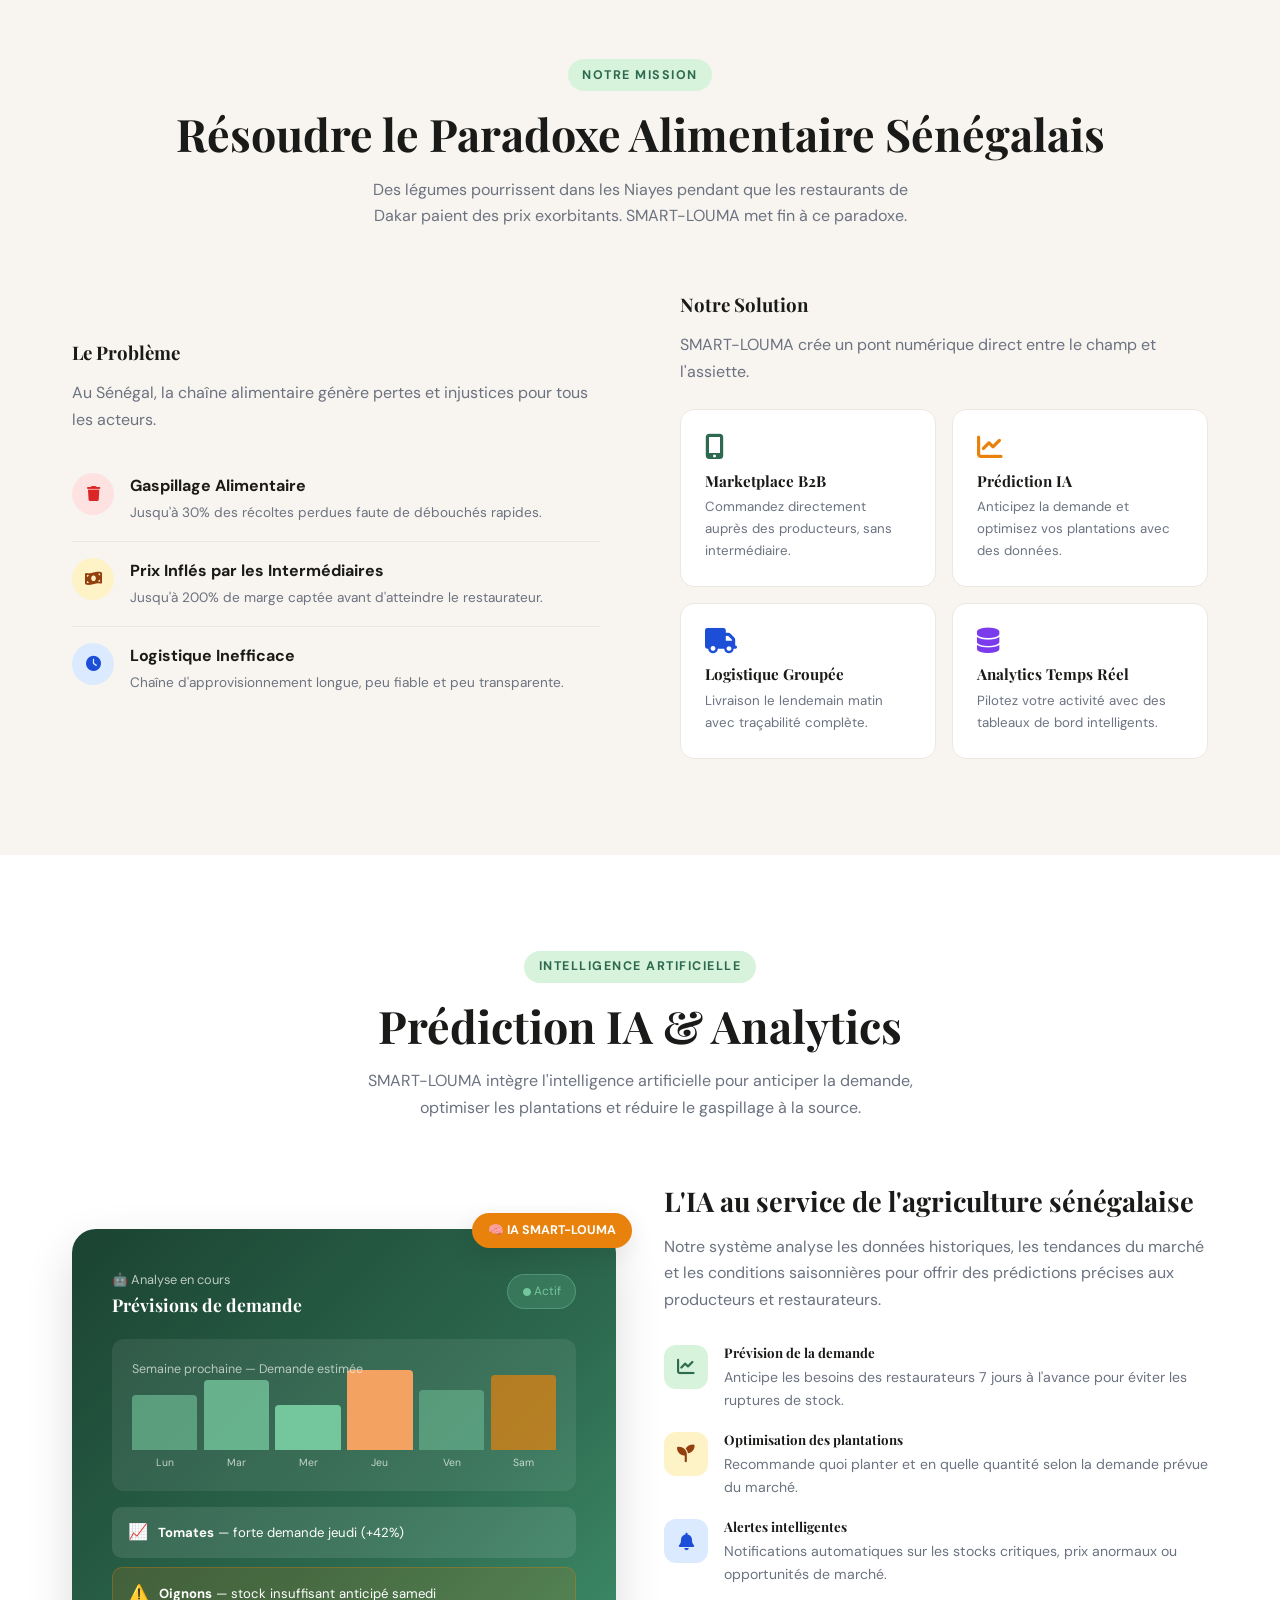
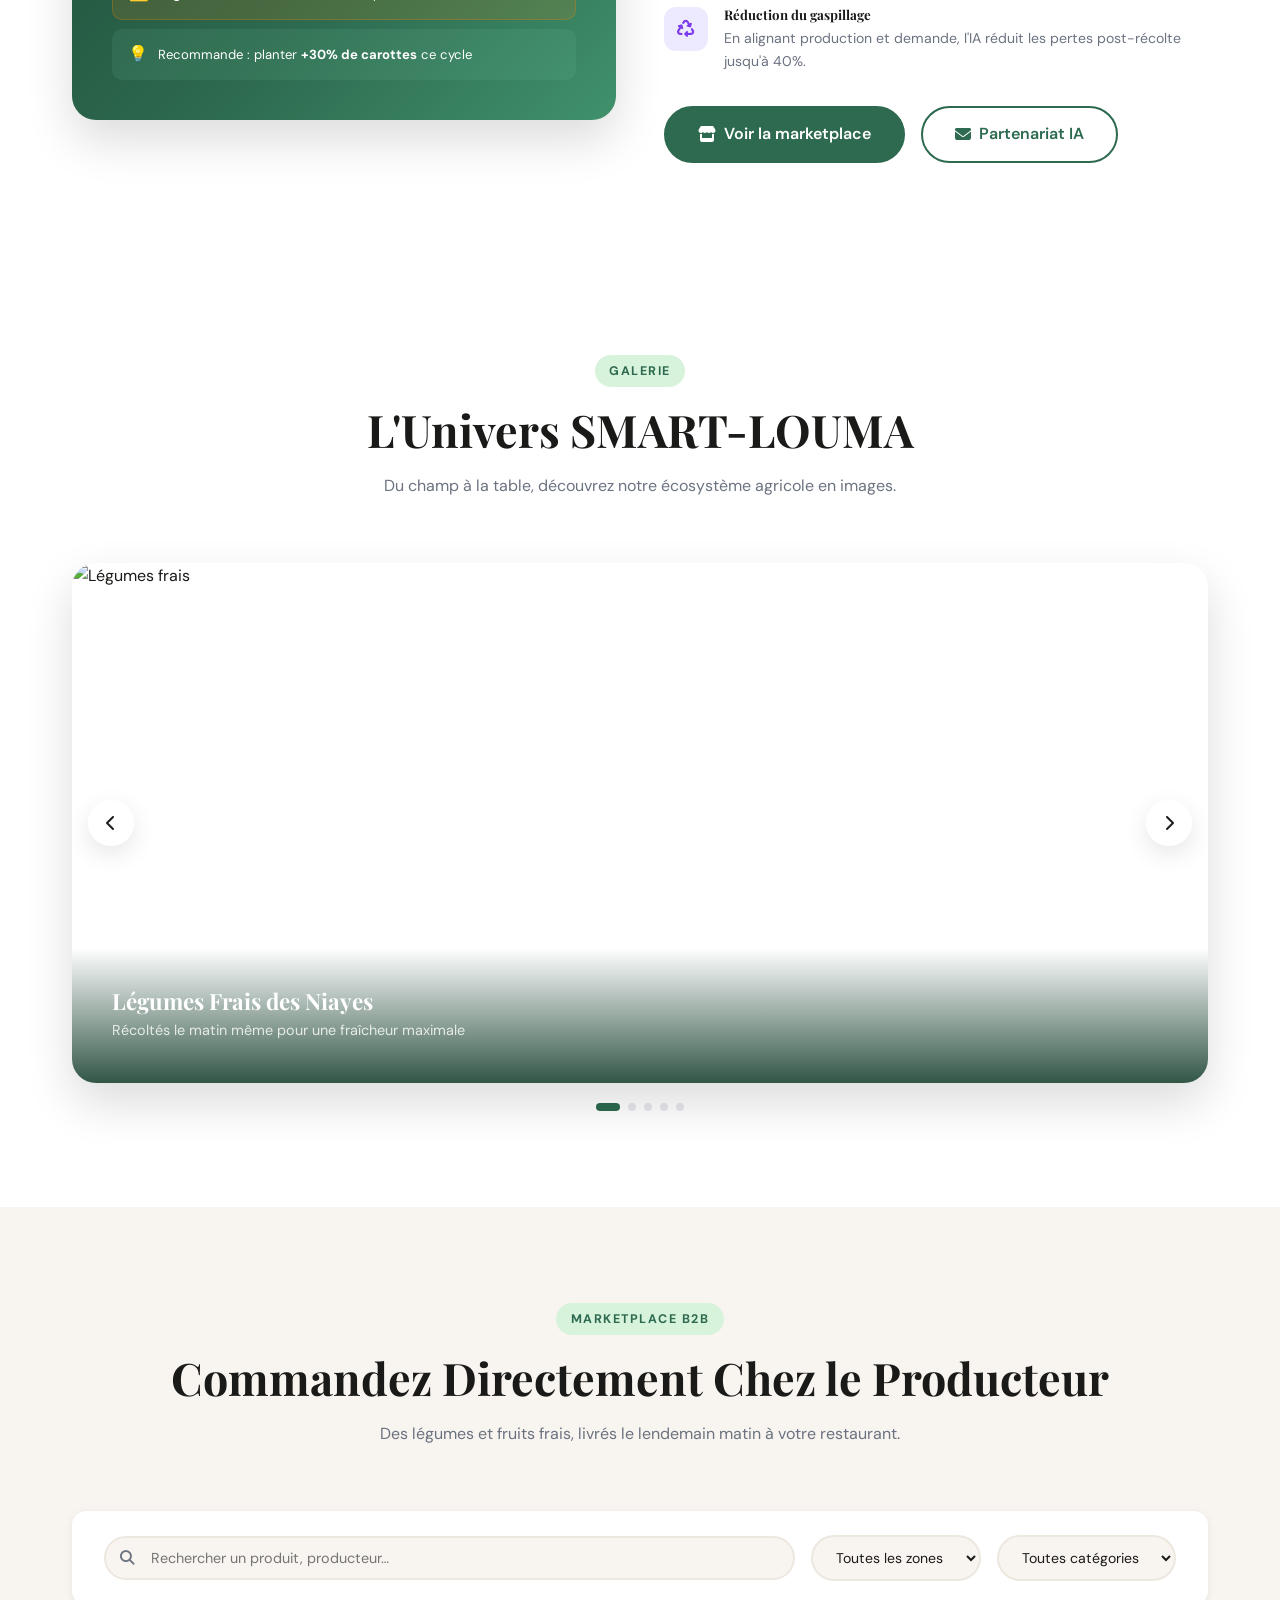
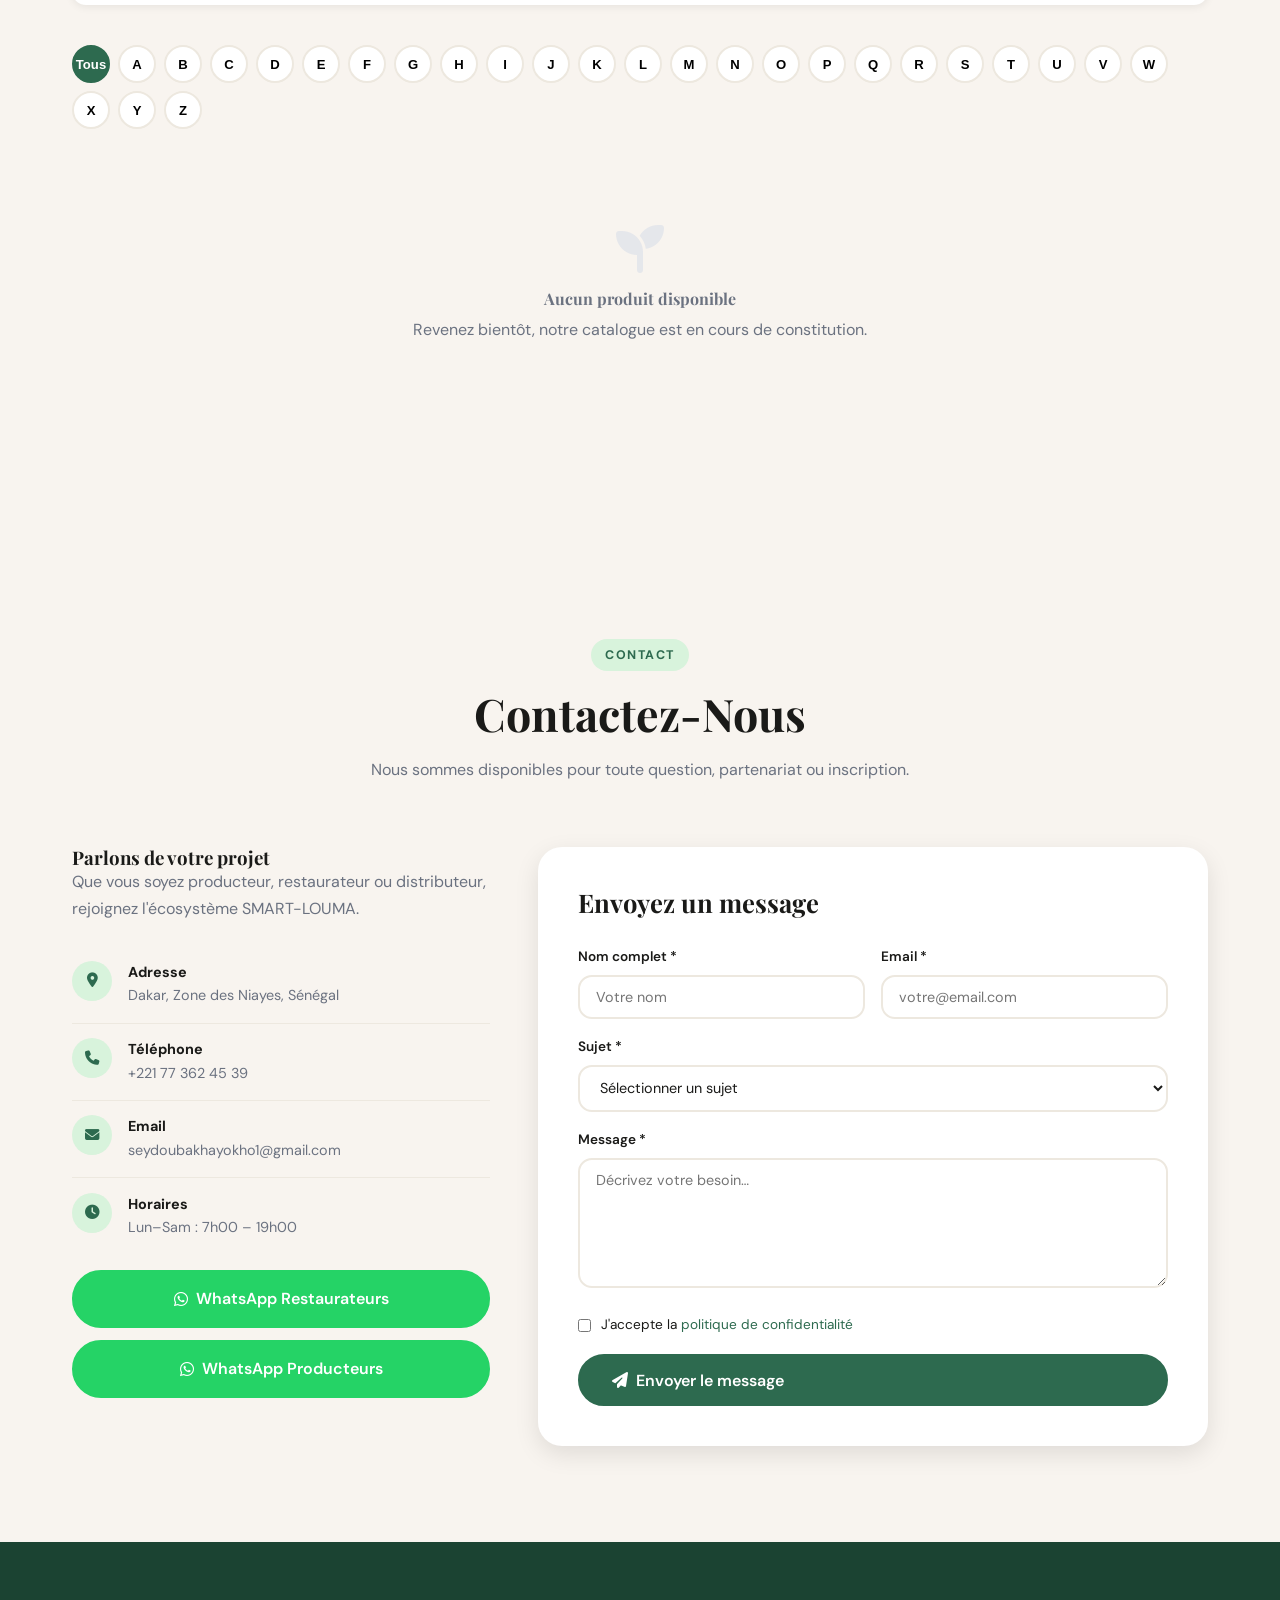
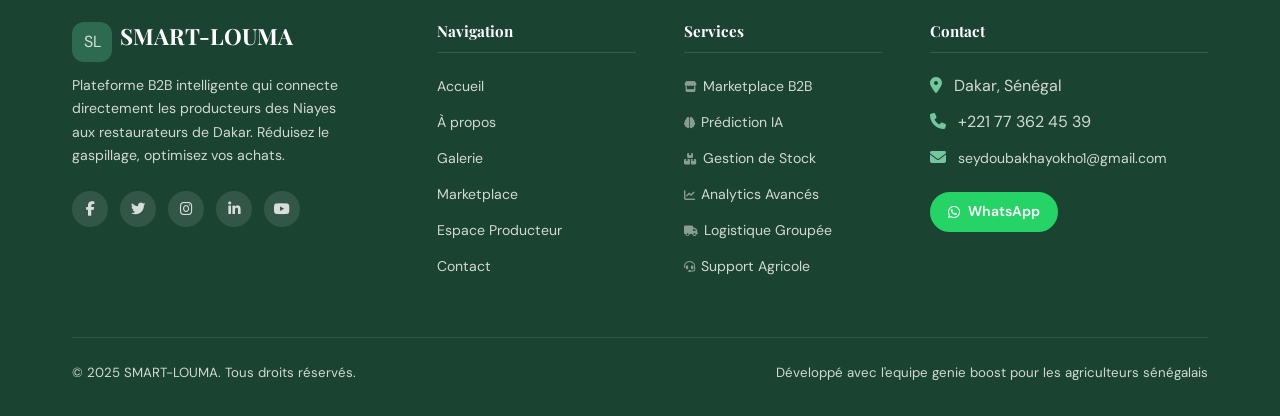
==== commit b79405f8: "Admin 100% JS, chatbot lisible, approbations en cartes" ====
--- a/public/admin.html
+++ b/public/admin.html
@@ -8,12 +8,7 @@
   <link href="https://fonts.googleapis.com/css2?family=Playfair+Display:wght@700;900&family=DM+Sans:wght@300;400;500;600;700&display=swap" rel="stylesheet">
   <link rel="stylesheet" href="https://cdnjs.cloudflare.com/ajax/libs/font-awesome/6.4.0/css/all.min.css">
   <script src="https://cdn.jsdelivr.net/npm/chart.js"></script>
-  <script>
-    // Si servi depuis Laravel (port 8000), rediriger vers le dashboard Blade
-    if (window.location.port === '8000' && window.location.pathname.includes('admin')) {
-      window.location.replace('/admin');
-    }
-  </script>
+  <!-- Admin 100% JavaScript (db.js) — pas de Laravel -->
   <script src="db.js"></script>
   <style>
     :root {
@@ -179,6 +174,26 @@
     /* ── EMPTY STATE ── */
     .empty{text-align:center;padding:3rem;color:var(--gray)}
     .empty i{font-size:2.5rem;color:#D1D5DB;display:block;margin-bottom:.75rem}
+
+    /* ── APPROBATIONS (cartes) ── */
+    .approvals-list{display:flex;flex-direction:column;gap:1.25rem}
+    .approval-card{
+      background:#F9FAFB;border:2px solid #E5E7EB;border-radius:var(--radius);
+      padding:1.25rem 1.5rem;display:grid;grid-template-columns:1fr auto;gap:1rem;align-items:center;
+    }
+    .approval-card:hover{border-color:var(--green-light);background:#fff}
+    .approval-info h4{margin-bottom:.35rem;font-size:1.1rem}
+    .approval-info p{margin:0;font-size:.88rem;color:var(--gray)}
+    .approval-actions{display:flex;gap:.75rem;flex-wrap:wrap}
+    .approval-actions .btn{padding:.7rem 1.25rem;font-size:.95rem;min-width:140px}
+    .approval-actions .btn-primary{background:var(--green)}
+    .approval-actions .btn-danger{background:var(--red);color:#fff;border:none}
+    .approval-actions .btn-danger:hover{background:#B91C1C}
+    @media(max-width:640px){
+      .approval-card{grid-template-columns:1fr}
+      .approval-actions{width:100%;justify-content:stretch}
+      .approval-actions .btn{flex:1}
+    }
 
     /* ── RESPONSIVE ── */
     @media(max-width:1100px){
@@ -354,21 +369,16 @@
       </div>
     </div>
 
-    <!-- ===== APPROBATIONS PRODUCTEURS (vue simple) ===== -->
+    <!-- ===== APPROBATIONS PRODUCTEURS ===== -->
     <div class="section" id="sec-approvals">
       <div class="card">
         <div class="card-header">
           <h3><i class="fas fa-check-circle" style="color:var(--amber);margin-right:.4rem"></i>Demandes d'approbation producteurs</h3>
+          <span id="approvalsCountBadge" class="badge badge-amber" style="font-size:.9rem;padding:.4rem .75rem">0</span>
         </div>
         <div class="card-body">
-          <table>
-            <thead>
-              <tr>
-                <th>Nom</th><th>Email</th><th>Entreprise</th><th>Zone</th><th>Inscrit le</th><th>Actions</th>
-              </tr>
-            </thead>
-            <tbody id="approvalsTableBody"><!-- injecté --></tbody>
-          </table>
+          <p style="margin-bottom:1.25rem;color:var(--gray);font-size:.9rem">Les producteurs qui viennent de s'inscrire apparaissent ici. <strong>Confirmer</strong> pour les activer, <strong>Refuser</strong> pour supprimer la demande.</p>
+          <div id="approvalsList" class="approvals-list"><!-- cartes injectées --></div>
         </div>
       </div>
     </div>
@@ -1079,43 +1089,49 @@
     </tr>`).join('');
 }
 
-// Vue simple des demandes d'approbation (section "Approbations")
+// Demandes d'approbation (section Approbations) — affichage en cartes
 function renderApprovalsTable() {
   const pending = DB.getUsers().filter(u => u.role === 'producer' && u.status === 'pending');
-  const tbody = document.getElementById('approvalsTableBody');
-  if (!tbody) return;
+  const listEl = document.getElementById('approvalsList');
+  const badgeEl = document.getElementById('approvalsCountBadge');
+  if (badgeEl) badgeEl.textContent = pending.length;
+  if (!listEl) return;
 
   if (pending.length === 0) {
-    tbody.innerHTML = `<tr><td colspan="6"><div class="empty"><i class="fas fa-tractor"></i><p>Aucune demande d'approbation en attente</p><small>Les nouvelles inscriptions producteurs apparaîtront ici automatiquement.</small></div></td></tr>`;
+    listEl.innerHTML = '<div class="empty"><i class="fas fa-check-circle"></i><p>Aucune demande d\'approbation en attente</p><small>Dès qu\'un producteur s\'inscrit sur le site, sa demande apparaîtra ici.</small></div>';
     return;
   }
 
-  tbody.innerHTML = pending.map(u => `
-    <tr>
-      <td><strong>${u.name}</strong></td>
-      <td>${u.email}</td>
-      <td>${u.company || '—'}</td>
-      <td>${u.zone || '—'}</td>
-      <td>${new Date(u.createdAt).toLocaleDateString('fr-FR')}</td>
-      <td style="display:flex;gap:.35rem;flex-wrap:wrap">
-        <button class="btn btn-sm btn-primary" onclick="approveProducer('${u.id}')"><i class="fas fa-check"></i> Approuver</button>
-        <button class="btn btn-sm btn-danger" onclick="rejectProducer('${u.id}')"><i class="fas fa-times"></i> Refuser</button>
-      </td>
-    </tr>`).join('');
+  listEl.innerHTML = pending.map(u => `
+    <div class="approval-card">
+      <div class="approval-info">
+        <h4>${u.name}</h4>
+        <p><i class="fas fa-envelope" style="margin-right:.35rem"></i>${u.email}</p>
+        <p><i class="fas fa-building" style="margin-right:.35rem"></i>${u.company || '—'} &nbsp;|&nbsp; <i class="fas fa-map-marker-alt"></i> ${u.zone || '—'}</p>
+        <p style="font-size:.8rem;color:var(--gray);margin-top:.35rem">Inscrit le ${new Date(u.createdAt).toLocaleDateString('fr-FR')}</p>
+      </div>
+      <div class="approval-actions">
+        <button type="button" class="btn btn-primary" onclick="approveProducer('${u.id}')"><i class="fas fa-check"></i> Confirmer</button>
+        <button type="button" class="btn btn-danger" onclick="rejectProducer('${u.id}')"><i class="fas fa-times"></i> Refuser</button>
+      </div>
+    </div>`).join('');
 }
 
 function approveProducer(id) {
   DB.updateUser(id, { status: 'active', approvedAt: new Date().toISOString() });
+  renderApprovalsTable();
   renderProducersTable();
   renderDashboard();
   toast('Producteur approuvé', 'Le compte est maintenant actif.', 'success');
 }
 
 function rejectProducer(id) {
-  if (!confirm('Rejeter et supprimer ce compte producteur ?')) return;
+  if (!confirm('Refuser cette demande et supprimer le compte producteur ?')) return;
   DB.deleteUser(id);
+  renderApprovalsTable();
   renderProducersTable();
-  toast('Rejeté', 'Compte supprimé.', 'warning');
+  renderDashboard();
+  toast('Demande refusée', 'Le compte a été supprimé.', 'warning');
 }
 
 // ═══════════════════════════════════════════════════════════════
